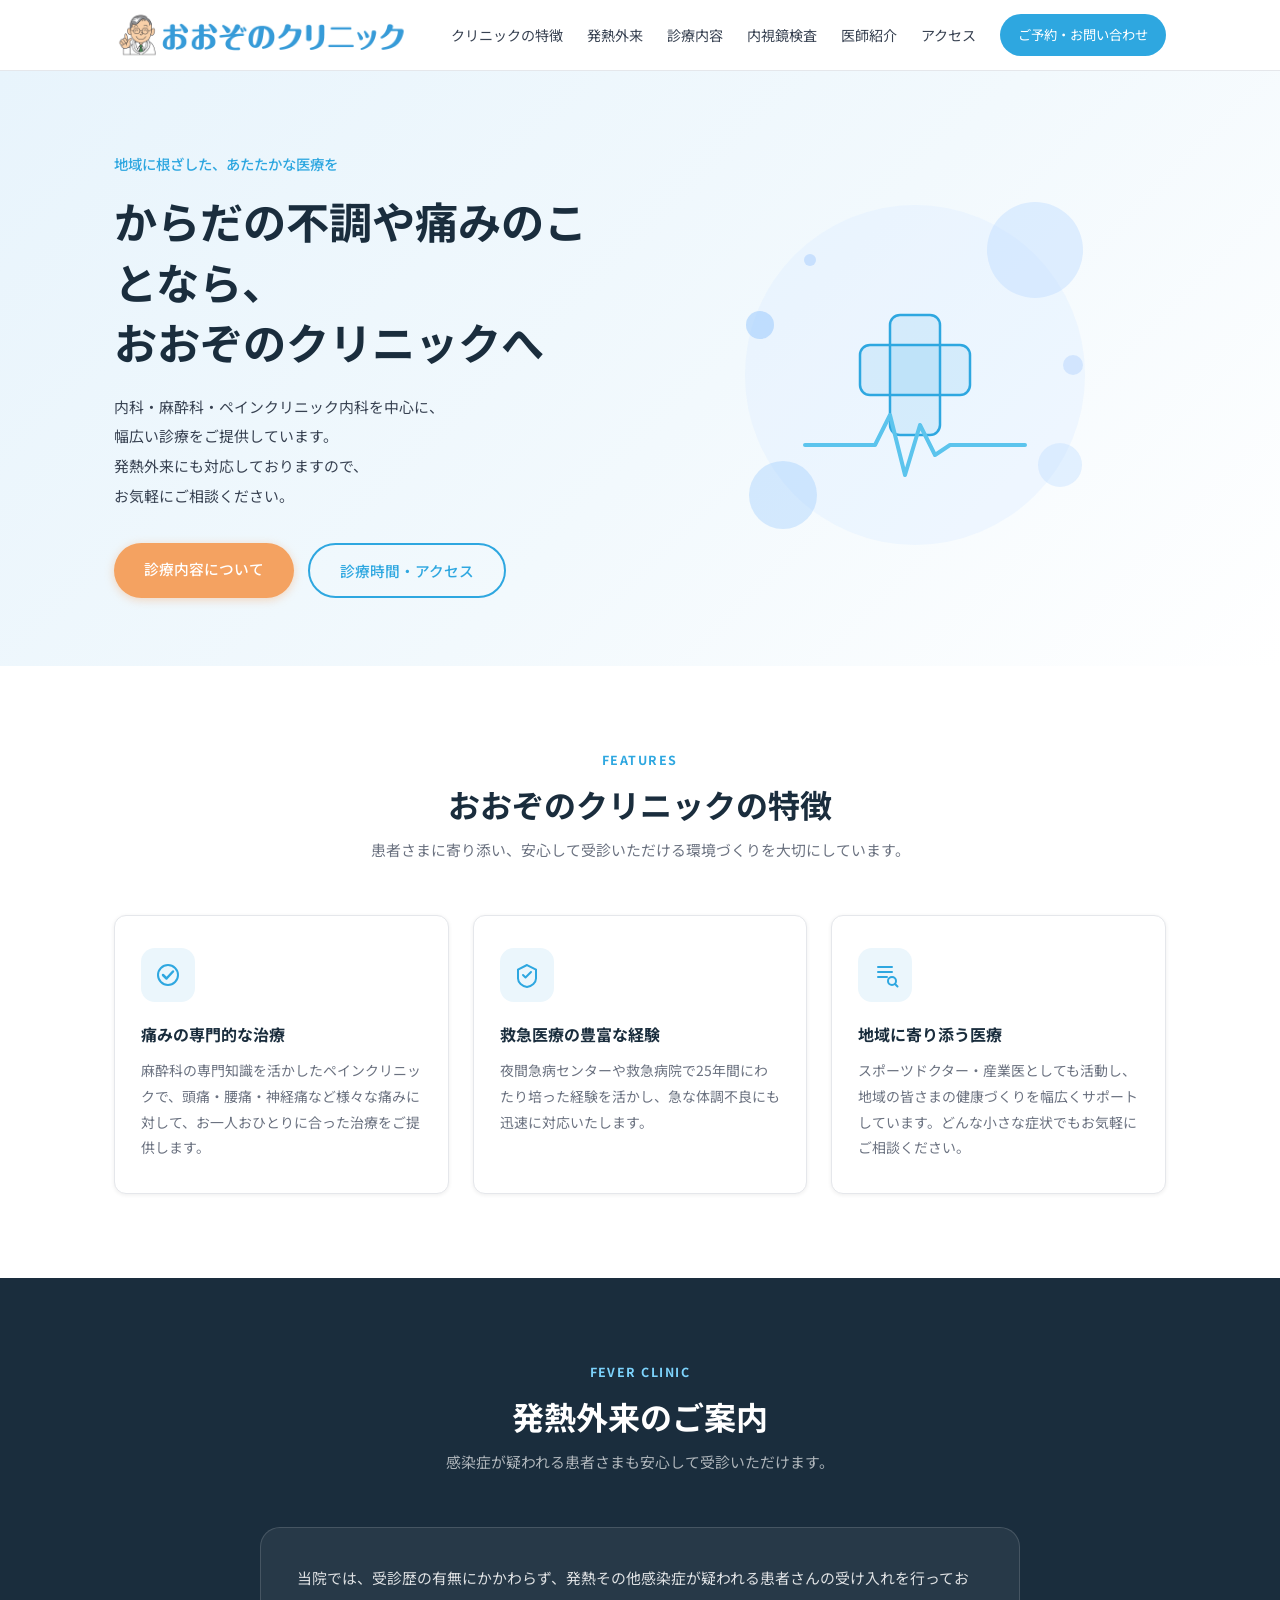
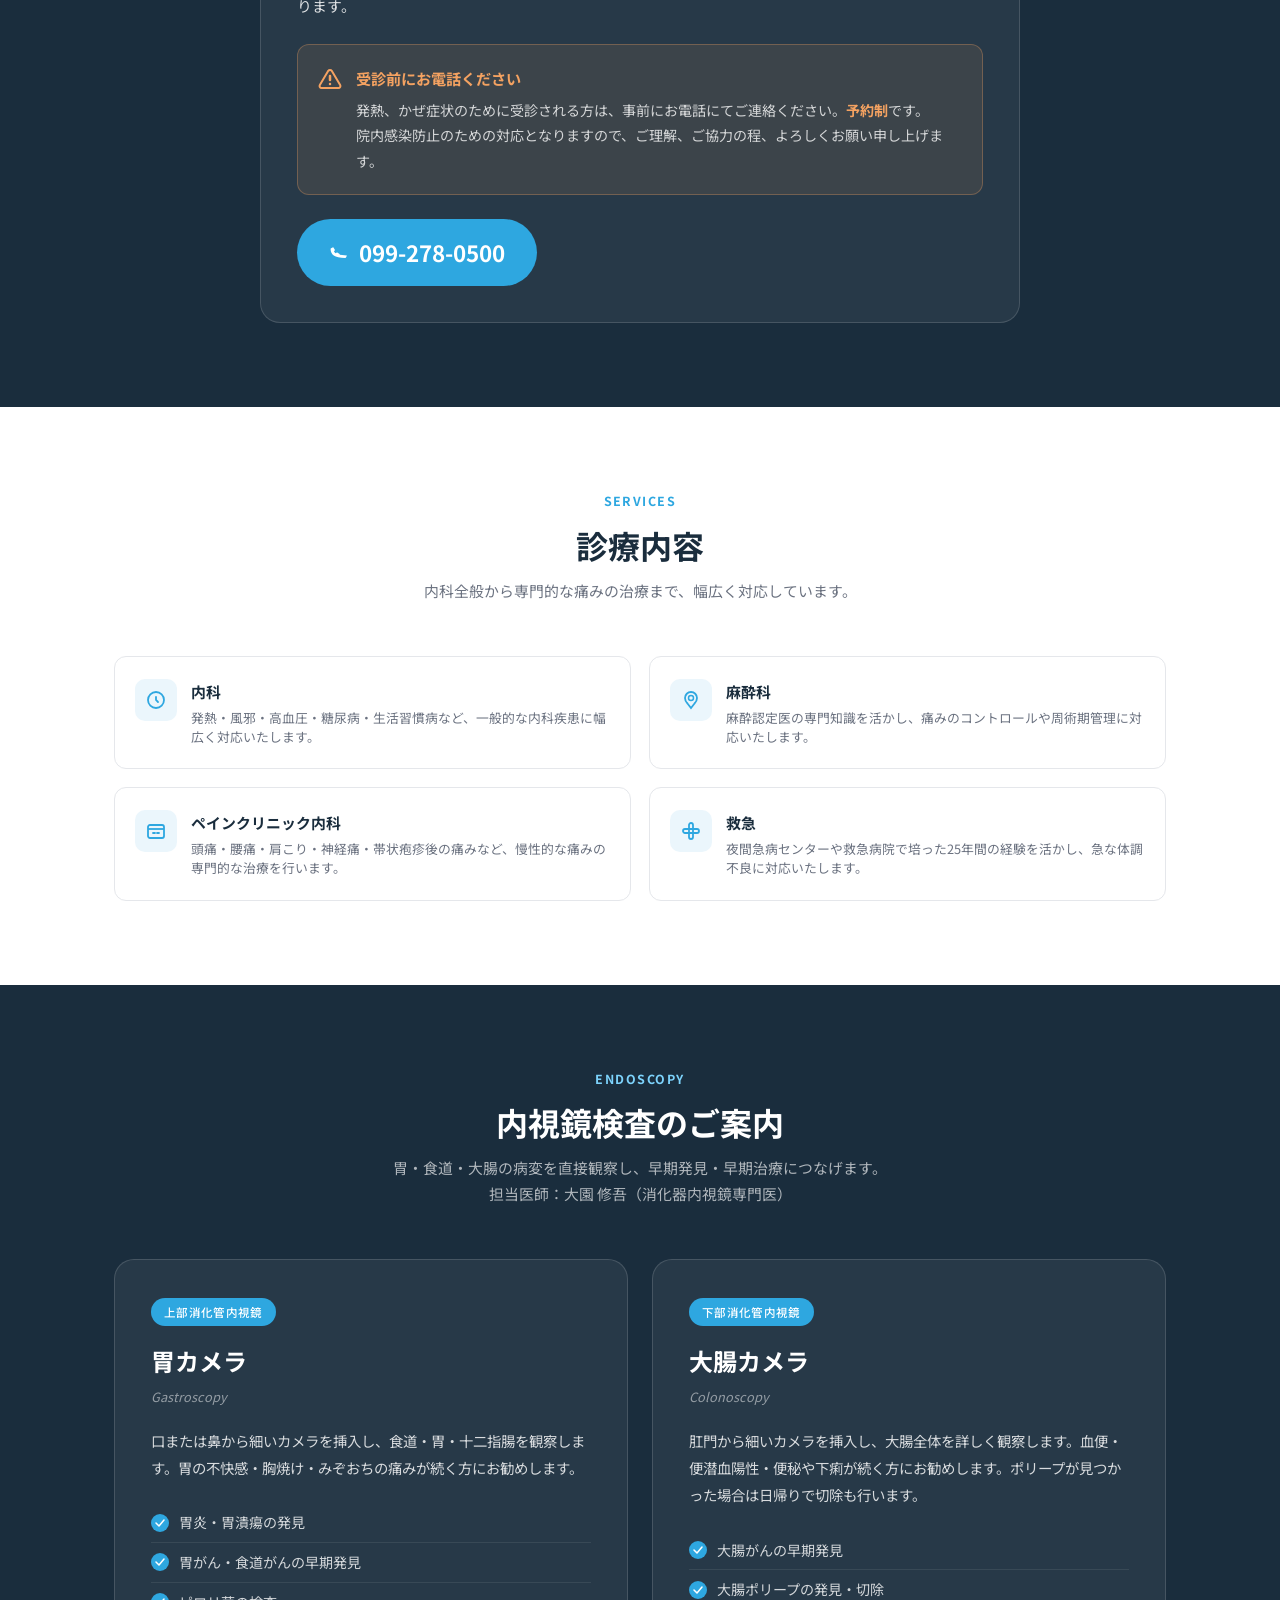
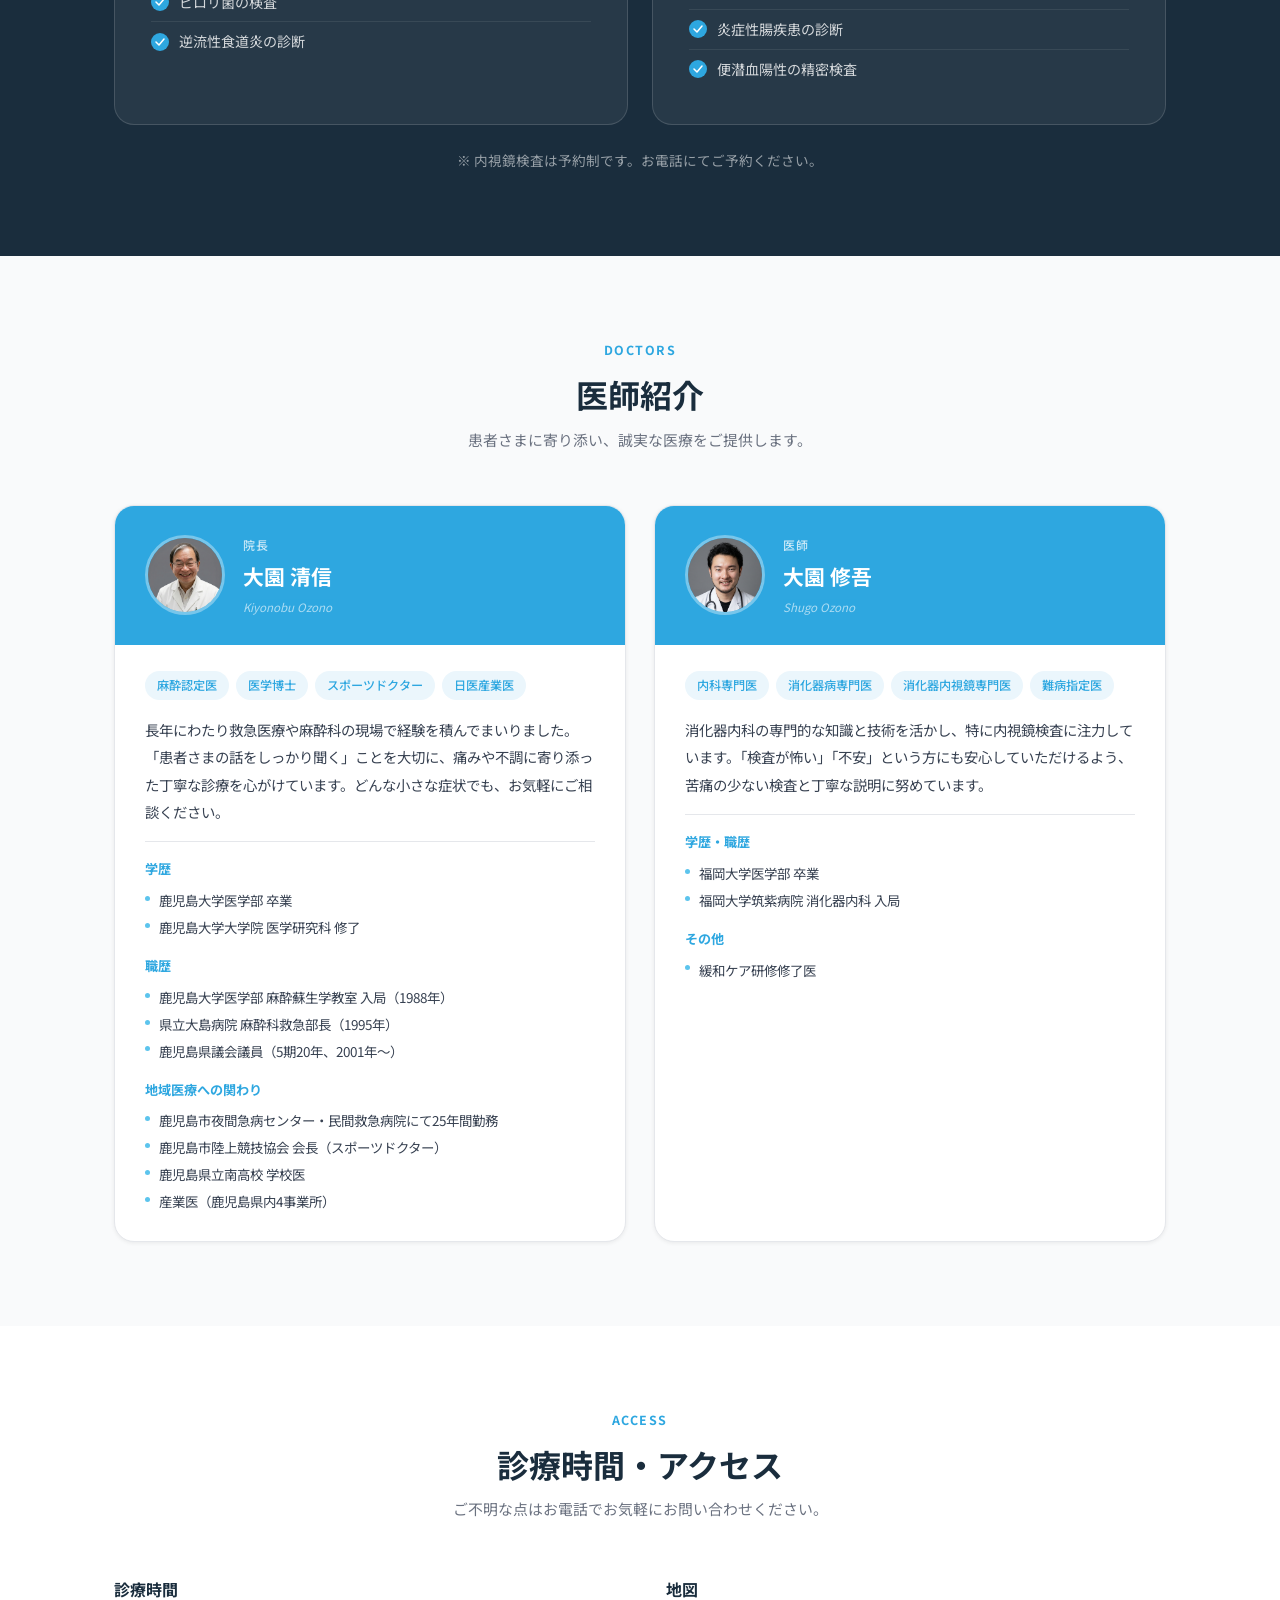
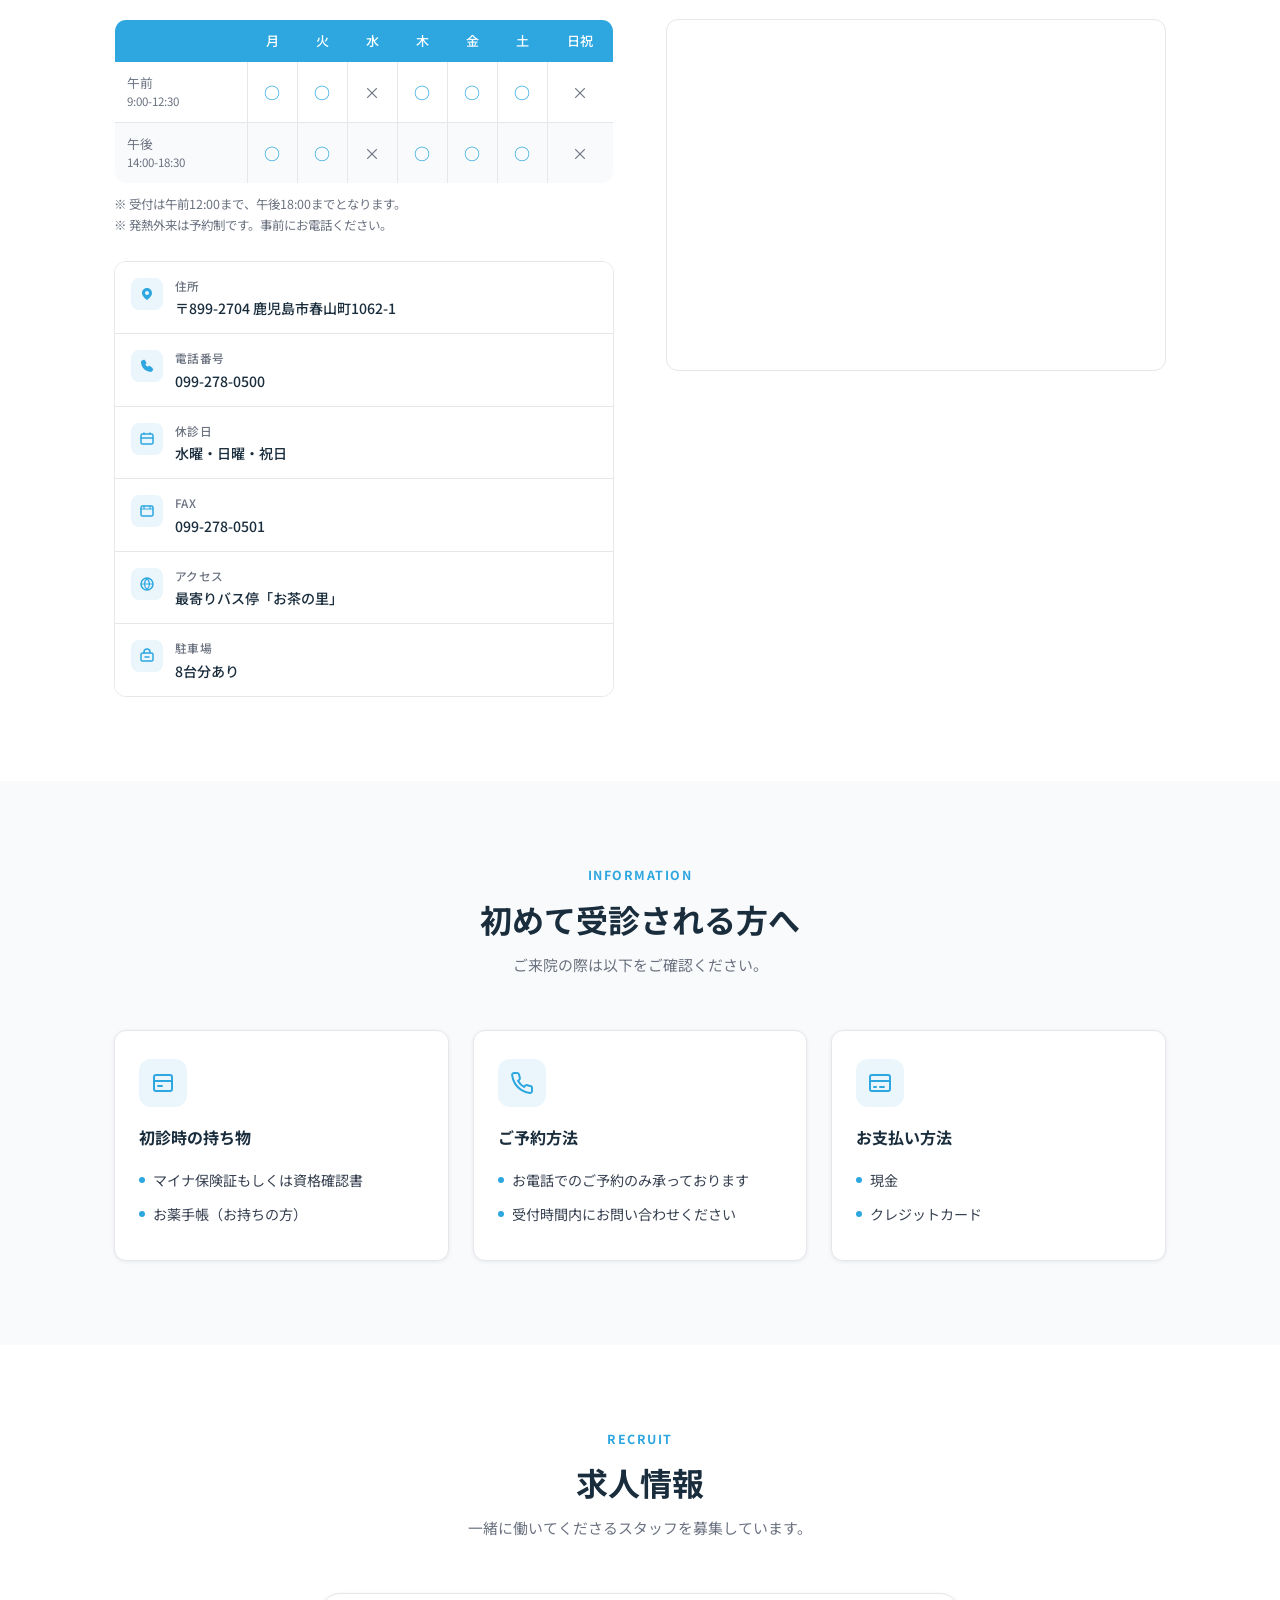
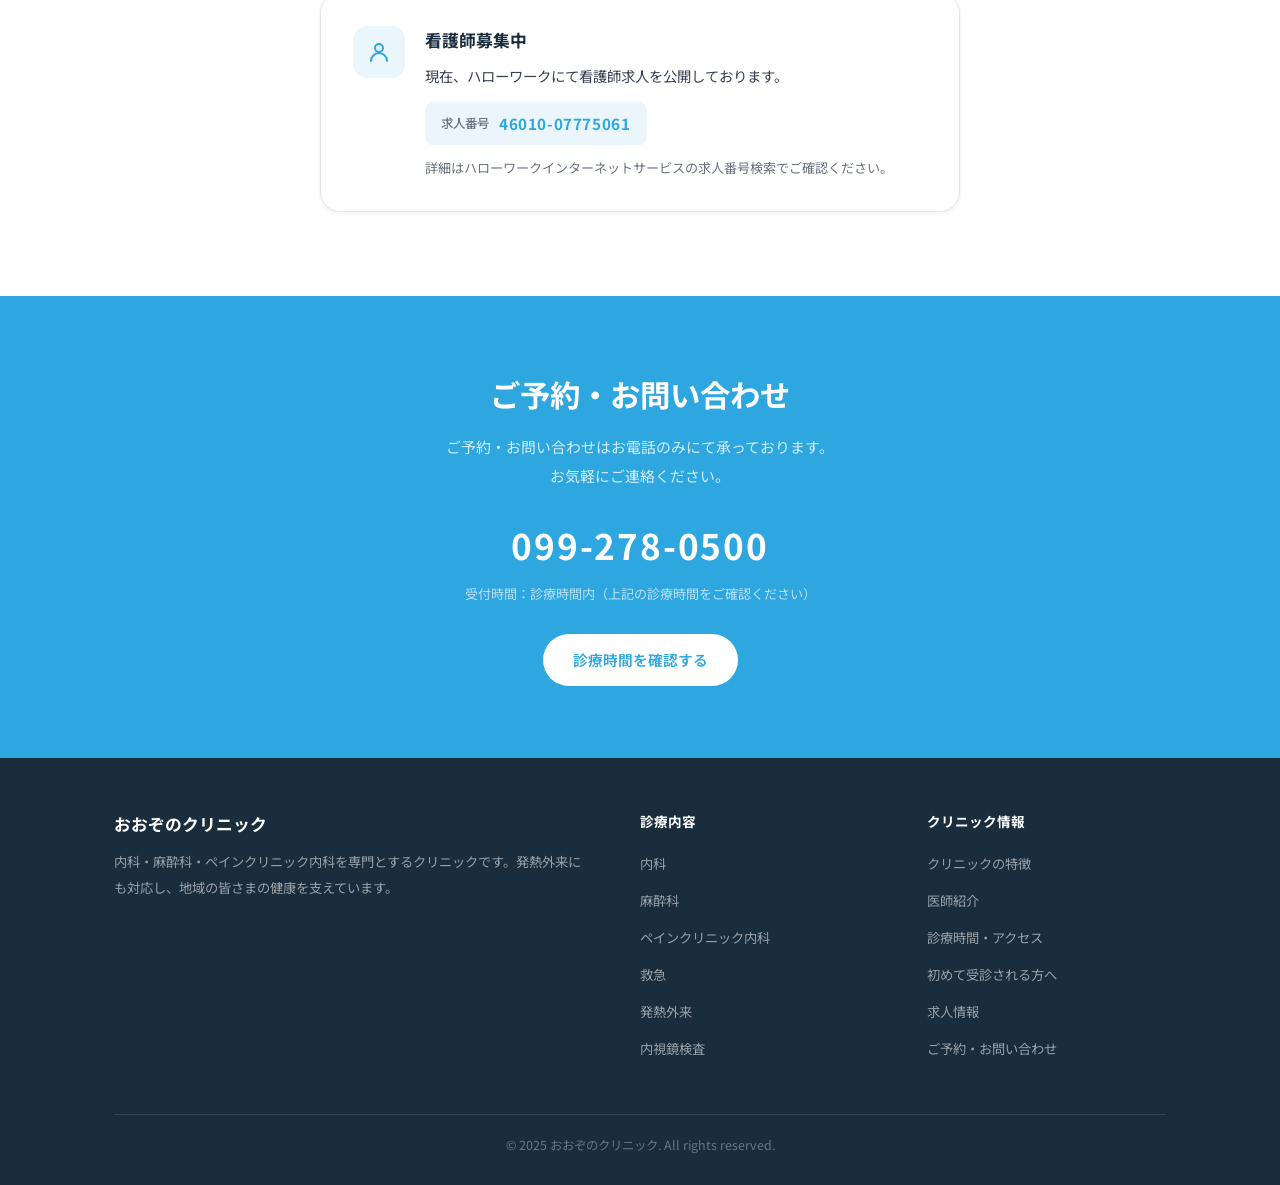
==== index.html @ 01f7a098 "Fix nav links, replace SVG logo with logo.png, add doctor photos - Fix nav link from #doctor to #doc" ====
<!DOCTYPE html>
<html lang="ja">
<head>
  <meta charset="UTF-8">
  <meta name="viewport" content="width=device-width, initial-scale=1.0">
  <title>おおぞのクリニック | 内科・麻酔科・ペインクリニック内科｜鹿児島市春山町</title>
  <meta name="description" content="鹿児島市春山町のおおぞのクリニックです。内科・麻酔科・救急・ペインクリニック内科の診療を行っています。発熱外来にも対応。お気軽にご相談ください。">
  <link rel="preconnect" href="https://fonts.googleapis.com">
  <link rel="preconnect" href="https://fonts.gstatic.com" crossorigin>
  <link href="https://fonts.googleapis.com/css2?family=Noto+Sans+JP:wght@300;400;500;700&display=swap" rel="stylesheet">
  <link rel="stylesheet" href="style.css">
</head>
<body>

<!-- Header -->
<header class="header" id="header">
  <div class="container header-inner">
    <a href="#" class="logo">
      <img src="logo.png" alt="おおぞのクリニック" class="logo-img">
    </a>
    <nav class="nav" id="nav">
      <a href="#features">クリニックの特徴</a>
      <a href="#fever">発熱外来</a>
      <a href="#services">診療内容</a>
      <a href="#endoscopy">内視鏡検査</a>
      <a href="#doctors">医師紹介</a>
      <a href="#access">アクセス</a>
      <a href="#contact" class="nav-cta">ご予約・お問い合わせ</a>
    </nav>
    <button class="menu-btn" id="menuBtn" aria-label="メニューを開く" aria-expanded="false">
      <span></span>
      <span></span>
      <span></span>
    </button>
  </div>
</header>

<!-- Mobile Nav -->
<div class="mobile-nav" id="mobileNav">
  <a href="#features">クリニックの特徴</a>
  <a href="#fever">発熱外来</a>
  <a href="#services">診療内容</a>
  <a href="#endoscopy">内視鏡検査</a>
  <a href="#doctors">医師紹介</a>
  <a href="#access">アクセス</a>
  <a href="#contact">ご予約・お問い合わせ</a>
</div>

<!-- Hero -->
<section class="hero">
  <div class="container hero-content">
    <div class="hero-text">
      <p class="hero-catch">地域に根ざした、あたたかな医療を</p>
      <h1 class="hero-title">からだの不調や痛みのことなら、<br>おおぞのクリニックへ</h1>
      <p class="hero-desc">
        内科・麻酔科・ペインクリニック内科を中心に、<br>
        幅広い診療をご提供しています。<br>
        発熱外来にも対応しておりますので、<br>
        お気軽にご相談ください。
      </p>
      <div class="hero-btns">
        <a href="#services" class="btn btn-primary">診療内容について</a>
        <a href="#access" class="btn btn-secondary">診療時間・アクセス</a>
      </div>
    </div>
    <div class="hero-visual" aria-hidden="true">
      <svg width="420" height="380" viewBox="0 0 420 380" fill="none" xmlns="http://www.w3.org/2000/svg">
        <circle cx="210" cy="190" r="170" fill="#DBEAFE" opacity="0.35"/>
        <circle cx="330" cy="65" r="48" fill="#BFDBFE" opacity="0.45"/>
        <circle cx="78" cy="310" r="34" fill="#93C5FD" opacity="0.35"/>
        <circle cx="355" cy="280" r="22" fill="#BFDBFE" opacity="0.4"/>
        <circle cx="55" cy="140" r="14" fill="#93C5FD" opacity="0.5"/>
        <!-- Medical cross -->
        <rect x="185" y="130" width="50" height="120" rx="10" fill="#2EA7E0" fill-opacity="0.12" stroke="#2EA7E0" stroke-width="2.5"/>
        <rect x="155" y="160" width="110" height="50" rx="10" fill="#2EA7E0" fill-opacity="0.12" stroke="#2EA7E0" stroke-width="2.5"/>
        <!-- Heartbeat line -->
        <path d="M100 260 L170 260 L185 230 L200 290 L215 240 L230 270 L245 260 L320 260"
              stroke="#5CC4ED" stroke-width="4" stroke-linecap="round" stroke-linejoin="round" fill="none"/>
        <!-- Small decorative dots -->
        <circle cx="105" cy="75" r="6" fill="#BFDBFE" opacity="0.8"/>
        <circle cx="368" cy="180" r="10" fill="#BFDBFE" opacity="0.6"/>
      </svg>
    </div>
  </div>
</section>

<!-- Features -->
<section id="features" class="section-light">
  <div class="container">
    <span class="section-label">FEATURES</span>
    <h2 class="section-title">おおぞのクリニックの特徴</h2>
    <p class="section-sub">患者さまに寄り添い、安心して受診いただける環境づくりを大切にしています。</p>
    <div class="features-grid">

      <div class="feature-card">
        <div class="feature-icon">
          <svg width="28" height="28" viewBox="0 0 28 28" fill="none">
            <circle cx="14" cy="14" r="10" stroke="#2EA7E0" stroke-width="2"/>
            <path d="M9 14l3.5 3.5 6.5-7" stroke="#2EA7E0" stroke-width="2.5" stroke-linecap="round" stroke-linejoin="round"/>
          </svg>
        </div>
        <h3 class="feature-title">痛みの専門的な治療</h3>
        <p class="feature-desc">麻酔科の専門知識を活かしたペインクリニックで、頭痛・腰痛・神経痛など様々な痛みに対して、お一人おひとりに合った治療をご提供します。</p>
      </div>

      <div class="feature-card">
        <div class="feature-icon">
          <svg width="28" height="28" viewBox="0 0 28 28" fill="none">
            <path d="M14 4L5 8.5v9C5 21.6 9 25 14 26c5-1 9-4.4 9-8.5v-9L14 4Z" stroke="#2EA7E0" stroke-width="2" fill="none"/>
            <path d="M10 14l2.5 2.5 5.5-5.5" stroke="#2EA7E0" stroke-width="2" stroke-linecap="round" stroke-linejoin="round"/>
          </svg>
        </div>
        <h3 class="feature-title">救急医療の豊富な経験</h3>
        <p class="feature-desc">夜間急病センターや救急病院で25年間にわたり培った経験を活かし、急な体調不良にも迅速に対応いたします。</p>
      </div>

      <div class="feature-card">
        <div class="feature-icon">
          <svg width="28" height="28" viewBox="0 0 28 28" fill="none">
            <path d="M7 6h14M7 11h14M7 16h9" stroke="#2EA7E0" stroke-width="2" stroke-linecap="round"/>
            <circle cx="21" cy="20" r="4" stroke="#2EA7E0" stroke-width="2" fill="none"/>
            <path d="M24 23l2.5 2.5" stroke="#2EA7E0" stroke-width="2" stroke-linecap="round"/>
          </svg>
        </div>
        <h3 class="feature-title">地域に寄り添う医療</h3>
        <p class="feature-desc">スポーツドクター・産業医としても活動し、地域の皆さまの健康づくりを幅広くサポートしています。どんな小さな症状でもお気軽にご相談ください。</p>
      </div>

    </div>
  </div>
</section>

<!-- Fever Outpatient -->
<section id="fever" class="section-dark">
  <div class="container">
    <span class="section-label" style="color: #7DD3FC;">FEVER CLINIC</span>
    <h2 class="section-title" style="color: #fff;">発熱外来のご案内</h2>
    <p class="section-sub" style="color: rgba(255,255,255,0.65);">感染症が疑われる患者さまも安心して受診いただけます。</p>

    <div class="fever-card">
      <p class="fever-desc">当院では、受診歴の有無にかかわらず、発熱その他感染症が疑われる患者さんの受け入れを行っております。</p>
      <div class="fever-notice">
        <div class="fever-notice-icon">
          <svg width="24" height="24" viewBox="0 0 24 24" fill="none">
            <path d="M12 9v4M12 17h.01" stroke="#F4A261" stroke-width="2.5" stroke-linecap="round"/>
            <path d="M10.29 3.86L1.82 18a2 2 0 0 0 1.71 3h16.94a2 2 0 0 0 1.71-3L13.71 3.86a2 2 0 0 0-3.42 0Z" stroke="#F4A261" stroke-width="2" fill="none"/>
          </svg>
        </div>
        <div>
          <p class="fever-notice-title">受診前にお電話ください</p>
          <p class="fever-notice-text">発熱、かぜ症状のために受診される方は、事前にお電話にてご連絡ください。<strong>予約制</strong>です。<br>院内感染防止のための対応となりますので、ご理解、ご協力の程、よろしくお願い申し上げます。</p>
        </div>
      </div>
      <a href="tel:099-278-0500" class="fever-tel">
        <svg width="20" height="20" viewBox="0 0 20 20" fill="none">
          <path d="M17.92 13.41c0 .12-.02.24-.08.34l-.84 1.7c-.14.29-.43.45-.74.45C5.23 15.9 1.6 12.27 1.6 6.99c0-.31.16-.6.46-.74l1.6-.83c.1-.06.22-.08.34-.08.16 0 .31.05.42.16l1.43 2.29c.12.19.09.46-.06.62l-.87.87c.36.78 1.24 1.66 2.02 2.02l.73-.73c.16-.14.42-.18.62-.06l2.29 1.43c.11.11.17.26.17.42 0 .22 0 .24 0 .46Z" fill="white"/>
        </svg>
        099-278-0500
      </a>
    </div>
  </div>
</section>

<!-- Services -->
<section id="services" class="section-light">
  <div class="container">
    <span class="section-label">SERVICES</span>
    <h2 class="section-title">診療内容</h2>
    <p class="section-sub">内科全般から専門的な痛みの治療まで、幅広く対応しています。</p>
    <div class="services-grid services-grid--4">

      <div class="service-item">
        <div class="service-icon">
          <svg width="22" height="22" viewBox="0 0 22 22" fill="none">
            <circle cx="11" cy="11" r="8" stroke="#2EA7E0" stroke-width="1.8" fill="none"/>
            <path d="M11 8v3l2 2" stroke="#2EA7E0" stroke-width="1.8" stroke-linecap="round"/>
          </svg>
        </div>
        <div>
          <div class="service-name">内科</div>
          <div class="service-detail">発熱・風邪・高血圧・糖尿病・生活習慣病など、一般的な内科疾患に幅広く対応いたします。</div>
        </div>
      </div>

      <div class="service-item">
        <div class="service-icon">
          <svg width="22" height="22" viewBox="0 0 22 22" fill="none">
            <path d="M11 3C7.686 3 5 5.686 5 9c0 2 1 4 2.5 5.5L11 19l3.5-4.5C16 13 17 11 17 9c0-3.314-2.686-6-6-6Z" stroke="#2EA7E0" stroke-width="1.8" fill="none"/>
            <circle cx="11" cy="9" r="2.5" stroke="#2EA7E0" stroke-width="1.5" fill="none"/>
          </svg>
        </div>
        <div>
          <div class="service-name">麻酔科</div>
          <div class="service-detail">麻酔認定医の専門知識を活かし、痛みのコントロールや周術期管理に対応いたします。</div>
        </div>
      </div>

      <div class="service-item">
        <div class="service-icon">
          <svg width="22" height="22" viewBox="0 0 22 22" fill="none">
            <rect x="3" y="5" width="16" height="13" rx="2" stroke="#2EA7E0" stroke-width="1.8" fill="none"/>
            <path d="M3 9h16" stroke="#2EA7E0" stroke-width="1.8"/>
            <path d="M8 13h2M12 13h2" stroke="#2EA7E0" stroke-width="1.8" stroke-linecap="round"/>
          </svg>
        </div>
        <div>
          <div class="service-name">ペインクリニック内科</div>
          <div class="service-detail">頭痛・腰痛・肩こり・神経痛・帯状疱疹後の痛みなど、慢性的な痛みの専門的な治療を行います。</div>
        </div>
      </div>

      <div class="service-item">
        <div class="service-icon">
          <svg width="22" height="22" viewBox="0 0 22 22" fill="none">
            <rect x="9" y="3" width="4" height="16" rx="2" stroke="#2EA7E0" stroke-width="1.8" fill="none"/>
            <rect x="3" y="9" width="16" height="4" rx="2" stroke="#2EA7E0" stroke-width="1.8" fill="none"/>
          </svg>
        </div>
        <div>
          <div class="service-name">救急</div>
          <div class="service-detail">夜間急病センターや救急病院で培った25年間の経験を活かし、急な体調不良に対応いたします。</div>
        </div>
      </div>

    </div>
  </div>
</section>

<!-- Endoscopy -->
<section id="endoscopy" class="section-dark">
  <div class="container">
    <span class="section-label" style="color: #7DD3FC;">ENDOSCOPY</span>
    <h2 class="section-title" style="color: #fff;">内視鏡検査のご案内</h2>
    <p class="section-sub" style="color: rgba(255,255,255,0.65);">胃・食道・大腸の病変を直接観察し、早期発見・早期治療につなげます。<br>担当医師：大園 修吾（消化器内視鏡専門医）</p>

    <div class="endo-grid">
      <div class="endo-card">
        <span class="endo-tag">上部消化管内視鏡</span>
        <h3 class="endo-title">胃カメラ</h3>
        <p class="endo-sub">Gastroscopy</p>
        <p class="endo-desc">口または鼻から細いカメラを挿入し、食道・胃・十二指腸を観察します。胃の不快感・胸焼け・みぞおちの痛みが続く方にお勧めします。</p>
        <ul class="endo-list">
          <li>胃炎・胃潰瘍の発見</li>
          <li>胃がん・食道がんの早期発見</li>
          <li>ピロリ菌の検査</li>
          <li>逆流性食道炎の診断</li>
        </ul>
      </div>

      <div class="endo-card">
        <span class="endo-tag">下部消化管内視鏡</span>
        <h3 class="endo-title">大腸カメラ</h3>
        <p class="endo-sub">Colonoscopy</p>
        <p class="endo-desc">肛門から細いカメラを挿入し、大腸全体を詳しく観察します。血便・便潜血陽性・便秘や下痢が続く方にお勧めします。ポリープが見つかった場合は日帰りで切除も行います。</p>
        <ul class="endo-list">
          <li>大腸がんの早期発見</li>
          <li>大腸ポリープの発見・切除</li>
          <li>炎症性腸疾患の診断</li>
          <li>便潜血陽性の精密検査</li>
        </ul>
      </div>
    </div>

    <p class="endo-note">※ 内視鏡検査は予約制です。お電話にてご予約ください。</p>
  </div>
</section>

<!-- Doctors -->
<section id="doctors" class="section-bg">
  <div class="container">
    <span class="section-label">DOCTORS</span>
    <h2 class="section-title">医師紹介</h2>
    <p class="section-sub">患者さまに寄り添い、誠実な医療をご提供します。</p>
    <div class="doctors-grid">

      <div class="doctor-card">
        <div class="doctor-header">
          <div class="doctor-avatar">
            <img src="kiyonobu.png" alt="大園 清信" class="doctor-photo">
          </div>
          <div class="doctor-meta">
            <p class="doctor-role">院長</p>
            <p class="doctor-name">大園 清信</p>
            <p class="doctor-ruby">Kiyonobu Ozono</p>
          </div>
        </div>
        <div class="doctor-body">
          <div class="doctor-tags">
            <span class="doctor-tag">麻酔認定医</span>
            <span class="doctor-tag">医学博士</span>
            <span class="doctor-tag">スポーツドクター</span>
            <span class="doctor-tag">日医産業医</span>
          </div>
          <p class="doctor-message">
            長年にわたり救急医療や麻酔科の現場で経験を積んでまいりました。「患者さまの話をしっかり聞く」ことを大切に、痛みや不調に寄り添った丁寧な診療を心がけています。どんな小さな症状でも、お気軽にご相談ください。
          </p>
          <div class="doctor-detail">
            <div class="doctor-detail-section">
              <h4 class="doctor-detail-title">学歴</h4>
              <ul class="doctor-detail-list">
                <li>鹿児島大学医学部 卒業</li>
                <li>鹿児島大学大学院 医学研究科 修了</li>
              </ul>
            </div>
            <div class="doctor-detail-section">
              <h4 class="doctor-detail-title">職歴</h4>
              <ul class="doctor-detail-list">
                <li>鹿児島大学医学部 麻酔蘇生学教室 入局（1988年）</li>
                <li>県立大島病院 麻酔科救急部長（1995年）</li>
                <li>鹿児島県議会議員（5期20年、2001年〜）</li>
              </ul>
            </div>
            <div class="doctor-detail-section">
              <h4 class="doctor-detail-title">地域医療への関わり</h4>
              <ul class="doctor-detail-list">
                <li>鹿児島市夜間急病センター・民間救急病院にて25年間勤務</li>
                <li>鹿児島市陸上競技協会 会長（スポーツドクター）</li>
                <li>鹿児島県立南高校 学校医</li>
                <li>産業医（鹿児島県内4事業所）</li>
              </ul>
            </div>
          </div>
        </div>
      </div>

      <div class="doctor-card">
        <div class="doctor-header">
          <div class="doctor-avatar">
            <img src="shugo.png" alt="大園 修吾" class="doctor-photo">
          </div>
          <div class="doctor-meta">
            <p class="doctor-role">医師</p>
            <p class="doctor-name">大園 修吾</p>
            <p class="doctor-ruby">Shugo Ozono</p>
          </div>
        </div>
        <div class="doctor-body">
          <div class="doctor-tags">
            <span class="doctor-tag">内科専門医</span>
            <span class="doctor-tag">消化器病専門医</span>
            <span class="doctor-tag">消化器内視鏡専門医</span>
            <span class="doctor-tag">難病指定医</span>
          </div>
          <p class="doctor-message">
            消化器内科の専門的な知識と技術を活かし、特に内視鏡検査に注力しています。「検査が怖い」「不安」という方にも安心していただけるよう、苦痛の少ない検査と丁寧な説明に努めています。
          </p>
          <div class="doctor-detail">
            <div class="doctor-detail-section">
              <h4 class="doctor-detail-title">学歴・職歴</h4>
              <ul class="doctor-detail-list">
                <li>福岡大学医学部 卒業</li>
                <li>福岡大学筑紫病院 消化器内科 入局</li>
              </ul>
            </div>
            <div class="doctor-detail-section">
              <h4 class="doctor-detail-title">その他</h4>
              <ul class="doctor-detail-list">
                <li>緩和ケア研修修了医</li>
              </ul>
            </div>
          </div>
        </div>
      </div>

    </div>
  </div>
</section>

<!-- Access -->
<section id="access" class="section-light">
  <div class="container">
    <span class="section-label">ACCESS</span>
    <h2 class="section-title">診療時間・アクセス</h2>
    <p class="section-sub">ご不明な点はお電話でお気軽にお問い合わせください。</p>
    <div class="access-grid">

      <div class="access-left">
        <h3 class="access-subtitle">診療時間</h3>
        <table class="hours-table">
          <thead>
            <tr>
              <th></th>
              <th>月</th>
              <th>火</th>
              <th>水</th>
              <th>木</th>
              <th>金</th>
              <th>土</th>
              <th>日祝</th>
            </tr>
          </thead>
          <tbody>
            <tr>
              <td class="hours-period">午前<br><small>9:00-12:30</small></td>
              <td class="ok">○</td>
              <td class="ok">○</td>
              <td class="ng">×</td>
              <td class="ok">○</td>
              <td class="ok">○</td>
              <td class="ok">○</td>
              <td class="ng">×</td>
            </tr>
            <tr>
              <td class="hours-period">午後<br><small>14:00-18:30</small></td>
              <td class="ok">○</td>
              <td class="ok">○</td>
              <td class="ng">×</td>
              <td class="ok">○</td>
              <td class="ok">○</td>
              <td class="ok">○</td>
              <td class="ng">×</td>
            </tr>
          </tbody>
        </table>
        <p class="hours-note">※ 受付は午前12:00まで、午後18:00までとなります。<br>※ 発熱外来は予約制です。事前にお電話ください。</p>

        <div class="access-items">
          <div class="access-item">
            <div class="access-icon">
              <svg width="16" height="16" viewBox="0 0 16 16" fill="none">
                <path d="M8 2C5.24 2 3 4.24 3 7c0 3.75 5 7 5 7s5-3.25 5-7c0-2.76-2.24-5-5-5Zm0 7a2 2 0 1 1 0-4 2 2 0 0 1 0 4Z" fill="#2EA7E0"/>
              </svg>
            </div>
            <div>
              <div class="access-label">住所</div>
              <div class="access-value">〒899-2704 鹿児島市春山町1062-1</div>
            </div>
          </div>
          <div class="access-item">
            <div class="access-icon">
              <svg width="16" height="16" viewBox="0 0 16 16" fill="none">
                <path d="M14.34 10.73c0 .15-.03.3-.1.43l-1.05 2.12c-.18.37-.54.57-.93.57C6.54 13.85 2 9.31 2 3.74c0-.39.2-.75.57-.93L4.69 1.76c.13-.07.28-.1.43-.1.2 0 .39.06.53.2l1.79 2.86c.15.24.11.57-.07.77L6.26 6.3c.45.97 1.55 2.08 2.52 2.52l.91-.91c.2-.18.53-.22.77-.07l2.86 1.79c.14.14.21.32.21.53.01.27.01.3.01.57Z" fill="#2EA7E0"/>
              </svg>
            </div>
            <div>
              <div class="access-label">電話番号</div>
              <div class="access-value"><a href="tel:099-278-0500" style="color:inherit;text-decoration:none;">099-278-0500</a></div>
            </div>
          </div>
          <div class="access-item">
            <div class="access-icon">
              <svg width="16" height="16" viewBox="0 0 16 16" fill="none">
                <rect x="2" y="3" width="12" height="10" rx="1.5" stroke="#2EA7E0" stroke-width="1.5" fill="none"/>
                <path d="M5 3V2M11 3V2M2 7h12" stroke="#2EA7E0" stroke-width="1.5" stroke-linecap="round"/>
              </svg>
            </div>
            <div>
              <div class="access-label">休診日</div>
              <div class="access-value">水曜・日曜・祝日</div>
            </div>
          </div>
          <div class="access-item">
            <div class="access-icon">
              <svg width="16" height="16" viewBox="0 0 16 16" fill="none">
                <rect x="2" y="3" width="12" height="10" rx="1.5" stroke="#2EA7E0" stroke-width="1.5" fill="none"/>
                <path d="M2 6h12M5 3v2M11 3v2" stroke="#2EA7E0" stroke-width="1.2" stroke-linecap="round"/>
              </svg>
            </div>
            <div>
              <div class="access-label">FAX</div>
              <div class="access-value">099-278-0501</div>
            </div>
          </div>
          <div class="access-item">
            <div class="access-icon">
              <svg width="16" height="16" viewBox="0 0 16 16" fill="none">
                <circle cx="8" cy="8" r="6" stroke="#2EA7E0" stroke-width="1.5" fill="none"/>
                <path d="M8 2.5C9.5 4 10.5 5.9 10.5 8S9.5 12 8 13.5M8 2.5C6.5 4 5.5 5.9 5.5 8S6.5 12 8 13.5M2 8h12" stroke="#2EA7E0" stroke-width="1.2"/>
              </svg>
            </div>
            <div>
              <div class="access-label">アクセス</div>
              <div class="access-value">最寄りバス停「お茶の里」</div>
            </div>
          </div>
          <div class="access-item">
            <div class="access-icon">
              <svg width="16" height="16" viewBox="0 0 16 16" fill="none">
                <rect x="2" y="5" width="12" height="8" rx="1.5" stroke="#2EA7E0" stroke-width="1.5" fill="none"/>
                <path d="M5 5V4a3 3 0 0 1 6 0v1" stroke="#2EA7E0" stroke-width="1.5" stroke-linecap="round"/>
                <path d="M6 9h4" stroke="#2EA7E0" stroke-width="1.5" stroke-linecap="round"/>
              </svg>
            </div>
            <div>
              <div class="access-label">駐車場</div>
              <div class="access-value">8台分あり</div>
            </div>
          </div>
        </div>
      </div>

      <div class="access-right">
        <h3 class="access-subtitle">地図</h3>
        <div class="map-embed">
          <iframe src="https://www.google.com/maps/embed?pb=!1m18!1m12!1m3!1d3398.9859081683067!2d130.4555717!3d31.579434300000003!2m3!1f0!2f0!3f0!3m2!1i1024!2i768!4f13.1!3m3!1m2!1s0x353e6914500c58e7%3A0x247179434356691d!2z44GK44GK44Ge44Gu44Kv44Oq44OL44OD44Kv!5e0!3m2!1sja!2sjp!4v1776031609457!5m2!1sja!2sjp" allowfullscreen="" loading="lazy" referrerpolicy="no-referrer-when-downgrade"></iframe>
        </div>
      </div>

    </div>
  </div>
</section>

<!-- First Visit Info -->
<section id="first-visit" class="section-bg">
  <div class="container">
    <span class="section-label">INFORMATION</span>
    <h2 class="section-title">初めて受診される方へ</h2>
    <p class="section-sub">ご来院の際は以下をご確認ください。</p>
    <div class="info-cards">

      <div class="info-card">
        <div class="info-card-icon">
          <svg width="24" height="24" viewBox="0 0 24 24" fill="none">
            <rect x="3" y="4" width="18" height="16" rx="2" stroke="#2EA7E0" stroke-width="2" fill="none"/>
            <path d="M3 10h18" stroke="#2EA7E0" stroke-width="2"/>
            <path d="M7 15h4" stroke="#2EA7E0" stroke-width="2" stroke-linecap="round"/>
          </svg>
        </div>
        <h3 class="info-card-title">初診時の持ち物</h3>
        <ul class="info-card-list">
          <li>マイナ保険証もしくは資格確認書</li>
          <li>お薬手帳（お持ちの方）</li>
        </ul>
      </div>

      <div class="info-card">
        <div class="info-card-icon">
          <svg width="24" height="24" viewBox="0 0 24 24" fill="none">
            <path d="M22 16.92v3a2 2 0 0 1-2.18 2 19.79 19.79 0 0 1-8.63-3.07 19.5 19.5 0 0 1-6-6A19.79 19.79 0 0 1 2.12 4.18 2 2 0 0 1 4.11 2h3a2 2 0 0 1 2 1.72c.127.96.362 1.903.7 2.81a2 2 0 0 1-.45 2.11L8.09 9.91a16 16 0 0 0 6 6l1.27-1.27a2 2 0 0 1 2.11-.45c.907.338 1.85.573 2.81.7A2 2 0 0 1 22 16.92Z" stroke="#2EA7E0" stroke-width="2" fill="none"/>
          </svg>
        </div>
        <h3 class="info-card-title">ご予約方法</h3>
        <ul class="info-card-list">
          <li>お電話でのご予約のみ承っております</li>
          <li>受付時間内にお問い合わせください</li>
        </ul>
      </div>

      <div class="info-card">
        <div class="info-card-icon">
          <svg width="24" height="24" viewBox="0 0 24 24" fill="none">
            <rect x="2" y="4" width="20" height="16" rx="2" stroke="#2EA7E0" stroke-width="2" fill="none"/>
            <path d="M2 10h20" stroke="#2EA7E0" stroke-width="2"/>
            <path d="M6 16h2M12 16h4" stroke="#2EA7E0" stroke-width="2" stroke-linecap="round"/>
          </svg>
        </div>
        <h3 class="info-card-title">お支払い方法</h3>
        <ul class="info-card-list">
          <li>現金</li>
          <li>クレジットカード</li>
        </ul>
      </div>

    </div>
  </div>
</section>

<!-- Recruit -->
<section id="recruit" class="section-light">
  <div class="container">
    <span class="section-label">RECRUIT</span>
    <h2 class="section-title">求人情報</h2>
    <p class="section-sub">一緒に働いてくださるスタッフを募集しています。</p>
    <div class="recruit-card">
      <div class="recruit-icon">
        <svg width="24" height="24" viewBox="0 0 24 24" fill="none">
          <circle cx="12" cy="8" r="4" stroke="#2EA7E0" stroke-width="2" fill="none"/>
          <path d="M4 21c0-4.418 3.582-8 8-8s8 3.582 8 8" stroke="#2EA7E0" stroke-width="2" stroke-linecap="round" fill="none"/>
        </svg>
      </div>
      <div class="recruit-body">
        <h3 class="recruit-title">看護師募集中</h3>
        <p class="recruit-text">現在、ハローワークにて看護師求人を公開しております。</p>
        <div class="recruit-detail">
          <span class="recruit-label">求人番号</span>
          <span class="recruit-value">46010-07775061</span>
        </div>
        <p class="recruit-note">詳細はハローワークインターネットサービスの求人番号検索でご確認ください。</p>
      </div>
    </div>
  </div>
</section>

<!-- Contact CTA -->
<section id="contact" class="contact-banner">
  <div class="container" style="text-align:center;">
    <h2 class="contact-title">ご予約・お問い合わせ</h2>
    <p class="contact-desc">ご予約・お問い合わせはお電話のみにて承っております。<br>お気軽にご連絡ください。</p>
    <a href="tel:099-278-0500" class="contact-phone">099-278-0500</a>
    <p class="contact-hours">受付時間：診療時間内（上記の診療時間をご確認ください）</p>
    <a href="#access" class="btn btn-white">診療時間を確認する</a>
  </div>
</section>

<!-- Footer -->
<footer class="footer">
  <div class="container">
    <div class="footer-grid">
      <div class="footer-about">
        <p class="footer-name">おおぞのクリニック</p>
        <p class="footer-desc">内科・麻酔科・ペインクリニック内科を専門とするクリニックです。発熱外来にも対応し、地域の皆さまの健康を支えています。</p>
      </div>
      <div>
        <p class="footer-heading">診療内容</p>
        <ul class="footer-links">
          <li><a href="#services">内科</a></li>
          <li><a href="#services">麻酔科</a></li>
          <li><a href="#services">ペインクリニック内科</a></li>
          <li><a href="#services">救急</a></li>
          <li><a href="#fever">発熱外来</a></li>
          <li><a href="#endoscopy">内視鏡検査</a></li>
        </ul>
      </div>
      <div>
        <p class="footer-heading">クリニック情報</p>
        <ul class="footer-links">
          <li><a href="#features">クリニックの特徴</a></li>
          <li><a href="#doctors">医師紹介</a></li>
          <li><a href="#access">診療時間・アクセス</a></li>
          <li><a href="#first-visit">初めて受診される方へ</a></li>
          <li><a href="#recruit">求人情報</a></li>
          <li><a href="#contact">ご予約・お問い合わせ</a></li>
        </ul>
      </div>
    </div>
    <div class="footer-bottom">
      <p>&copy; 2025 おおぞのクリニック. All rights reserved.</p>
    </div>
  </div>
</footer>

<script>
  // Mobile menu toggle
  const menuBtn = document.getElementById('menuBtn');
  const mobileNav = document.getElementById('mobileNav');

  menuBtn.addEventListener('click', () => {
    const isOpen = mobileNav.classList.toggle('open');
    menuBtn.setAttribute('aria-expanded', isOpen);
  });

  // Close mobile nav when a link is clicked
  mobileNav.querySelectorAll('a').forEach(link => {
    link.addEventListener('click', () => {
      mobileNav.classList.remove('open');
      menuBtn.setAttribute('aria-expanded', 'false');
    });
  });

  // Close mobile nav on outside click
  document.addEventListener('click', e => {
    if (!mobileNav.contains(e.target) && !menuBtn.contains(e.target)) {
      mobileNav.classList.remove('open');
      menuBtn.setAttribute('aria-expanded', 'false');
    }
  });

  // Sticky header shadow
  const header = document.getElementById('header');
  window.addEventListener('scroll', () => {
    header.classList.toggle('scrolled', window.scrollY > 10);
  });
</script>

</body>
</html>
---- style.css ----
/* ===========================
   CSS Custom Properties
   =========================== */
*, *::before, *::after {
  box-sizing: border-box;
  margin: 0;
  padding: 0;
}

:root {
  --primary:       #2EA7E0;
  --primary-dark:  #1B7FB8;
  --primary-light: #5CC4ED;
  --primary-bg:    #EBF6FC;
  --accent:        #F4A261;
  --accent-dark:   #E07E3C;
  --dark:          #1A2D3D;
  --text:          #374151;
  --text-gray:     #6B7280;
  --bg:            #F9FAFB;
  --white:         #FFFFFF;
  --border:        #E5E7EB;
  --shadow-sm:     0 1px 4px rgba(0,0,0,0.07);
  --shadow:        0 4px 20px rgba(0,0,0,0.1);
  --radius:        12px;
  --radius-lg:     20px;
}

/* ===========================
   Base
   =========================== */
html {
  scroll-behavior: smooth;
}

body {
  font-family: 'Noto Sans JP', 'Hiragino Kaku Gothic ProN', 'Meiryo', sans-serif;
  color: var(--text);
  background: var(--white);
  line-height: 1.75;
  -webkit-font-smoothing: antialiased;
}

img { max-width: 100%; display: block; }

.container {
  max-width: 1100px;
  margin: 0 auto;
  padding: 0 24px;
}

/* ===========================
   Typography helpers
   =========================== */
.section-label {
  display: block;
  text-align: center;
  color: var(--primary);
  font-size: 0.78rem;
  font-weight: 700;
  letter-spacing: 0.12em;
  text-transform: uppercase;
  margin-bottom: 10px;
}

.section-title {
  font-size: clamp(1.5rem, 3vw, 2rem);
  font-weight: 700;
  color: var(--dark);
  text-align: center;
  line-height: 1.4;
  margin-bottom: 10px;
}

.section-sub {
  text-align: center;
  color: var(--text-gray);
  font-size: 0.93rem;
  margin-bottom: 52px;
}

/* ===========================
   Buttons
   =========================== */
.btn {
  display: inline-block;
  padding: 13px 30px;
  border-radius: 50px;
  font-size: 0.92rem;
  font-weight: 500;
  text-decoration: none;
  transition: background 0.2s, transform 0.15s, box-shadow 0.2s;
  cursor: pointer;
  border: none;
}

.btn-primary {
  background: var(--accent);
  color: var(--white);
  box-shadow: 0 2px 10px rgba(244,162,97,0.4);
}
.btn-primary:hover {
  background: var(--accent-dark);
  transform: translateY(-2px);
  box-shadow: 0 4px 14px rgba(244,162,97,0.45);
}

.btn-secondary {
  background: transparent;
  color: var(--primary);
  border: 2px solid var(--primary);
}
.btn-secondary:hover {
  background: var(--primary-bg);
}

.btn-white {
  background: var(--white);
  color: var(--primary);
  font-weight: 600;
}
.btn-white:hover {
  background: var(--primary-bg);
}

/* ===========================
   Header
   =========================== */
.header {
  position: sticky;
  top: 0;
  z-index: 200;
  background: var(--white);
  border-bottom: 1px solid var(--border);
  transition: box-shadow 0.3s;
}
.header.scrolled {
  box-shadow: var(--shadow-sm);
}

.header-inner {
  display: flex;
  align-items: center;
  justify-content: space-between;
  height: 70px;
}

.logo {
  display: flex;
  align-items: center;
  text-decoration: none;
}
.logo-img {
  height: 50px;
  width: auto;
}

.nav {
  display: flex;
  align-items: center;
  gap: 24px;
}
.nav a {
  text-decoration: none;
  color: var(--text);
  font-size: 0.88rem;
  transition: color 0.2s;
  white-space: nowrap;
}
.nav a:hover { color: var(--primary); }
.nav .nav-cta {
  background: var(--primary);
  color: var(--white);
  padding: 9px 18px;
  border-radius: 50px;
  font-size: 0.83rem;
}
.nav .nav-cta:hover {
  background: var(--primary-dark);
  color: var(--white);
}

/* Hamburger */
.menu-btn {
  display: none;
  flex-direction: column;
  gap: 5px;
  background: none;
  border: none;
  cursor: pointer;
  padding: 6px;
}
.menu-btn span {
  display: block;
  width: 24px;
  height: 2px;
  background: var(--dark);
  border-radius: 2px;
  transition: all 0.3s;
}

/* Mobile nav */
.mobile-nav {
  display: none;
  position: fixed;
  top: 70px;
  left: 0;
  right: 0;
  background: var(--white);
  border-bottom: 1px solid var(--border);
  box-shadow: var(--shadow);
  z-index: 199;
  padding: 8px 24px 16px;
}
.mobile-nav.open { display: block; }
.mobile-nav a {
  display: block;
  padding: 13px 0;
  border-bottom: 1px solid var(--border);
  text-decoration: none;
  color: var(--text);
  font-size: 0.95rem;
  transition: color 0.2s;
}
.mobile-nav a:last-child { border-bottom: none; }
.mobile-nav a:hover { color: var(--primary); }

/* ===========================
   Hero
   =========================== */
.hero {
  background: linear-gradient(135deg, #E8F4FC 0%, #F2F9FD 55%, var(--white) 100%);
  padding: 80px 0 68px;
  overflow: hidden;
}

.hero-content {
  display: grid;
  grid-template-columns: 1fr 1fr;
  gap: 48px;
  align-items: center;
}

.hero-catch {
  color: var(--primary);
  font-size: 0.9rem;
  font-weight: 500;
  margin-bottom: 14px;
}

.hero-title {
  font-size: clamp(1.9rem, 4.5vw, 2.7rem);
  font-weight: 700;
  color: var(--dark);
  line-height: 1.4;
  margin-bottom: 20px;
}

.hero-desc {
  color: var(--text);
  font-size: 0.93rem;
  line-height: 2;
  margin-bottom: 32px;
}

.hero-btns {
  display: flex;
  gap: 14px;
  flex-wrap: wrap;
}

.hero-visual {
  display: flex;
  justify-content: center;
  align-items: center;
}

/* ===========================
   Sections – background variants
   =========================== */
.section-light { padding: 84px 0; background: var(--white); }
.section-bg    { padding: 84px 0; background: var(--bg); }
.section-dark  { padding: 84px 0; background: var(--dark); }

/* ===========================
   Features
   =========================== */
.features-grid {
  display: grid;
  grid-template-columns: repeat(3, 1fr);
  gap: 24px;
}

.feature-card {
  background: var(--white);
  border: 1px solid var(--border);
  border-radius: var(--radius);
  padding: 32px 26px;
  box-shadow: var(--shadow-sm);
  transition: transform 0.2s, box-shadow 0.2s;
}
.feature-card:hover {
  transform: translateY(-4px);
  box-shadow: var(--shadow);
}

.feature-icon {
  width: 54px;
  height: 54px;
  background: var(--primary-bg);
  border-radius: 14px;
  display: flex;
  align-items: center;
  justify-content: center;
  margin-bottom: 18px;
}

.feature-title {
  font-size: 1rem;
  font-weight: 700;
  color: var(--dark);
  margin-bottom: 10px;
}

.feature-desc {
  font-size: 0.87rem;
  color: var(--text-gray);
  line-height: 1.85;
}

/* ===========================
   Fever Outpatient
   =========================== */
.fever-card {
  background: rgba(255,255,255,0.06);
  border: 1px solid rgba(255,255,255,0.14);
  border-radius: var(--radius-lg);
  padding: 36px;
  max-width: 760px;
  margin: 0 auto;
}

.fever-desc {
  font-size: 0.93rem;
  color: rgba(255,255,255,0.85);
  line-height: 1.9;
  margin-bottom: 24px;
}

.fever-notice {
  display: flex;
  align-items: flex-start;
  gap: 14px;
  background: rgba(244,162,97,0.1);
  border: 1px solid rgba(244,162,97,0.3);
  border-radius: var(--radius);
  padding: 20px;
  margin-bottom: 24px;
}

.fever-notice-icon {
  flex-shrink: 0;
  margin-top: 2px;
}

.fever-notice-title {
  font-size: 0.95rem;
  font-weight: 700;
  color: #F4A261;
  margin-bottom: 6px;
}

.fever-notice-text {
  font-size: 0.88rem;
  color: rgba(255,255,255,0.78);
  line-height: 1.8;
}
.fever-notice-text strong {
  color: #F4A261;
}

.fever-tel {
  display: inline-flex;
  align-items: center;
  gap: 10px;
  font-size: 1.4rem;
  font-weight: 700;
  color: var(--white);
  text-decoration: none;
  background: var(--primary);
  padding: 14px 32px;
  border-radius: 50px;
  transition: background 0.2s, transform 0.15s;
}
.fever-tel:hover {
  background: var(--primary-dark);
  transform: translateY(-2px);
}

/* ===========================
   Endoscopy
   =========================== */
.endo-grid {
  display: grid;
  grid-template-columns: 1fr 1fr;
  gap: 24px;
  margin-bottom: 24px;
}

.endo-card {
  background: rgba(255,255,255,0.06);
  border: 1px solid rgba(255,255,255,0.14);
  border-radius: var(--radius-lg);
  padding: 36px;
}

.endo-tag {
  display: inline-block;
  background: var(--primary);
  color: var(--white);
  font-size: 0.72rem;
  font-weight: 500;
  padding: 4px 13px;
  border-radius: 50px;
  margin-bottom: 14px;
  letter-spacing: 0.03em;
}

.endo-title {
  font-size: 1.5rem;
  font-weight: 700;
  color: var(--white);
  margin-bottom: 4px;
}

.endo-sub {
  font-size: 0.8rem;
  color: rgba(255,255,255,0.5);
  margin-bottom: 18px;
  font-style: italic;
}

.endo-desc {
  font-size: 0.9rem;
  color: rgba(255,255,255,0.82);
  line-height: 1.9;
  margin-bottom: 22px;
}

.endo-list {
  list-style: none;
}
.endo-list li {
  display: flex;
  align-items: center;
  gap: 10px;
  font-size: 0.88rem;
  color: rgba(255,255,255,0.8);
  padding: 7px 0;
  border-bottom: 1px solid rgba(255,255,255,0.08);
}
.endo-list li:last-child { border-bottom: none; }
.endo-list li::before {
  content: '';
  width: 18px;
  height: 18px;
  background: var(--primary) url("data:image/svg+xml,%3Csvg width='10' height='8' viewBox='0 0 10 8' fill='none' xmlns='http://www.w3.org/2000/svg'%3E%3Cpath d='M1 4l3 3 5-6' stroke='white' stroke-width='1.5' stroke-linecap='round' stroke-linejoin='round'/%3E%3C/svg%3E") center/10px no-repeat;
  border-radius: 50%;
  flex-shrink: 0;
}

.endo-note {
  text-align: center;
  font-size: 0.85rem;
  color: rgba(255,255,255,0.55);
  line-height: 1.7;
}

/* ===========================
   Services
   =========================== */
.services-grid {
  display: grid;
  grid-template-columns: repeat(3, 1fr);
  gap: 18px;
}
.services-grid--4 {
  grid-template-columns: repeat(2, 1fr);
}

.service-item {
  display: flex;
  align-items: flex-start;
  gap: 14px;
  background: var(--white);
  border: 1px solid var(--border);
  border-radius: var(--radius);
  padding: 22px 20px;
  transition: box-shadow 0.2s;
}
.service-item:hover { box-shadow: var(--shadow-sm); }

.service-icon {
  width: 42px;
  height: 42px;
  background: var(--primary-bg);
  border-radius: 10px;
  display: flex;
  align-items: center;
  justify-content: center;
  flex-shrink: 0;
}

.service-name {
  font-weight: 700;
  color: var(--dark);
  font-size: 0.93rem;
  margin-bottom: 3px;
}

.service-detail {
  font-size: 0.8rem;
  color: var(--text-gray);
  line-height: 1.5;
}

/* ===========================
   Doctors
   =========================== */
.doctors-grid {
  display: grid;
  grid-template-columns: 1fr 1fr;
  gap: 28px;
}

.doctor-card {
  background: var(--white);
  border-radius: var(--radius-lg);
  overflow: hidden;
  border: 1px solid var(--border);
  box-shadow: var(--shadow-sm);
}

.doctor-header {
  background: var(--primary);
  padding: 28px 30px;
  display: flex;
  align-items: center;
  gap: 18px;
}

.doctor-avatar {
  width: 80px;
  height: 80px;
  border-radius: 50%;
  overflow: hidden;
  flex-shrink: 0;
  border: 3px solid rgba(255,255,255,0.35);
}
.doctor-photo {
  width: 100%;
  height: 100%;
  object-fit: cover;
}

.doctor-meta { color: var(--white); }

.doctor-role {
  font-size: 0.75rem;
  opacity: 0.75;
  margin-bottom: 3px;
  font-weight: 500;
  letter-spacing: 0.05em;
}

.doctor-name {
  font-size: 1.3rem;
  font-weight: 700;
  margin-bottom: 2px;
}

.doctor-ruby {
  font-size: 0.72rem;
  opacity: 0.6;
  font-style: italic;
}

.doctor-body {
  padding: 26px 30px;
}

.doctor-tags {
  display: flex;
  flex-wrap: wrap;
  gap: 7px;
  margin-bottom: 16px;
}

.doctor-tag {
  background: var(--primary-bg);
  color: var(--primary);
  font-size: 0.76rem;
  font-weight: 500;
  padding: 4px 12px;
  border-radius: 50px;
}

.doctor-message {
  font-size: 0.9rem;
  color: var(--text);
  line-height: 1.9;
}

.doctor-detail {
  margin-top: 16px;
  border-top: 1px solid var(--border);
  padding-top: 16px;
}

.doctor-detail-section {
  margin-bottom: 14px;
}
.doctor-detail-section:last-child {
  margin-bottom: 0;
}

.doctor-detail-title {
  font-size: 0.82rem;
  font-weight: 700;
  color: var(--primary);
  margin-bottom: 6px;
}

.doctor-detail-list {
  list-style: none;
}
.doctor-detail-list li {
  font-size: 0.84rem;
  color: var(--text);
  line-height: 1.7;
  padding: 2px 0 2px 14px;
  position: relative;
}
.doctor-detail-list li::before {
  content: '';
  width: 5px;
  height: 5px;
  background: var(--primary-light);
  border-radius: 50%;
  position: absolute;
  left: 0;
  top: 0.65em;
}

/* ===========================
   Access
   =========================== */
.access-grid {
  display: grid;
  grid-template-columns: 1fr 1fr;
  gap: 52px;
  align-items: start;
}

.access-subtitle {
  font-size: 1rem;
  font-weight: 700;
  color: var(--dark);
  margin-bottom: 16px;
}

.hours-table {
  width: 100%;
  border-collapse: collapse;
  font-size: 0.85rem;
  border-radius: var(--radius);
  overflow: hidden;
  border: 1px solid var(--border);
}

.hours-table th {
  background: var(--primary);
  color: var(--white);
  padding: 10px 6px;
  text-align: center;
  font-weight: 500;
  font-size: 0.82rem;
}

.hours-table td {
  padding: 12px 6px;
  text-align: center;
  border-bottom: 1px solid var(--border);
  border-right: 1px solid var(--border);
}
.hours-table tr:last-child td { border-bottom: none; }
.hours-table td:last-child { border-right: none; }

.hours-period {
  text-align: left !important;
  padding-left: 12px !important;
  color: var(--text-gray);
  font-size: 0.8rem;
  line-height: 1.4;
  white-space: nowrap;
}
.hours-period small { font-size: 0.72rem; color: var(--text-gray); }

.hours-table td.ok  { color: var(--primary);    font-weight: 700; font-size: 1rem; }
.hours-table td.ng  { color: var(--text-gray);  font-size: 1rem; }
.hours-table tr:nth-child(even) td { background: var(--bg); }

.hours-note {
  font-size: 0.78rem;
  color: var(--text-gray);
  margin-top: 10px;
  line-height: 1.7;
}

.access-items {
  margin-top: 24px;
  border: 1px solid var(--border);
  border-radius: var(--radius);
  overflow: hidden;
}

.access-item {
  display: flex;
  align-items: flex-start;
  gap: 12px;
  padding: 14px 16px;
  border-bottom: 1px solid var(--border);
  background: var(--white);
}
.access-item:last-child { border-bottom: none; }

.access-icon {
  width: 32px;
  height: 32px;
  background: var(--primary-bg);
  border-radius: 8px;
  display: flex;
  align-items: center;
  justify-content: center;
  flex-shrink: 0;
  margin-top: 2px;
}

.access-label {
  font-size: 0.73rem;
  color: var(--text-gray);
  margin-bottom: 2px;
  font-weight: 500;
  letter-spacing: 0.03em;
}

.access-value {
  font-size: 0.88rem;
  color: var(--dark);
  font-weight: 500;
  line-height: 1.5;
}

.map-embed {
  border-radius: var(--radius);
  overflow: hidden;
  border: 1px solid var(--border);
}
.map-embed iframe {
  display: block;
  width: 100%;
  height: 350px;
  border: 0;
}

/* ===========================
   First Visit / Info Cards
   =========================== */
.info-cards {
  display: grid;
  grid-template-columns: repeat(3, 1fr);
  gap: 24px;
}

.info-card {
  background: var(--white);
  border: 1px solid var(--border);
  border-radius: var(--radius);
  padding: 28px 24px;
  box-shadow: var(--shadow-sm);
}

.info-card-icon {
  width: 48px;
  height: 48px;
  background: var(--primary-bg);
  border-radius: 12px;
  display: flex;
  align-items: center;
  justify-content: center;
  margin-bottom: 16px;
}

.info-card-title {
  font-size: 1rem;
  font-weight: 700;
  color: var(--dark);
  margin-bottom: 12px;
}

.info-card-list {
  list-style: none;
}
.info-card-list li {
  display: flex;
  align-items: center;
  gap: 8px;
  font-size: 0.88rem;
  color: var(--text);
  padding: 6px 0;
  line-height: 1.6;
}
.info-card-list li::before {
  content: '';
  width: 6px;
  height: 6px;
  background: var(--primary);
  border-radius: 50%;
  flex-shrink: 0;
}

/* ===========================
   Recruit
   =========================== */
.recruit-card {
  display: flex;
  align-items: flex-start;
  gap: 20px;
  background: var(--white);
  border: 1px solid var(--border);
  border-radius: var(--radius-lg);
  padding: 32px;
  max-width: 640px;
  margin: 0 auto;
  box-shadow: var(--shadow-sm);
}

.recruit-icon {
  width: 52px;
  height: 52px;
  background: var(--primary-bg);
  border-radius: 14px;
  display: flex;
  align-items: center;
  justify-content: center;
  flex-shrink: 0;
}

.recruit-title {
  font-size: 1.05rem;
  font-weight: 700;
  color: var(--dark);
  margin-bottom: 8px;
}

.recruit-text {
  font-size: 0.9rem;
  color: var(--text);
  margin-bottom: 14px;
  line-height: 1.7;
}

.recruit-detail {
  display: inline-flex;
  align-items: center;
  gap: 10px;
  background: var(--primary-bg);
  border-radius: 8px;
  padding: 8px 16px;
  margin-bottom: 12px;
}

.recruit-label {
  font-size: 0.78rem;
  font-weight: 500;
  color: var(--text-gray);
}

.recruit-value {
  font-size: 0.95rem;
  font-weight: 700;
  color: var(--primary);
  letter-spacing: 0.04em;
}

.recruit-note {
  font-size: 0.82rem;
  color: var(--text-gray);
  line-height: 1.7;
}

/* ===========================
   Contact Banner
   =========================== */
.contact-banner {
  background: var(--primary);
  padding: 72px 0;
}

.contact-title {
  font-size: clamp(1.5rem, 3vw, 1.9rem);
  font-weight: 700;
  color: var(--white);
  margin-bottom: 12px;
}

.contact-desc {
  color: rgba(255,255,255,0.78);
  font-size: 0.93rem;
  margin-bottom: 24px;
  line-height: 1.9;
}

.contact-phone {
  display: block;
  font-size: clamp(1.6rem, 4vw, 2.2rem);
  font-weight: 700;
  color: var(--white);
  text-decoration: none;
  letter-spacing: 0.05em;
  margin-bottom: 8px;
  transition: opacity 0.2s;
}
.contact-phone:hover { opacity: 0.85; }

.contact-hours {
  font-size: 0.82rem;
  color: rgba(255,255,255,0.65);
  margin-bottom: 28px;
}

/* ===========================
   Footer
   =========================== */
.footer {
  background: var(--dark);
  padding: 52px 0 28px;
}

.footer-grid {
  display: grid;
  grid-template-columns: 2fr 1fr 1fr;
  gap: 48px;
  margin-bottom: 44px;
}

.footer-name {
  font-size: 1.05rem;
  font-weight: 700;
  color: var(--white);
  margin-bottom: 10px;
}

.footer-desc {
  font-size: 0.83rem;
  color: rgba(255,255,255,0.55);
  line-height: 1.9;
}

.footer-heading {
  font-size: 0.85rem;
  font-weight: 700;
  color: var(--white);
  margin-bottom: 14px;
}

.footer-links {
  list-style: none;
}
.footer-links li {
  margin-bottom: 9px;
}
.footer-links a {
  color: rgba(255,255,255,0.55);
  text-decoration: none;
  font-size: 0.83rem;
  transition: color 0.2s;
}
.footer-links a:hover { color: rgba(255,255,255,0.9); }

.footer-bottom {
  border-top: 1px solid rgba(255,255,255,0.1);
  padding-top: 20px;
  text-align: center;
  font-size: 0.78rem;
  color: rgba(255,255,255,0.35);
}

/* ===========================
   Responsive
   =========================== */
@media (max-width: 960px) {
  .nav { display: none; }
  .menu-btn { display: flex; }
  .hero-content { grid-template-columns: 1fr; text-align: center; }
  .hero-visual { display: none; }
  .hero-btns { justify-content: center; }
  .features-grid { grid-template-columns: 1fr; gap: 16px; }
  .endo-grid { grid-template-columns: 1fr; }
  .services-grid { grid-template-columns: 1fr 1fr; }
  .doctors-grid { grid-template-columns: 1fr; }
  .access-grid { grid-template-columns: 1fr; gap: 36px; }
  .footer-grid { grid-template-columns: 1fr; gap: 28px; }
  .info-cards { grid-template-columns: 1fr; gap: 16px; }
}

@media (max-width: 640px) {
  .hero { padding: 56px 0 48px; }
  .section-light, .section-bg, .section-dark { padding: 64px 0; }
  .contact-banner { padding: 56px 0; }
  .services-grid { grid-template-columns: 1fr; }
  .endo-card { padding: 26px 22px; }
  .fever-card { padding: 26px 22px; }
  .fever-notice { flex-direction: column; }
  .recruit-card { flex-direction: column; padding: 24px 20px; }
  .doctor-header { padding: 22px 22px; }
  .doctor-body { padding: 20px 22px; }
}
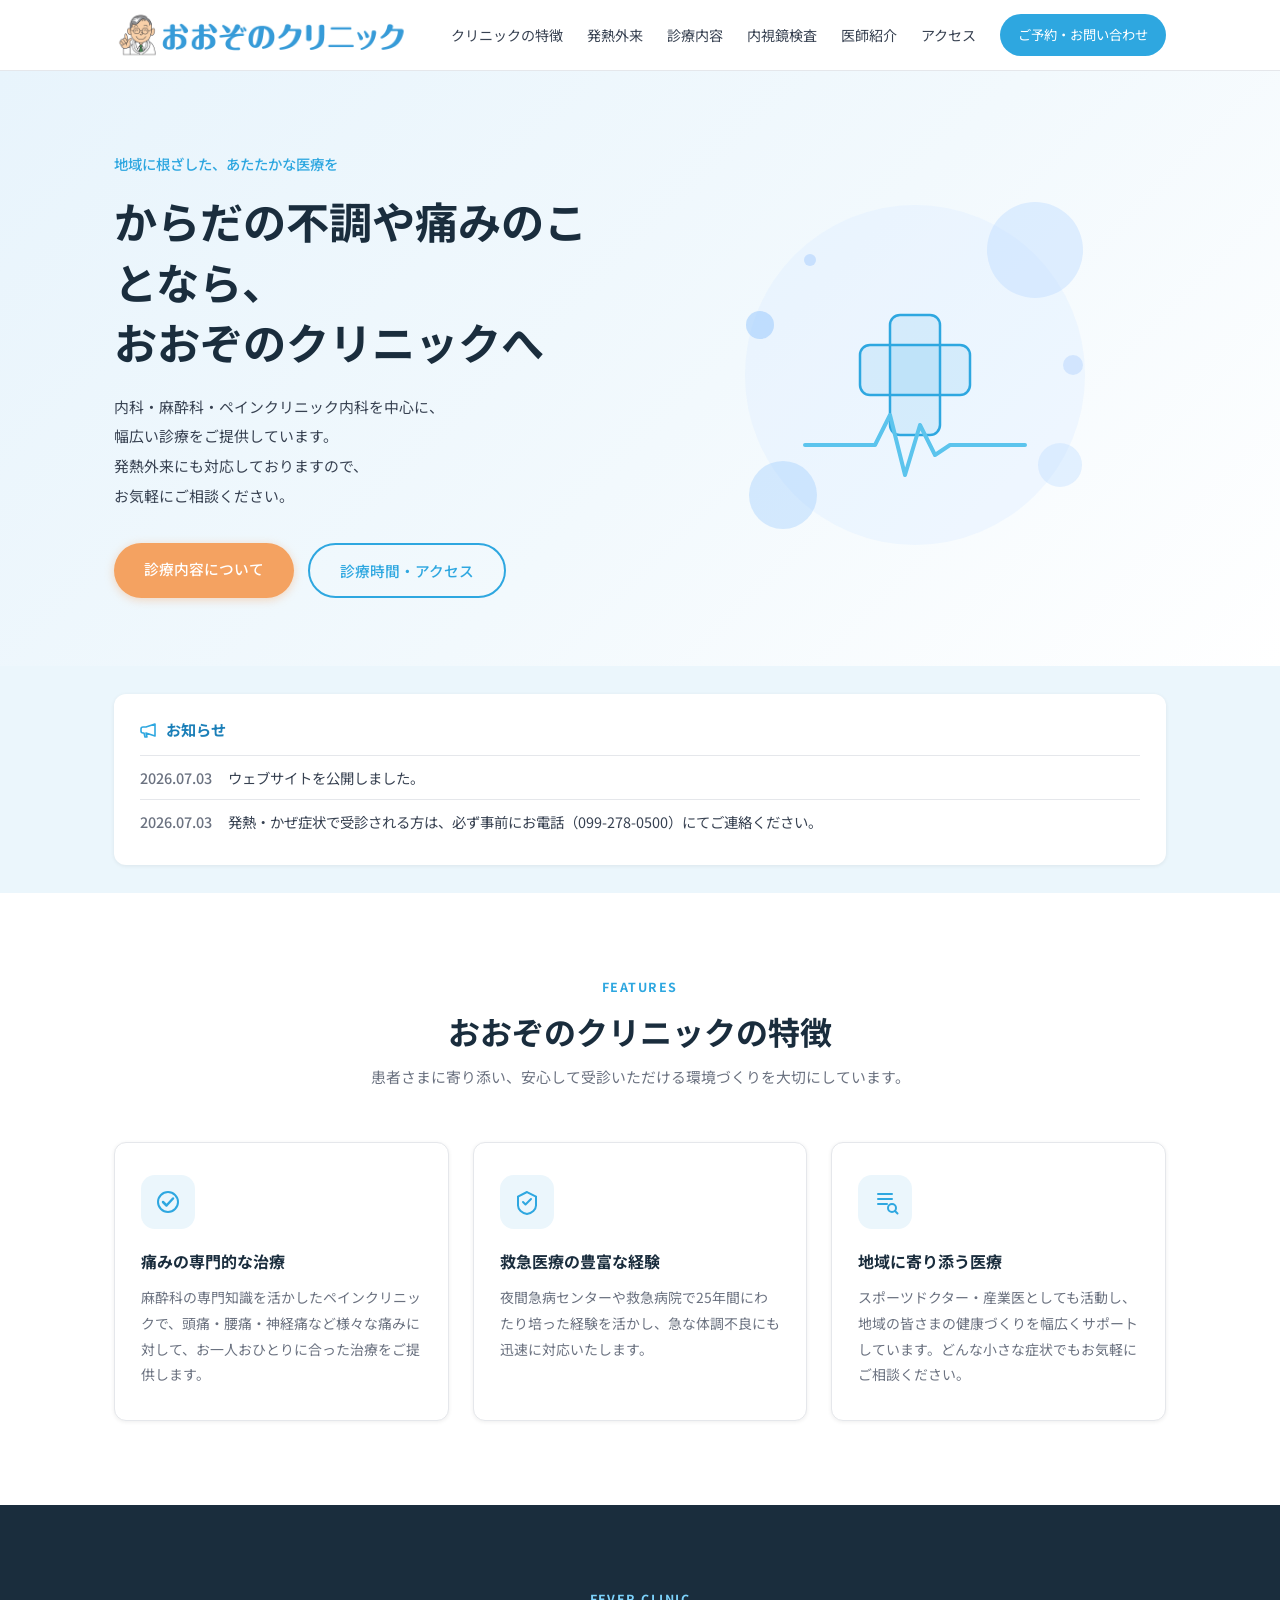
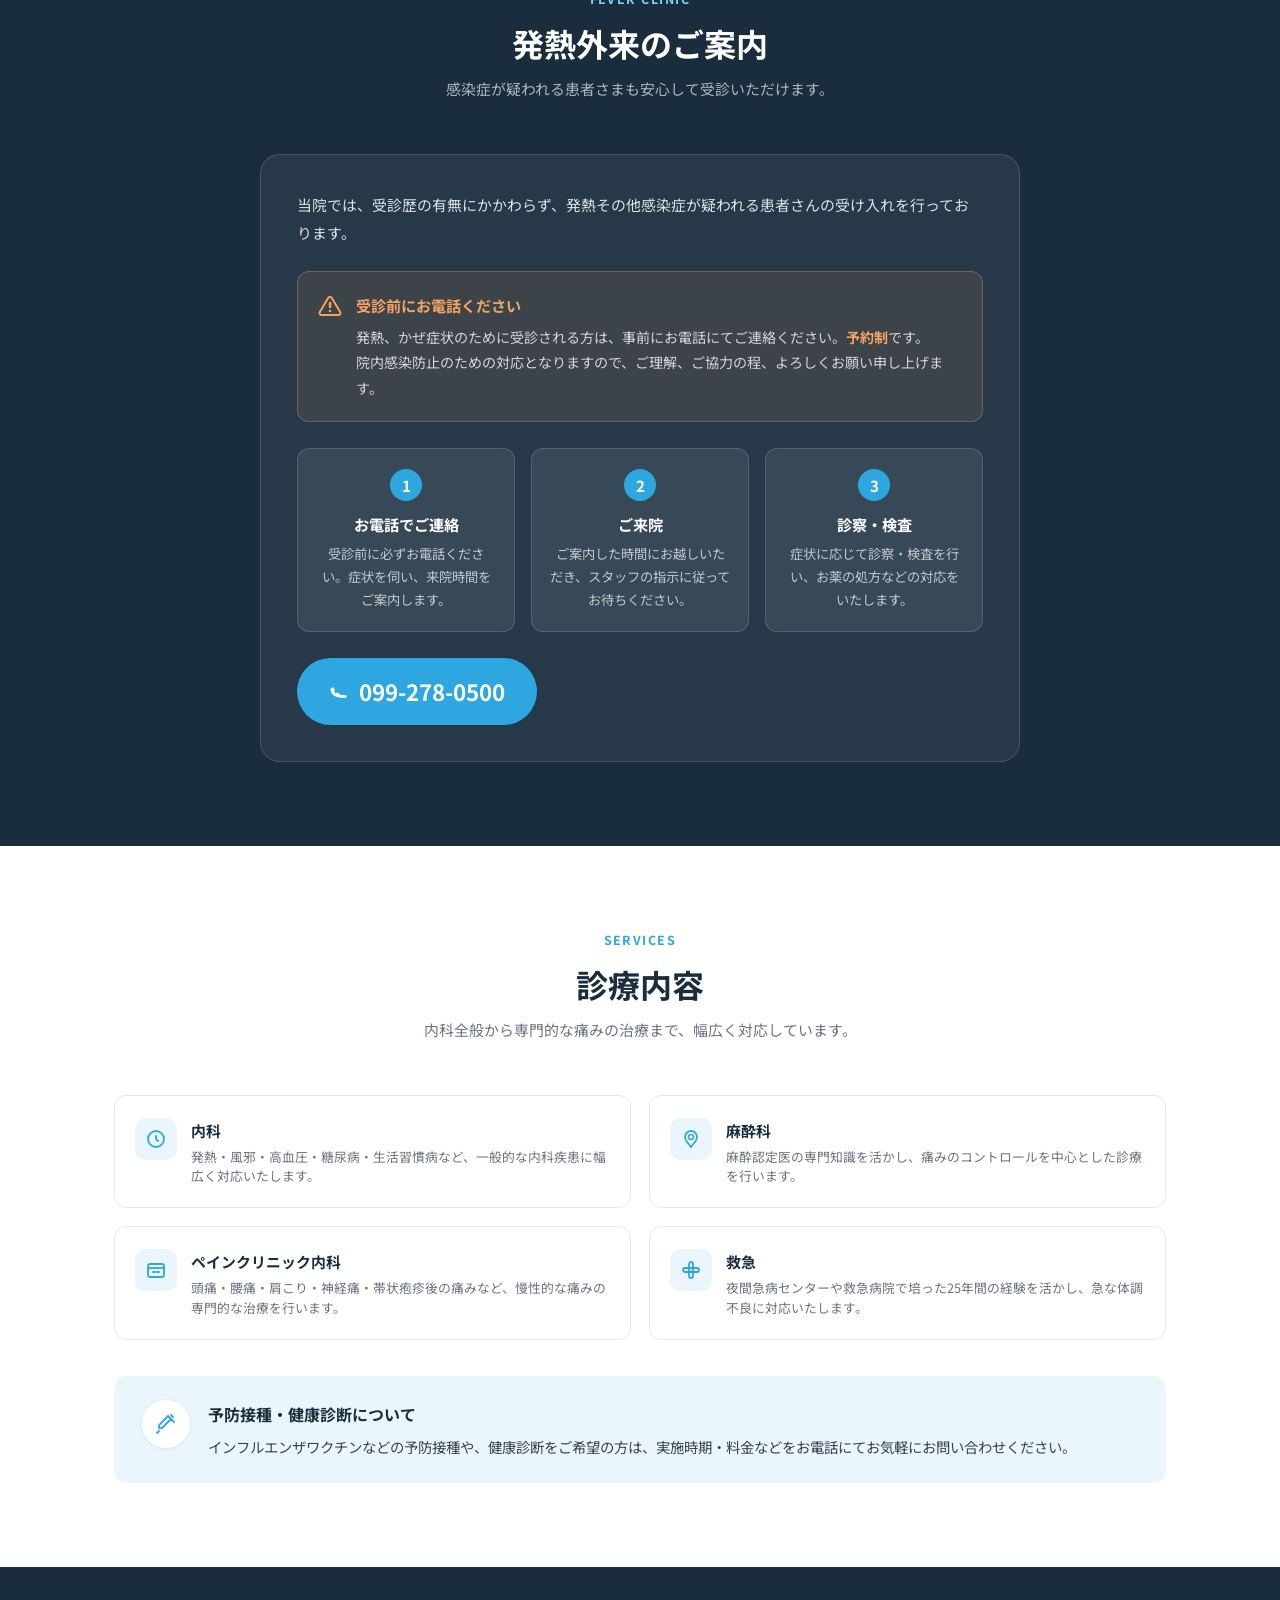
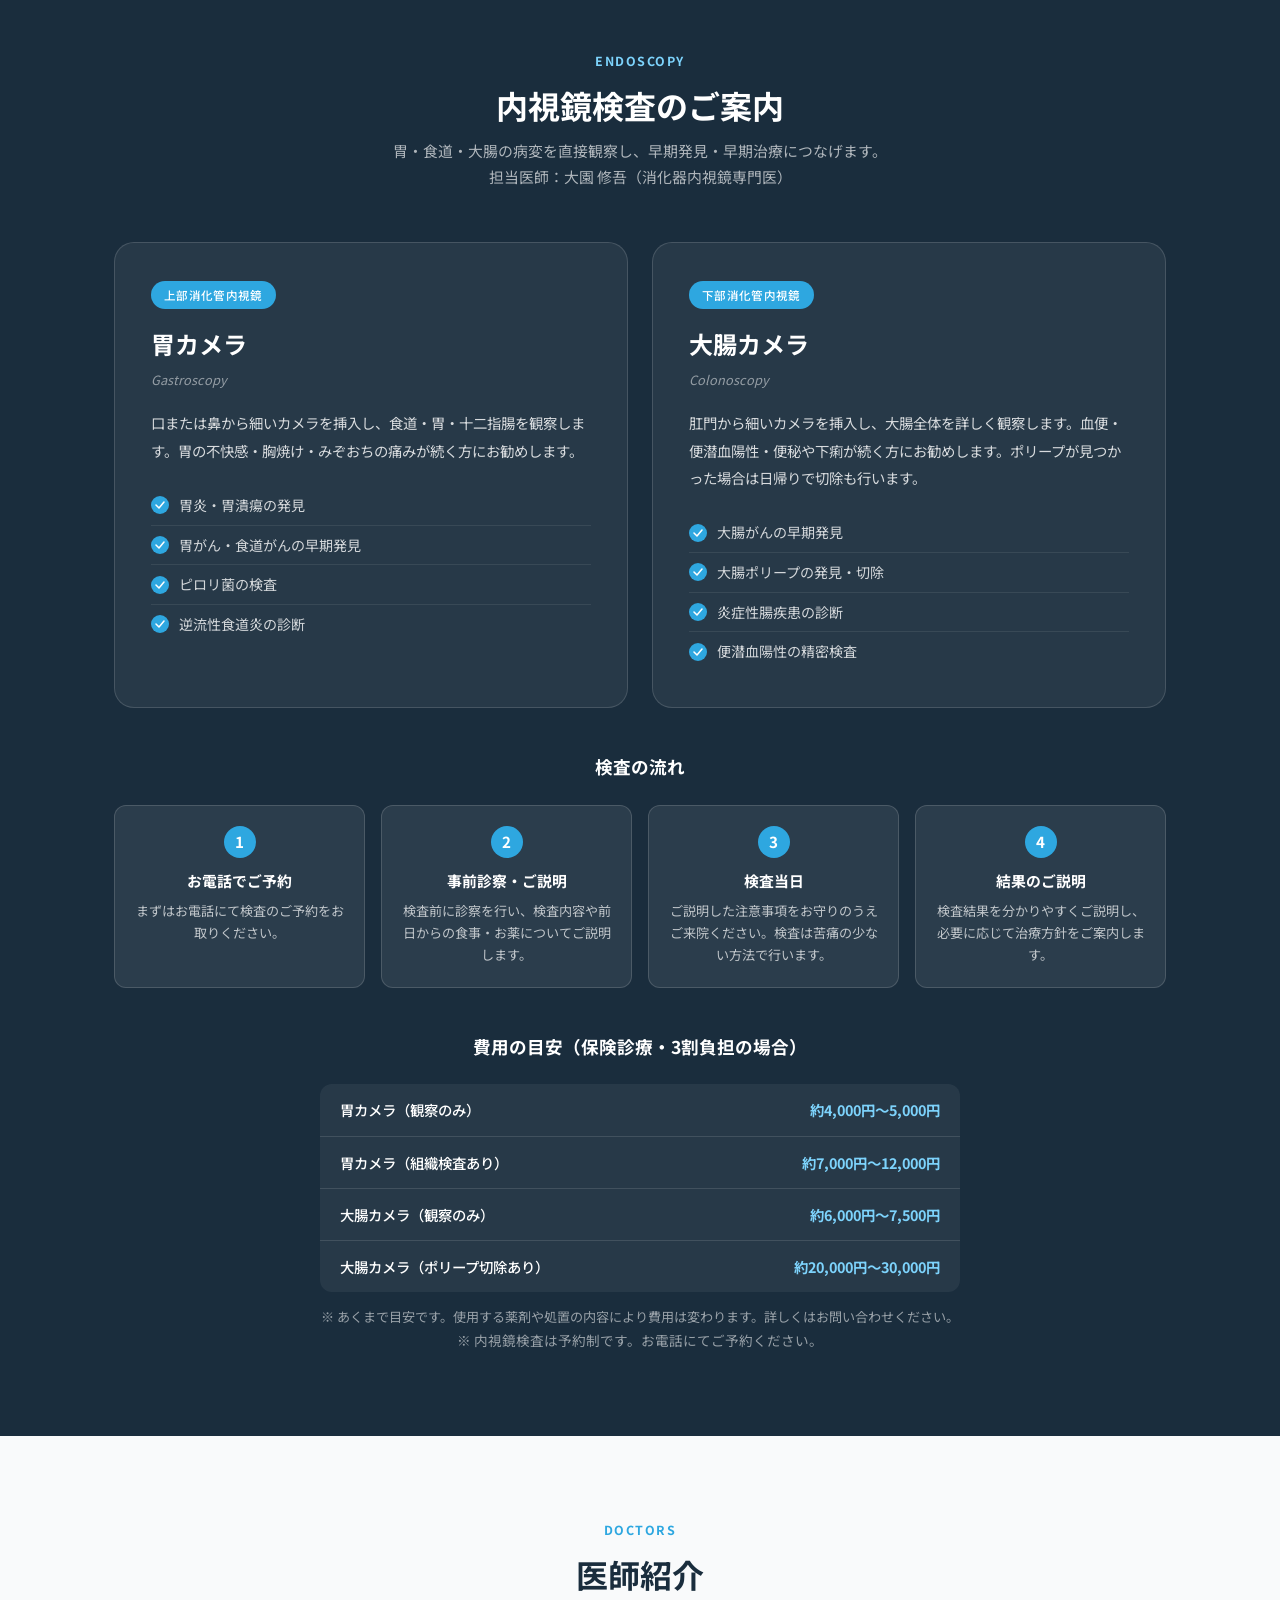
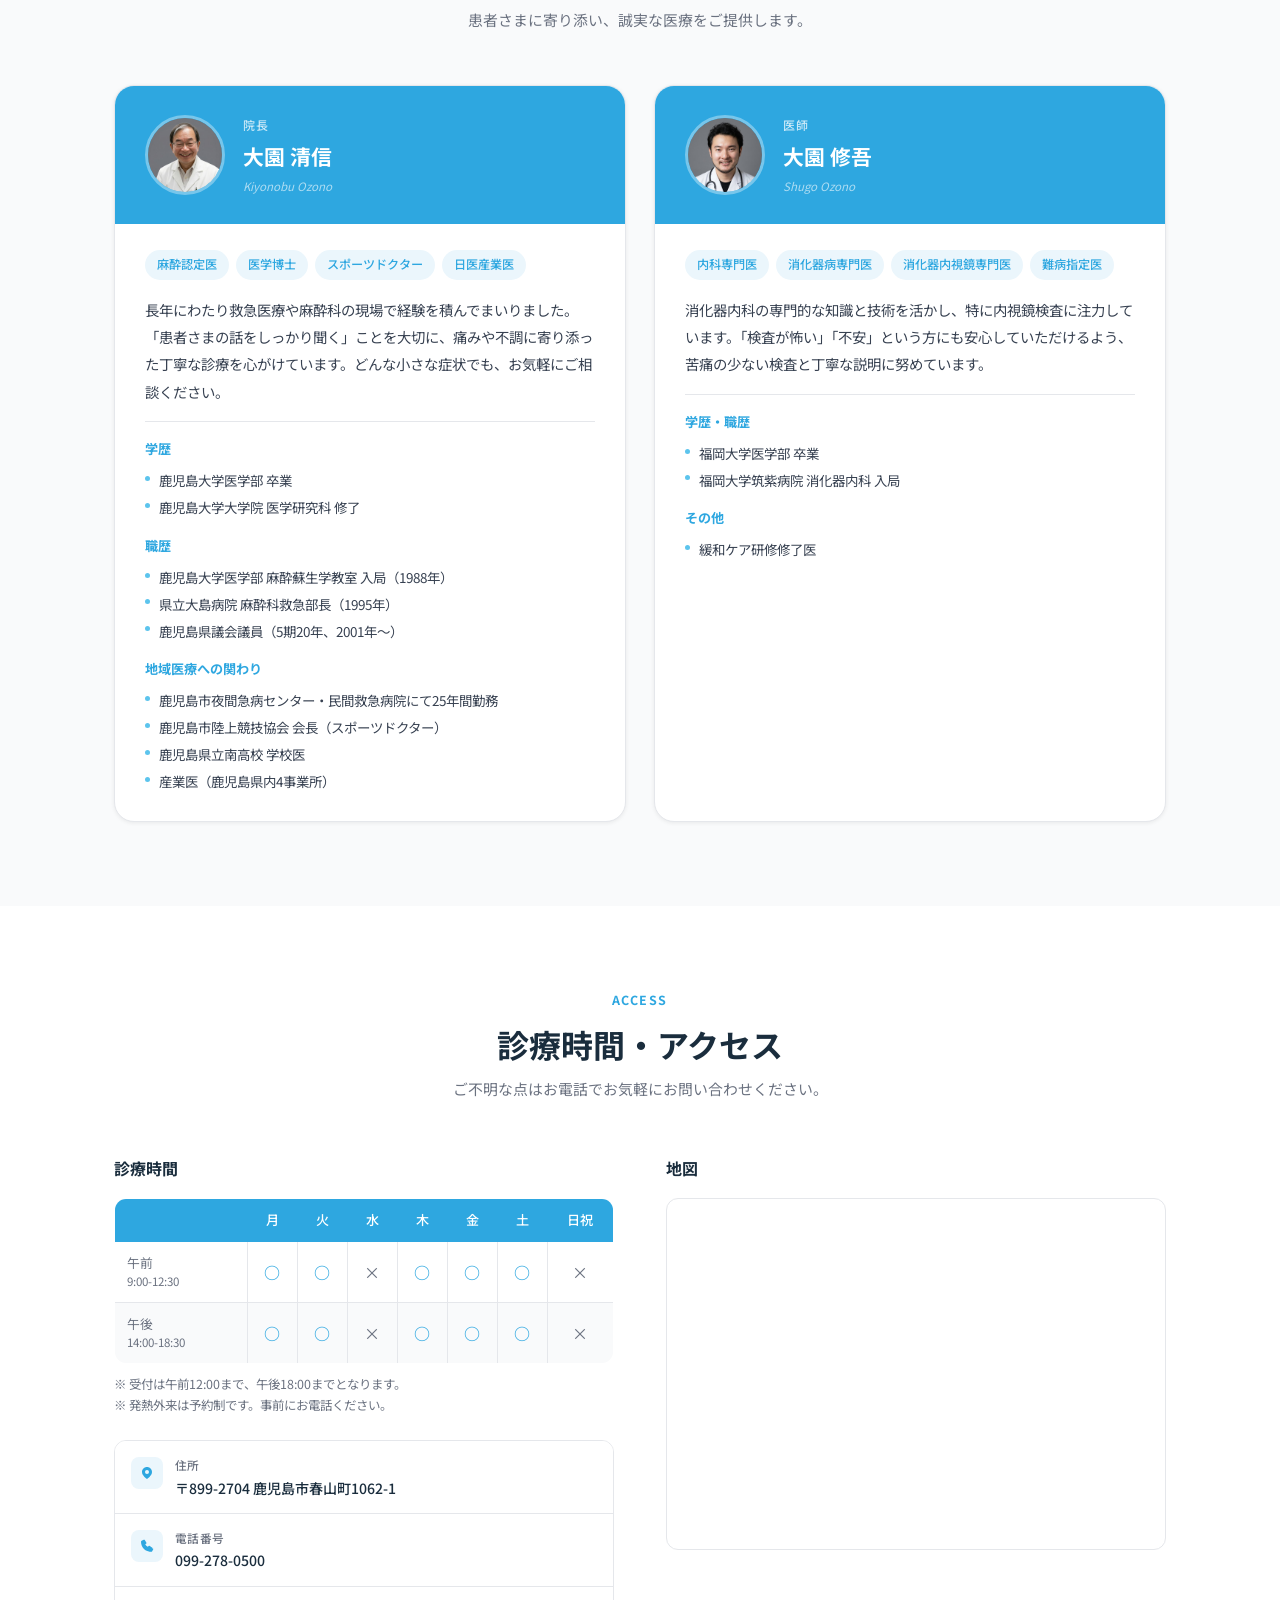
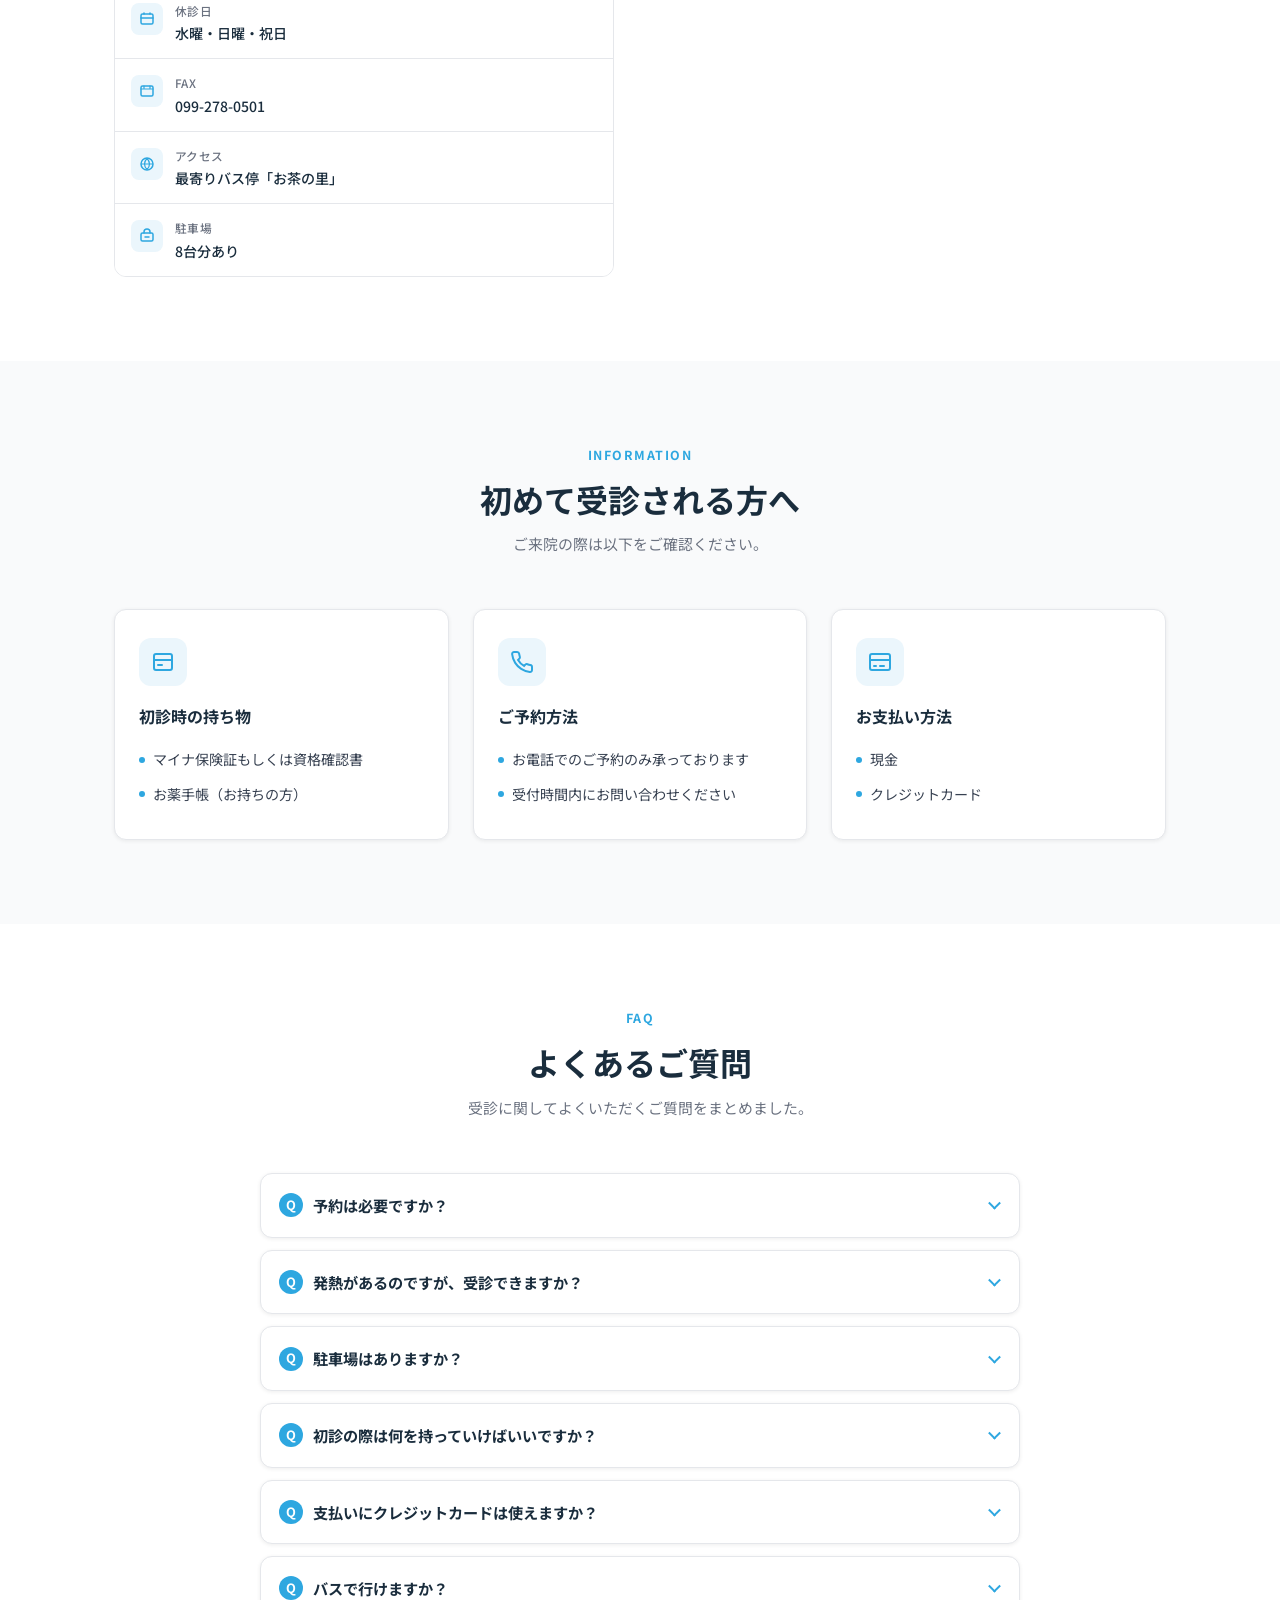
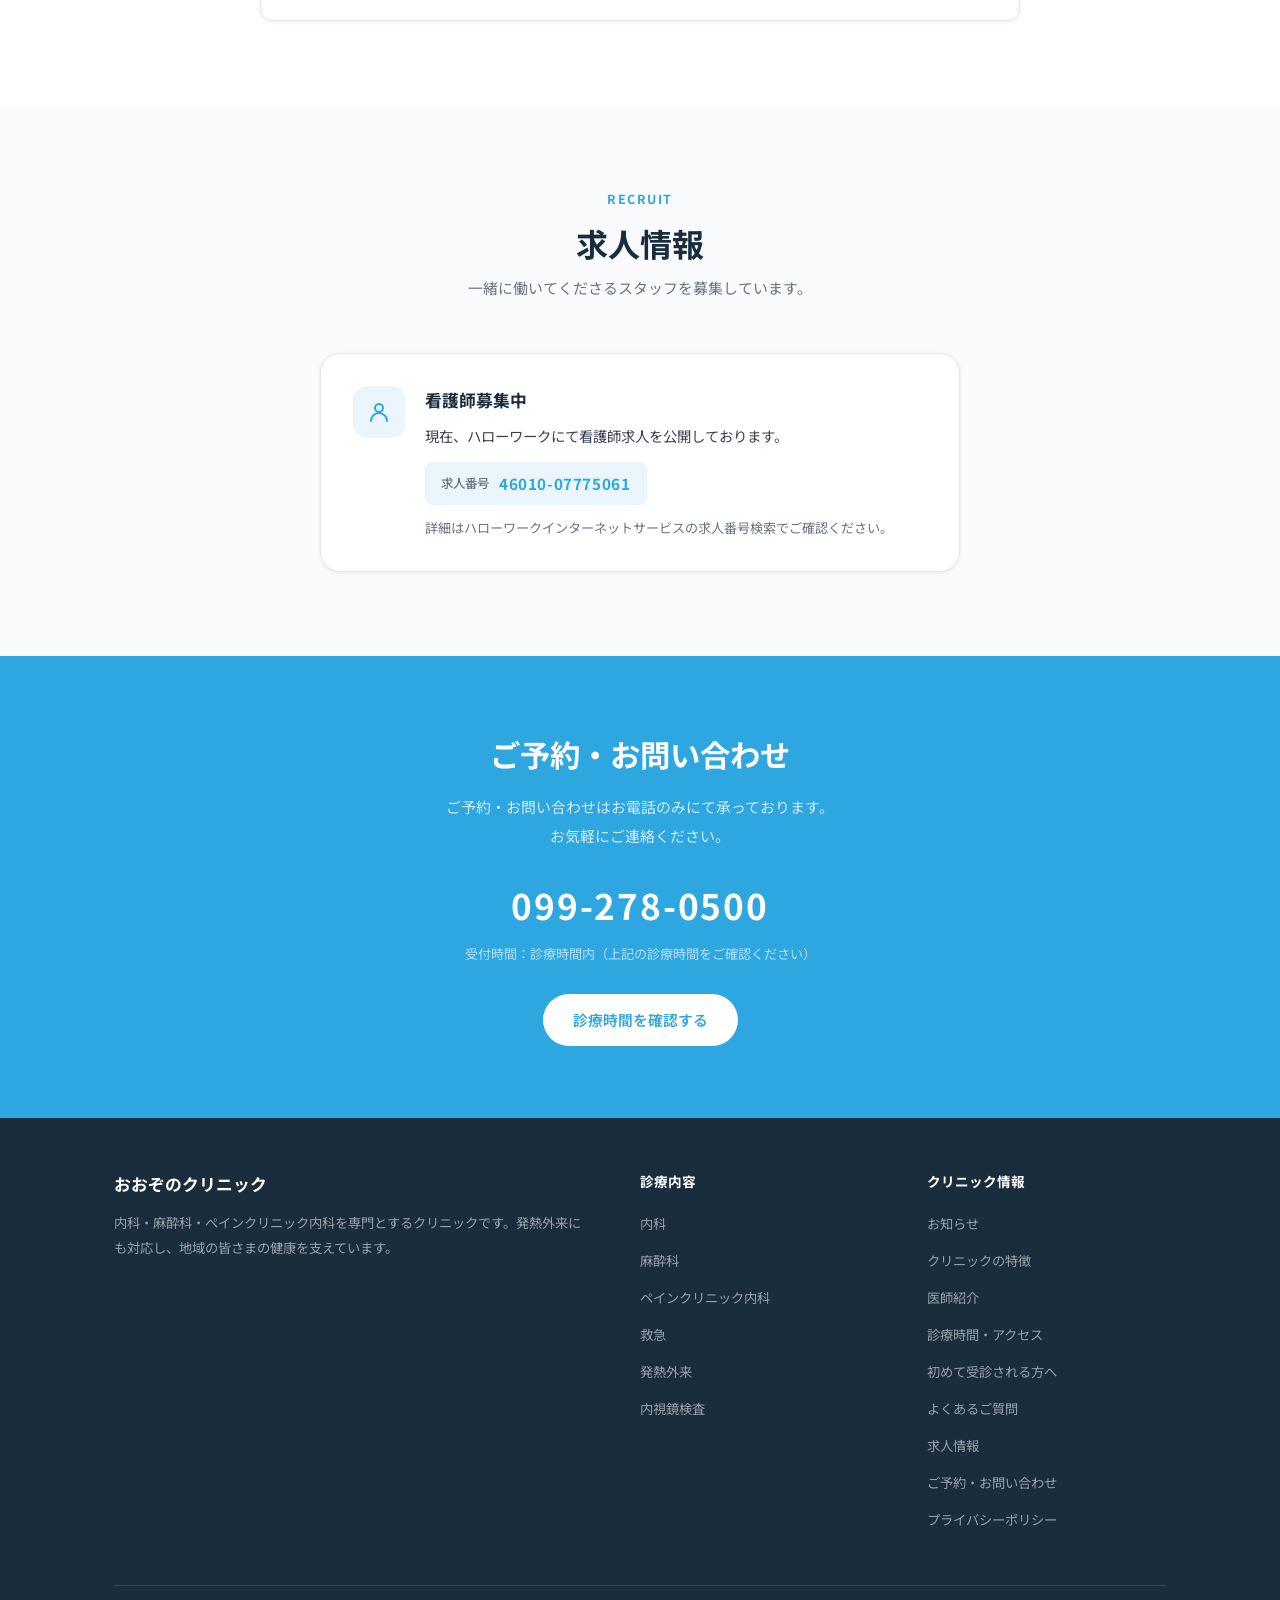
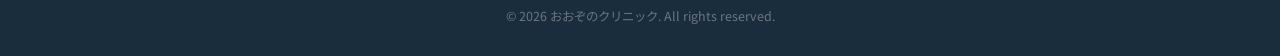
==== commit 40ec048e: "Add news, FAQ, fever flow, endoscopy details, privacy policy; optimize images - Optimize doctor phot" ====
--- a/index.html
+++ b/index.html
@@ -5,6 +5,16 @@
   <meta name="viewport" content="width=device-width, initial-scale=1.0">
   <title>おおぞのクリニック | 内科・麻酔科・ペインクリニック内科｜鹿児島市春山町</title>
   <meta name="description" content="鹿児島市春山町のおおぞのクリニックです。内科・麻酔科・救急・ペインクリニック内科の診療を行っています。発熱外来にも対応。お気軽にご相談ください。">
+  <link rel="icon" type="image/png" href="favicon.png">
+  <link rel="apple-touch-icon" href="apple-touch-icon.png">
+  <meta property="og:type" content="website">
+  <meta property="og:site_name" content="おおぞのクリニック">
+  <meta property="og:title" content="おおぞのクリニック | 内科・麻酔科・ペインクリニック内科｜鹿児島市春山町">
+  <meta property="og:description" content="鹿児島市春山町のおおぞのクリニックです。内科・麻酔科・救急・ペインクリニック内科の診療を行っています。発熱外来にも対応。お気軽にご相談ください。">
+  <meta property="og:url" content="https://daisakut.github.io/ozono/">
+  <meta property="og:image" content="https://daisakut.github.io/ozono/logo.png">
+  <meta property="og:locale" content="ja_JP">
+  <meta name="twitter:card" content="summary">
   <link rel="preconnect" href="https://fonts.googleapis.com">
   <link rel="preconnect" href="https://fonts.gstatic.com" crossorigin>
   <link href="https://fonts.googleapis.com/css2?family=Noto+Sans+JP:wght@300;400;500;700&display=swap" rel="stylesheet">
@@ -16,7 +26,7 @@
 <header class="header" id="header">
   <div class="container header-inner">
     <a href="#" class="logo">
-      <img src="logo.png" alt="おおぞのクリニック" class="logo-img">
+      <img src="logo.png" alt="おおぞのクリニック" class="logo-img" width="1284" height="216">
     </a>
     <nav class="nav" id="nav">
       <a href="#features">クリニックの特徴</a>
@@ -84,6 +94,30 @@
   </div>
 </section>
 
+<!-- News -->
+<section id="news" class="news-section">
+  <div class="container">
+    <div class="news-box">
+      <h2 class="news-heading">
+        <svg width="18" height="18" viewBox="0 0 18 18" fill="none" aria-hidden="true">
+          <path d="M15 3L6 6H3a2 2 0 0 0-2 2v2a2 2 0 0 0 2 2h1l1 4h2l-1-4 9 3V3Z" stroke="#2EA7E0" stroke-width="1.6" stroke-linejoin="round" fill="none"/>
+        </svg>
+        お知らせ
+      </h2>
+      <ul class="news-list">
+        <li class="news-item">
+          <time class="news-date" datetime="2026-07-03">2026.07.03</time>
+          <span class="news-text">ウェブサイトを公開しました。</span>
+        </li>
+        <li class="news-item">
+          <time class="news-date" datetime="2026-07-03">2026.07.03</time>
+          <span class="news-text">発熱・かぜ症状で受診される方は、必ず事前にお電話（099-278-0500）にてご連絡ください。</span>
+        </li>
+      </ul>
+    </div>
+  </div>
+</section>
+
 <!-- Features -->
 <section id="features" class="section-light">
   <div class="container">
@@ -151,6 +185,23 @@
           <p class="fever-notice-text">発熱、かぜ症状のために受診される方は、事前にお電話にてご連絡ください。<strong>予約制</strong>です。<br>院内感染防止のための対応となりますので、ご理解、ご協力の程、よろしくお願い申し上げます。</p>
         </div>
       </div>
+      <div class="fever-steps">
+        <div class="fever-step">
+          <span class="fever-step-num">1</span>
+          <p class="fever-step-title">お電話でご連絡</p>
+          <p class="fever-step-text">受診前に必ずお電話ください。症状を伺い、来院時間をご案内します。</p>
+        </div>
+        <div class="fever-step">
+          <span class="fever-step-num">2</span>
+          <p class="fever-step-title">ご来院</p>
+          <p class="fever-step-text">ご案内した時間にお越しいただき、スタッフの指示に従ってお待ちください。</p>
+        </div>
+        <div class="fever-step">
+          <span class="fever-step-num">3</span>
+          <p class="fever-step-title">診察・検査</p>
+          <p class="fever-step-text">症状に応じて診察・検査を行い、お薬の処方などの対応をいたします。</p>
+        </div>
+      </div>
       <a href="tel:099-278-0500" class="fever-tel">
         <svg width="20" height="20" viewBox="0 0 20 20" fill="none">
           <path d="M17.92 13.41c0 .12-.02.24-.08.34l-.84 1.7c-.14.29-.43.45-.74.45C5.23 15.9 1.6 12.27 1.6 6.99c0-.31.16-.6.46-.74l1.6-.83c.1-.06.22-.08.34-.08.16 0 .31.05.42.16l1.43 2.29c.12.19.09.46-.06.62l-.87.87c.36.78 1.24 1.66 2.02 2.02l.73-.73c.16-.14.42-.18.62-.06l2.29 1.43c.11.11.17.26.17.42 0 .22 0 .24 0 .46Z" fill="white"/>
@@ -191,7 +242,7 @@
         </div>
         <div>
           <div class="service-name">麻酔科</div>
-          <div class="service-detail">麻酔認定医の専門知識を活かし、痛みのコントロールや周術期管理に対応いたします。</div>
+          <div class="service-detail">麻酔認定医の専門知識を活かし、痛みのコントロールを中心とした診療を行います。</div>
         </div>
       </div>
 
@@ -222,6 +273,18 @@
         </div>
       </div>
 
+    </div>
+
+    <div class="vaccine-card">
+      <div class="vaccine-icon">
+        <svg width="24" height="24" viewBox="0 0 24 24" fill="none" aria-hidden="true">
+          <path d="M19 5l-2-2M14 4l6 6M17 7l-8.5 8.5a2 2 0 0 1-1.4.6H5v-2.1a2 2 0 0 1 .6-1.4L14 4M5 19l-2 2" stroke="#2EA7E0" stroke-width="1.8" stroke-linecap="round" stroke-linejoin="round" fill="none"/>
+        </svg>
+      </div>
+      <div>
+        <h3 class="vaccine-title">予防接種・健康診断について</h3>
+        <p class="vaccine-text">インフルエンザワクチンなどの予防接種や、健康診断をご希望の方は、実施時期・料金などをお電話にてお気軽にお問い合わせください。</p>
+      </div>
     </div>
   </div>
 </section>
@@ -261,6 +324,57 @@
       </div>
     </div>
 
+    <div class="endo-flow">
+      <h3 class="endo-flow-title">検査の流れ</h3>
+      <div class="endo-flow-steps">
+        <div class="endo-flow-step">
+          <span class="endo-flow-num">1</span>
+          <p class="endo-flow-name">お電話でご予約</p>
+          <p class="endo-flow-text">まずはお電話にて検査のご予約をお取りください。</p>
+        </div>
+        <div class="endo-flow-step">
+          <span class="endo-flow-num">2</span>
+          <p class="endo-flow-name">事前診察・ご説明</p>
+          <p class="endo-flow-text">検査前に診察を行い、検査内容や前日からの食事・お薬についてご説明します。</p>
+        </div>
+        <div class="endo-flow-step">
+          <span class="endo-flow-num">3</span>
+          <p class="endo-flow-name">検査当日</p>
+          <p class="endo-flow-text">ご説明した注意事項をお守りのうえご来院ください。検査は苦痛の少ない方法で行います。</p>
+        </div>
+        <div class="endo-flow-step">
+          <span class="endo-flow-num">4</span>
+          <p class="endo-flow-name">結果のご説明</p>
+          <p class="endo-flow-text">検査結果を分かりやすくご説明し、必要に応じて治療方針をご案内します。</p>
+        </div>
+      </div>
+    </div>
+
+    <div class="endo-cost">
+      <h3 class="endo-cost-title">費用の目安（保険診療・3割負担の場合）</h3>
+      <table class="endo-cost-table">
+        <tbody>
+          <tr>
+            <th>胃カメラ（観察のみ）</th>
+            <td>約4,000円〜5,000円</td>
+          </tr>
+          <tr>
+            <th>胃カメラ（組織検査あり）</th>
+            <td>約7,000円〜12,000円</td>
+          </tr>
+          <tr>
+            <th>大腸カメラ（観察のみ）</th>
+            <td>約6,000円〜7,500円</td>
+          </tr>
+          <tr>
+            <th>大腸カメラ（ポリープ切除あり）</th>
+            <td>約20,000円〜30,000円</td>
+          </tr>
+        </tbody>
+      </table>
+      <p class="endo-cost-note">※ あくまで目安です。使用する薬剤や処置の内容により費用は変わります。詳しくはお問い合わせください。</p>
+    </div>
+
     <p class="endo-note">※ 内視鏡検査は予約制です。お電話にてご予約ください。</p>
   </div>
 </section>
@@ -276,7 +390,7 @@
       <div class="doctor-card">
         <div class="doctor-header">
           <div class="doctor-avatar">
-            <img src="kiyonobu.png" alt="大園 清信" class="doctor-photo">
+            <img src="kiyonobu.jpg" alt="大園 清信" class="doctor-photo" width="400" height="400" loading="lazy">
           </div>
           <div class="doctor-meta">
             <p class="doctor-role">院長</p>
@@ -326,7 +440,7 @@
       <div class="doctor-card">
         <div class="doctor-header">
           <div class="doctor-avatar">
-            <img src="shugo.png" alt="大園 修吾" class="doctor-photo">
+            <img src="shugo.jpg" alt="大園 修吾" class="doctor-photo" width="400" height="400" loading="lazy">
           </div>
           <div class="doctor-meta">
             <p class="doctor-role">医師</p>
@@ -492,7 +606,7 @@
       <div class="access-right">
         <h3 class="access-subtitle">地図</h3>
         <div class="map-embed">
-          <iframe src="https://www.google.com/maps/embed?pb=!1m18!1m12!1m3!1d3398.9859081683067!2d130.4555717!3d31.579434300000003!2m3!1f0!2f0!3f0!3m2!1i1024!2i768!4f13.1!3m3!1m2!1s0x353e6914500c58e7%3A0x247179434356691d!2z44GK44GK44Ge44Gu44Kv44Oq44OL44OD44Kv!5e0!3m2!1sja!2sjp!4v1776031609457!5m2!1sja!2sjp" allowfullscreen="" loading="lazy" referrerpolicy="no-referrer-when-downgrade"></iframe>
+          <iframe title="おおぞのクリニックの地図" src="https://www.google.com/maps/embed?pb=!1m18!1m12!1m3!1d3398.9859081683067!2d130.4555717!3d31.579434300000003!2m3!1f0!2f0!3f0!3m2!1i1024!2i768!4f13.1!3m3!1m2!1s0x353e6914500c58e7%3A0x247179434356691d!2z44GK44GK44Ge44Gu44Kv44Oq44OL44OD44Kv!5e0!3m2!1sja!2sjp!4v1776031609457!5m2!1sja!2sjp" allowfullscreen="" loading="lazy" referrerpolicy="no-referrer-when-downgrade"></iframe>
         </div>
       </div>
 
@@ -555,8 +669,50 @@
   </div>
 </section>
 
+<!-- FAQ -->
+<section id="faq" class="section-light">
+  <div class="container">
+    <span class="section-label">FAQ</span>
+    <h2 class="section-title">よくあるご質問</h2>
+    <p class="section-sub">受診に関してよくいただくご質問をまとめました。</p>
+    <div class="faq-list">
+
+      <details class="faq-item">
+        <summary class="faq-q">予約は必要ですか？</summary>
+        <div class="faq-a">ご予約はお電話（099-278-0500）にて承っております。発熱・かぜ症状のある方と内視鏡検査は予約制ですので、必ず事前にお電話ください。</div>
+      </details>
+
+      <details class="faq-item">
+        <summary class="faq-q">発熱があるのですが、受診できますか？</summary>
+        <div class="faq-a">受診いただけます。発熱外来は予約制となっておりますので、受診前に必ずお電話にてご連絡ください。院内感染防止のため、来院時間などをご案内いたします。</div>
+      </details>
+
+      <details class="faq-item">
+        <summary class="faq-q">駐車場はありますか？</summary>
+        <div class="faq-a">8台分の駐車場をご用意しております。お車でお越しの際はご利用ください。</div>
+      </details>
+
+      <details class="faq-item">
+        <summary class="faq-q">初診の際は何を持っていけばいいですか？</summary>
+        <div class="faq-a">マイナ保険証もしくは資格確認書をお持ちください。お薬手帳をお持ちの方は、あわせてご持参ください。</div>
+      </details>
+
+      <details class="faq-item">
+        <summary class="faq-q">支払いにクレジットカードは使えますか？</summary>
+        <div class="faq-a">現金のほか、クレジットカードでのお支払いに対応しております。</div>
+      </details>
+
+      <details class="faq-item">
+        <summary class="faq-q">バスで行けますか？</summary>
+        <div class="faq-a">最寄りのバス停は「お茶の里」です。バス停から当院までは徒歩でお越しいただけます。</div>
+      </details>
+
+    </div>
+  </div>
+</section>
+
 <!-- Recruit -->
-<section id="recruit" class="section-light">
+<section id="recruit" class="section-bg">
   <div class="container">
     <span class="section-label">RECRUIT</span>
     <h2 class="section-title">求人情報</h2>
@@ -614,17 +770,20 @@
       <div>
         <p class="footer-heading">クリニック情報</p>
         <ul class="footer-links">
+          <li><a href="#news">お知らせ</a></li>
           <li><a href="#features">クリニックの特徴</a></li>
           <li><a href="#doctors">医師紹介</a></li>
           <li><a href="#access">診療時間・アクセス</a></li>
           <li><a href="#first-visit">初めて受診される方へ</a></li>
+          <li><a href="#faq">よくあるご質問</a></li>
           <li><a href="#recruit">求人情報</a></li>
           <li><a href="#contact">ご予約・お問い合わせ</a></li>
+          <li><a href="privacy.html">プライバシーポリシー</a></li>
         </ul>
       </div>
     </div>
     <div class="footer-bottom">
-      <p>&copy; 2025 おおぞのクリニック. All rights reserved.</p>
+      <p>&copy; <span id="copyrightYear">2026</span> おおぞのクリニック. All rights reserved.</p>
     </div>
   </div>
 </footer>
@@ -660,6 +819,9 @@
   window.addEventListener('scroll', () => {
     header.classList.toggle('scrolled', window.scrollY > 10);
   });
+
+  // Copyright year
+  document.getElementById('copyrightYear').textContent = new Date().getFullYear();
 </script>
 
 </body>
--- a/style.css
+++ b/style.css
@@ -997,9 +997,378 @@
 }
 
 /* ===========================
+   News
+   =========================== */
+.news-section {
+  padding: 28px 0;
+  background: var(--primary-bg);
+}
+
+.news-box {
+  background: var(--white);
+  border-radius: var(--radius);
+  box-shadow: var(--shadow-sm);
+  padding: 22px 26px;
+}
+
+.news-heading {
+  display: flex;
+  align-items: center;
+  gap: 8px;
+  font-size: 0.95rem;
+  font-weight: 700;
+  color: var(--primary-dark);
+  margin-bottom: 12px;
+}
+
+.news-list {
+  list-style: none;
+}
+
+.news-item {
+  display: flex;
+  gap: 16px;
+  padding: 9px 0;
+  border-top: 1px solid var(--border);
+  font-size: 0.9rem;
+}
+
+.news-date {
+  color: var(--text-gray);
+  flex-shrink: 0;
+  font-weight: 500;
+}
+
+/* ===========================
+   Fever steps
+   =========================== */
+.fever-steps {
+  display: grid;
+  grid-template-columns: repeat(3, 1fr);
+  gap: 16px;
+  margin: 26px 0;
+}
+
+.fever-step {
+  background: rgba(255,255,255,0.08);
+  border: 1px solid rgba(255,255,255,0.15);
+  border-radius: var(--radius);
+  padding: 20px 18px;
+  text-align: center;
+}
+
+.fever-step-num {
+  display: inline-flex;
+  align-items: center;
+  justify-content: center;
+  width: 32px;
+  height: 32px;
+  border-radius: 50%;
+  background: var(--primary);
+  color: var(--white);
+  font-weight: 700;
+  font-size: 0.95rem;
+  margin-bottom: 10px;
+}
+
+.fever-step-title {
+  color: var(--white);
+  font-weight: 700;
+  font-size: 0.95rem;
+  margin-bottom: 6px;
+}
+
+.fever-step-text {
+  color: rgba(255,255,255,0.7);
+  font-size: 0.83rem;
+  line-height: 1.7;
+}
+
+/* ===========================
+   Vaccine / checkup notice
+   =========================== */
+.vaccine-card {
+  display: flex;
+  align-items: flex-start;
+  gap: 18px;
+  margin-top: 36px;
+  background: var(--primary-bg);
+  border-radius: var(--radius);
+  padding: 24px 28px;
+}
+
+.vaccine-icon {
+  width: 48px;
+  height: 48px;
+  background: var(--white);
+  border-radius: 50%;
+  display: flex;
+  align-items: center;
+  justify-content: center;
+  flex-shrink: 0;
+  box-shadow: var(--shadow-sm);
+}
+
+.vaccine-title {
+  font-size: 1rem;
+  font-weight: 700;
+  color: var(--dark);
+  margin-bottom: 6px;
+}
+
+.vaccine-text {
+  font-size: 0.9rem;
+  color: var(--text);
+}
+
+/* ===========================
+   Endoscopy flow & cost
+   =========================== */
+.endo-flow {
+  margin-top: 44px;
+}
+
+.endo-flow-title,
+.endo-cost-title {
+  color: var(--white);
+  font-size: 1.1rem;
+  font-weight: 700;
+  text-align: center;
+  margin-bottom: 22px;
+}
+
+.endo-flow-steps {
+  display: grid;
+  grid-template-columns: repeat(4, 1fr);
+  gap: 16px;
+}
+
+.endo-flow-step {
+  background: rgba(255,255,255,0.08);
+  border: 1px solid rgba(255,255,255,0.15);
+  border-radius: var(--radius);
+  padding: 20px 18px;
+  text-align: center;
+}
+
+.endo-flow-num {
+  display: inline-flex;
+  align-items: center;
+  justify-content: center;
+  width: 32px;
+  height: 32px;
+  border-radius: 50%;
+  background: var(--primary);
+  color: var(--white);
+  font-weight: 700;
+  font-size: 0.95rem;
+  margin-bottom: 10px;
+}
+
+.endo-flow-name {
+  color: var(--white);
+  font-weight: 700;
+  font-size: 0.93rem;
+  margin-bottom: 6px;
+}
+
+.endo-flow-text {
+  color: rgba(255,255,255,0.7);
+  font-size: 0.82rem;
+  line-height: 1.7;
+}
+
+.endo-cost {
+  margin-top: 44px;
+}
+
+.endo-cost-table {
+  width: 100%;
+  max-width: 640px;
+  margin: 0 auto;
+  border-collapse: collapse;
+  background: rgba(255,255,255,0.06);
+  border-radius: var(--radius);
+  overflow: hidden;
+}
+
+.endo-cost-table th,
+.endo-cost-table td {
+  padding: 13px 20px;
+  border-bottom: 1px solid rgba(255,255,255,0.12);
+  font-size: 0.9rem;
+}
+
+.endo-cost-table tr:last-child th,
+.endo-cost-table tr:last-child td {
+  border-bottom: none;
+}
+
+.endo-cost-table th {
+  text-align: left;
+  color: var(--white);
+  font-weight: 500;
+  width: 60%;
+}
+
+.endo-cost-table td {
+  color: #7DD3FC;
+  font-weight: 700;
+  text-align: right;
+}
+
+.endo-cost-note {
+  text-align: center;
+  color: rgba(255,255,255,0.55);
+  font-size: 0.82rem;
+  margin-top: 14px;
+}
+
+/* ===========================
+   FAQ
+   =========================== */
+.faq-list {
+  max-width: 760px;
+  margin: 0 auto;
+  display: flex;
+  flex-direction: column;
+  gap: 12px;
+}
+
+.faq-item {
+  background: var(--white);
+  border: 1px solid var(--border);
+  border-radius: var(--radius);
+  box-shadow: var(--shadow-sm);
+  overflow: hidden;
+}
+
+.faq-q {
+  position: relative;
+  padding: 18px 48px 18px 52px;
+  font-weight: 700;
+  font-size: 0.95rem;
+  color: var(--dark);
+  cursor: pointer;
+  list-style: none;
+}
+
+.faq-q::-webkit-details-marker { display: none; }
+
+.faq-q::before {
+  content: "Q";
+  position: absolute;
+  left: 18px;
+  top: 50%;
+  transform: translateY(-50%);
+  width: 24px;
+  height: 24px;
+  border-radius: 50%;
+  background: var(--primary);
+  color: var(--white);
+  font-size: 0.8rem;
+  font-weight: 700;
+  display: flex;
+  align-items: center;
+  justify-content: center;
+}
+
+.faq-q::after {
+  content: "";
+  position: absolute;
+  right: 20px;
+  top: 50%;
+  width: 9px;
+  height: 9px;
+  border-right: 2px solid var(--primary);
+  border-bottom: 2px solid var(--primary);
+  transform: translateY(-70%) rotate(45deg);
+  transition: transform 0.2s;
+}
+
+.faq-item[open] .faq-q::after {
+  transform: translateY(-30%) rotate(-135deg);
+}
+
+.faq-a {
+  position: relative;
+  padding: 0 20px 18px 52px;
+  font-size: 0.9rem;
+  color: var(--text);
+}
+
+.faq-a::before {
+  content: "A";
+  position: absolute;
+  left: 18px;
+  top: 2px;
+  width: 24px;
+  height: 24px;
+  border-radius: 50%;
+  background: var(--accent);
+  color: var(--white);
+  font-size: 0.8rem;
+  font-weight: 700;
+  display: flex;
+  align-items: center;
+  justify-content: center;
+}
+
+/* ===========================
+   Privacy policy page
+   =========================== */
+.privacy-section {
+  padding-top: 64px;
+}
+
+.privacy-container {
+  max-width: 800px;
+}
+
+.privacy-body {
+  background: var(--white);
+  border: 1px solid var(--border);
+  border-radius: var(--radius-lg);
+  box-shadow: var(--shadow-sm);
+  padding: 40px 44px;
+  font-size: 0.93rem;
+}
+
+.privacy-body h2 {
+  font-size: 1.05rem;
+  color: var(--primary-dark);
+  margin: 28px 0 10px;
+  padding-left: 12px;
+  border-left: 4px solid var(--primary);
+}
+
+.privacy-body ul {
+  padding-left: 22px;
+  margin: 8px 0;
+}
+
+.privacy-body li {
+  margin-bottom: 4px;
+}
+
+.privacy-clinic-info {
+  margin-top: 28px;
+  padding-top: 20px;
+  border-top: 1px solid var(--border);
+  color: var(--text-gray);
+}
+
+.privacy-back {
+  text-align: center;
+  margin-top: 36px;
+}
+
+/* ===========================
    Responsive
    =========================== */
 @media (max-width: 960px) {
+  .fever-steps { grid-template-columns: 1fr; }
+  .endo-flow-steps { grid-template-columns: 1fr 1fr; }
   .nav { display: none; }
   .menu-btn { display: flex; }
   .hero-content { grid-template-columns: 1fr; text-align: center; }
@@ -1025,4 +1394,11 @@
   .recruit-card { flex-direction: column; padding: 24px 20px; }
   .doctor-header { padding: 22px 22px; }
   .doctor-body { padding: 20px 22px; }
-}
+  .news-item { flex-direction: column; gap: 2px; }
+  .endo-flow-steps { grid-template-columns: 1fr; }
+  .vaccine-card { flex-direction: column; padding: 22px 20px; }
+  .endo-cost-table th, .endo-cost-table td { padding: 11px 14px; font-size: 0.85rem; }
+  .endo-cost-table th { width: auto; }
+  .endo-cost-table td { white-space: nowrap; }
+  .privacy-body { padding: 28px 22px; }
+}
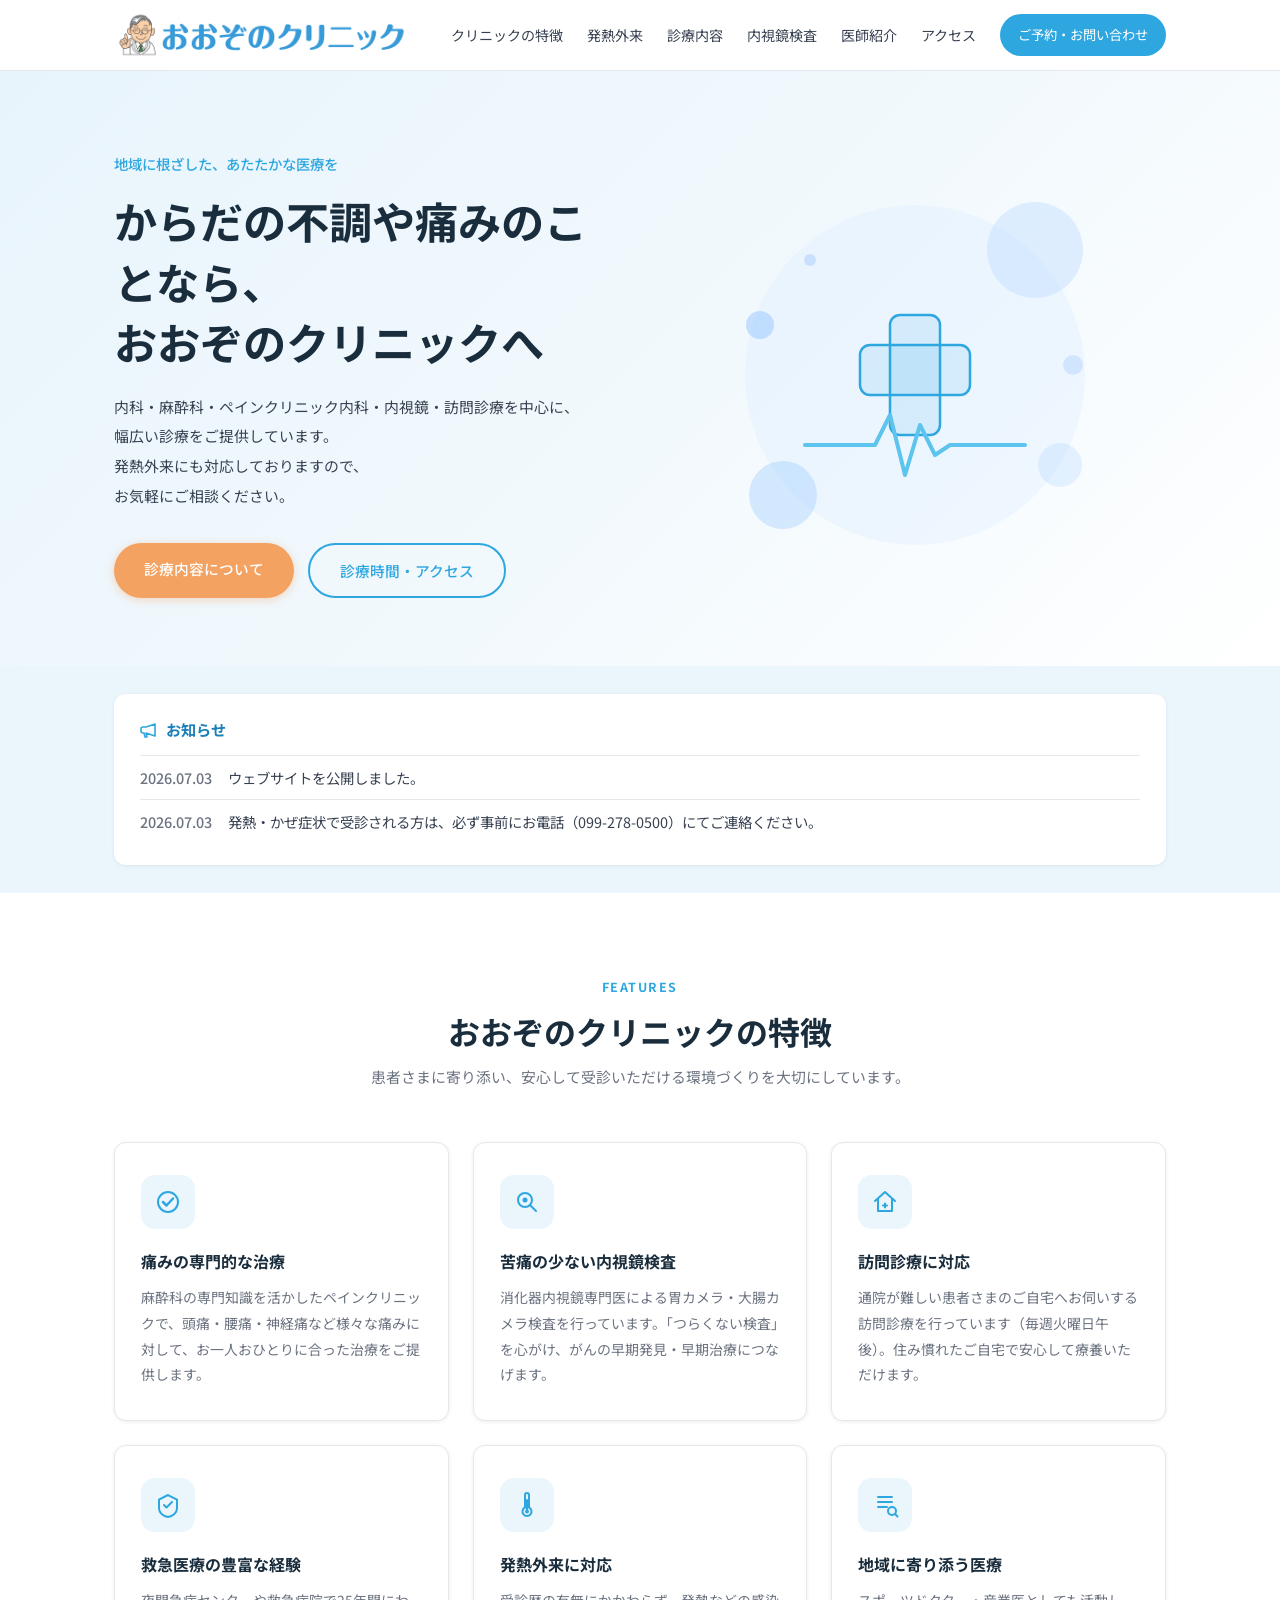
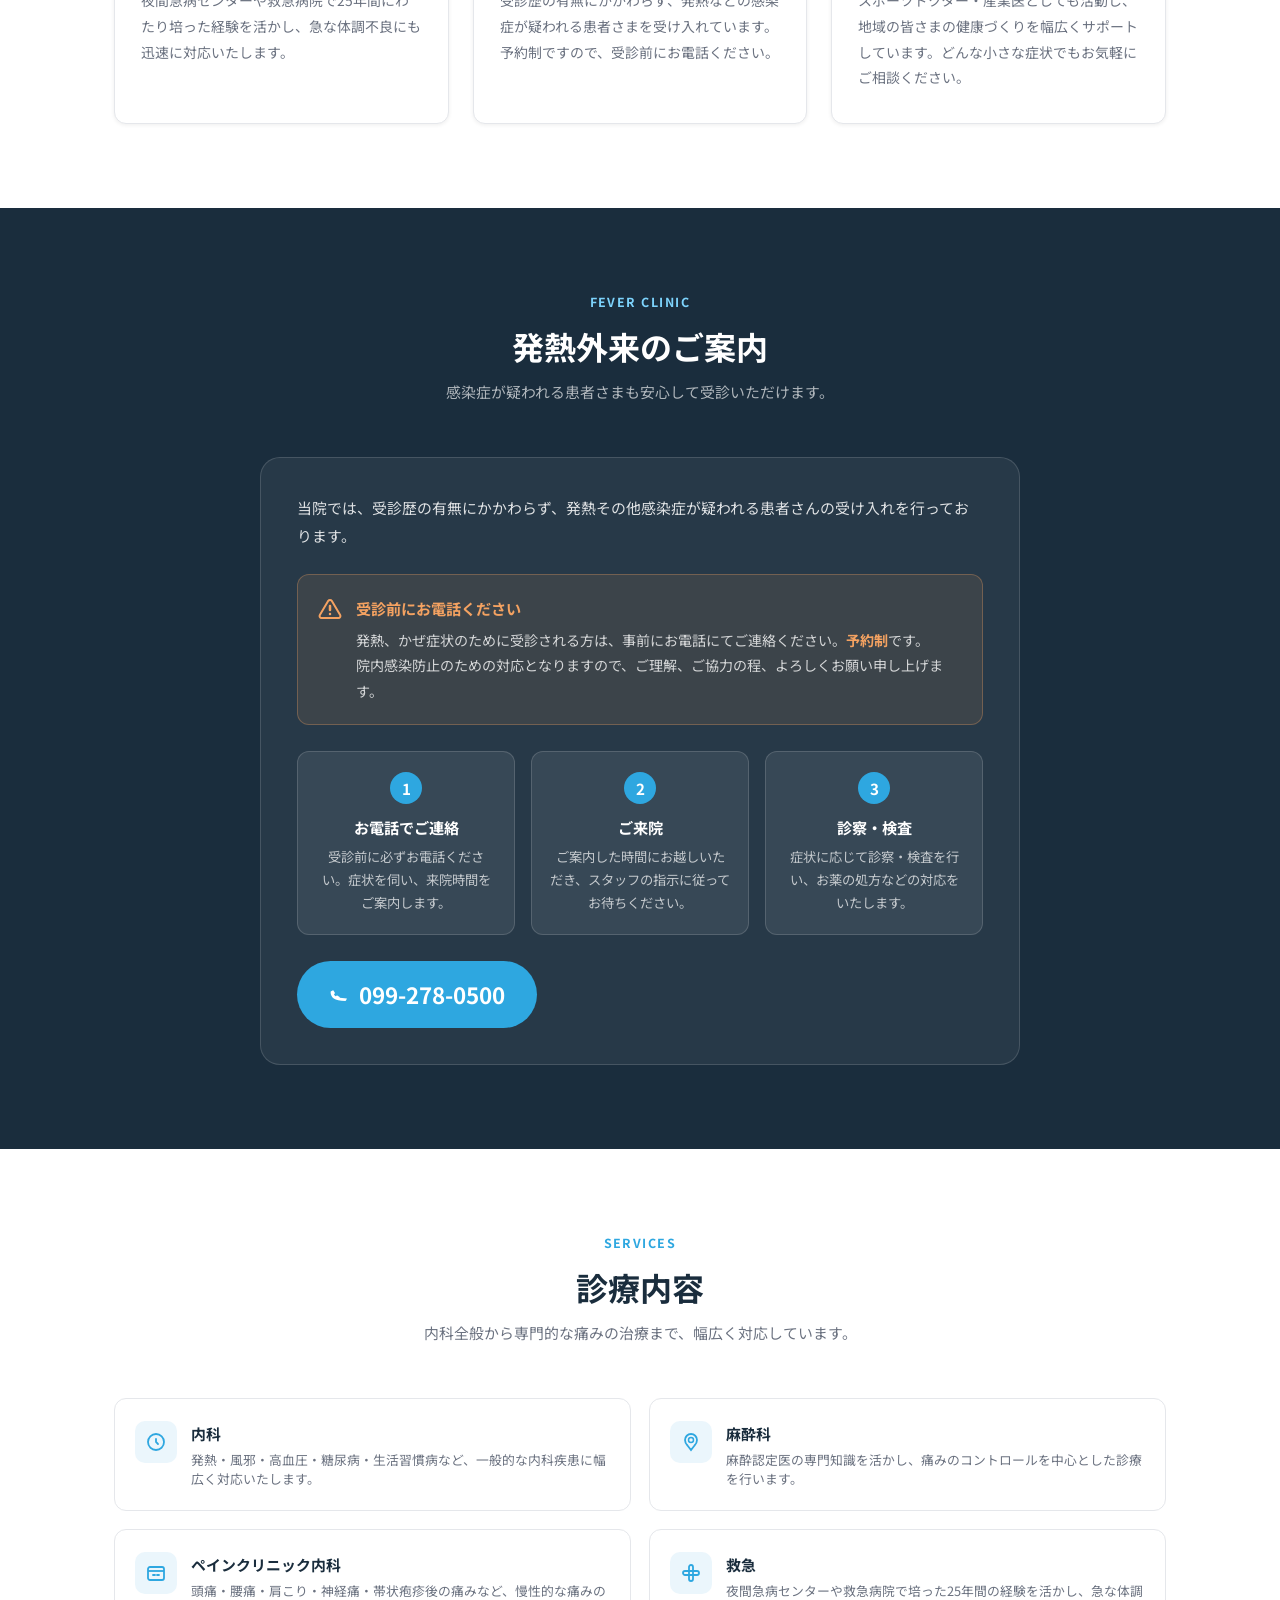
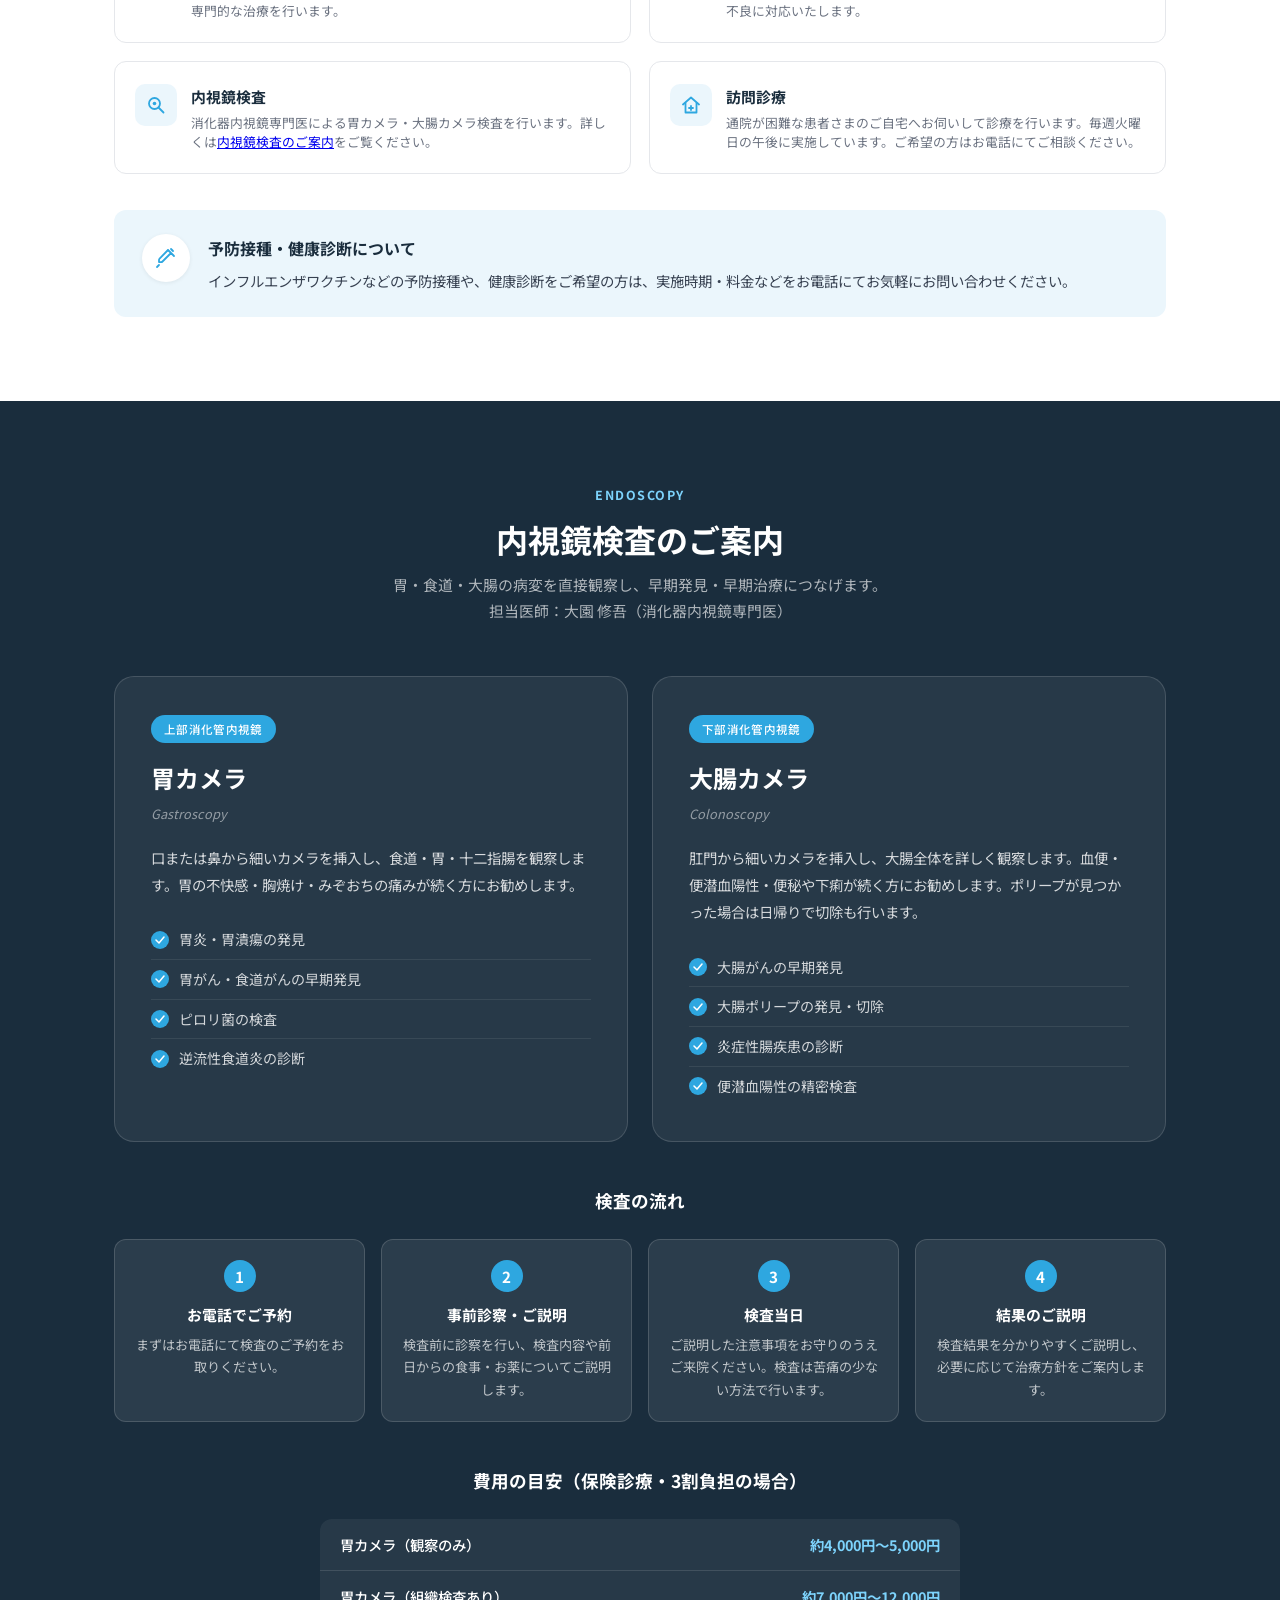
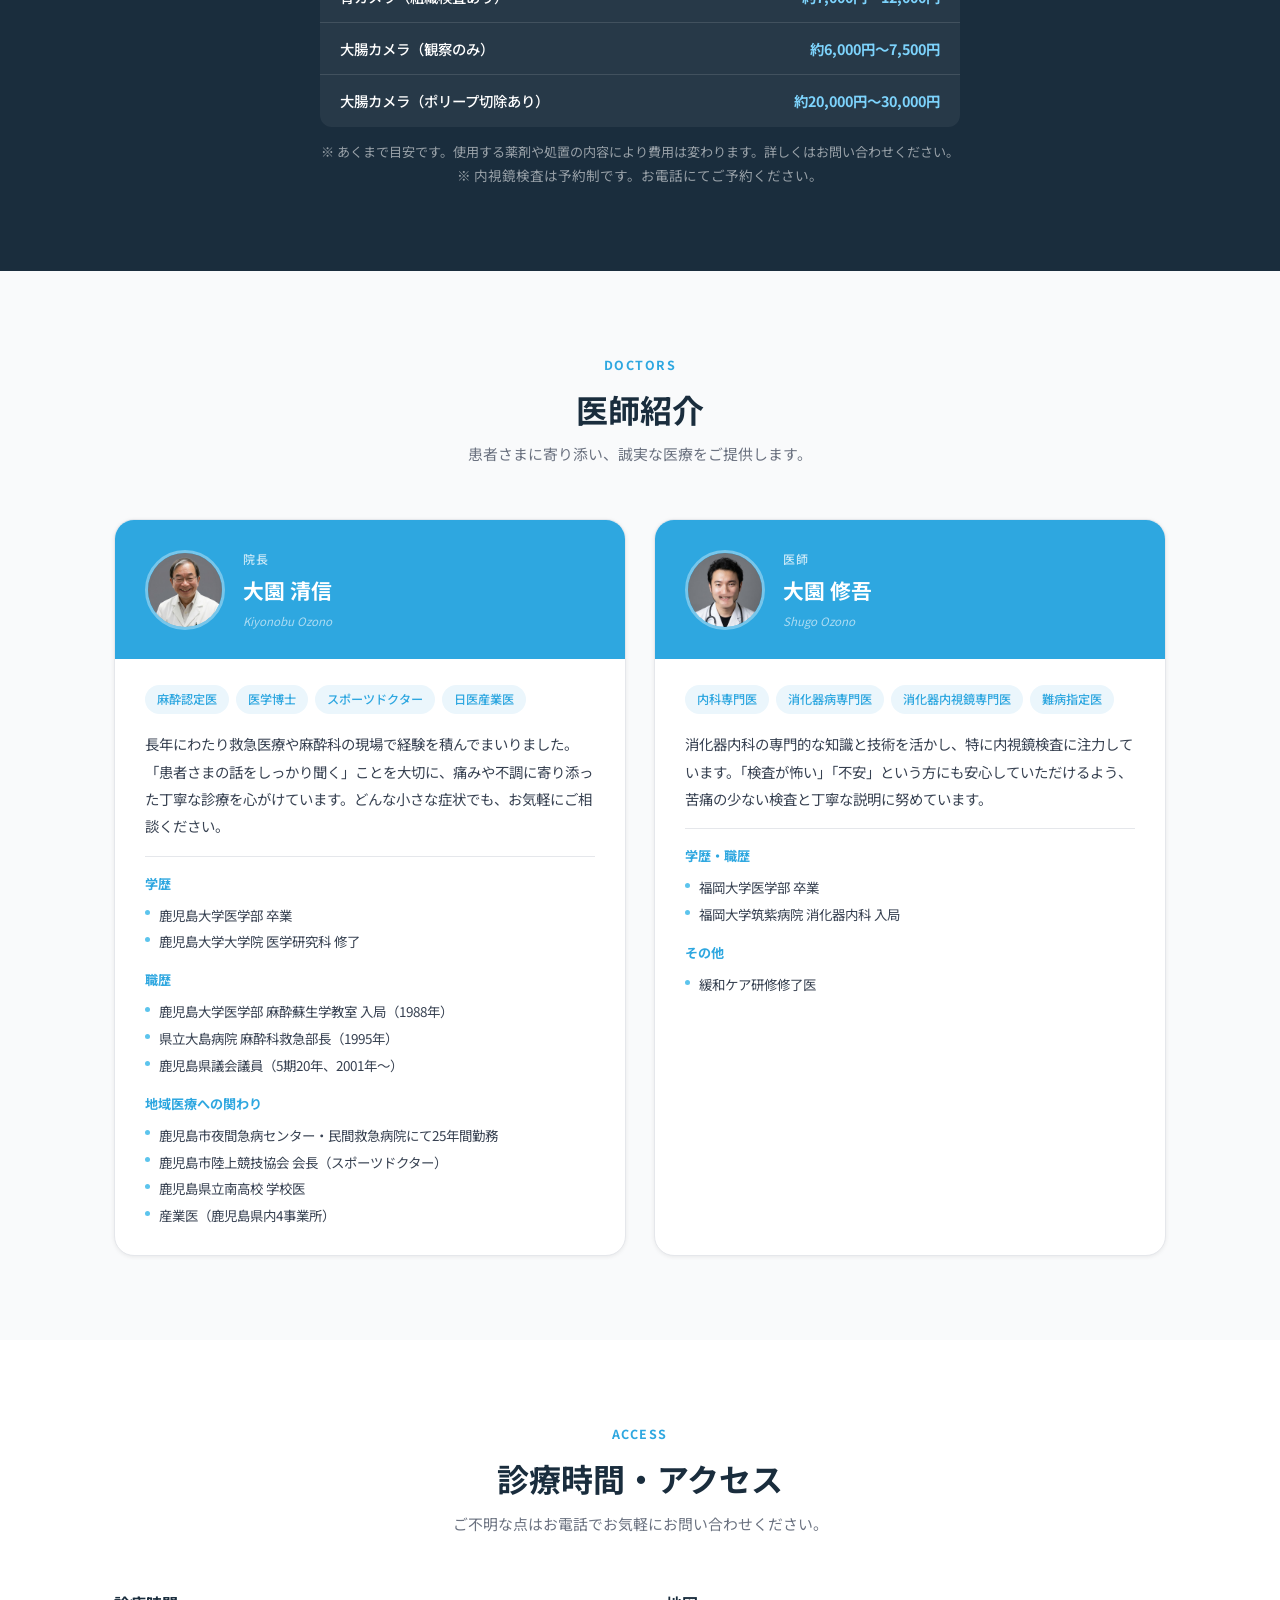
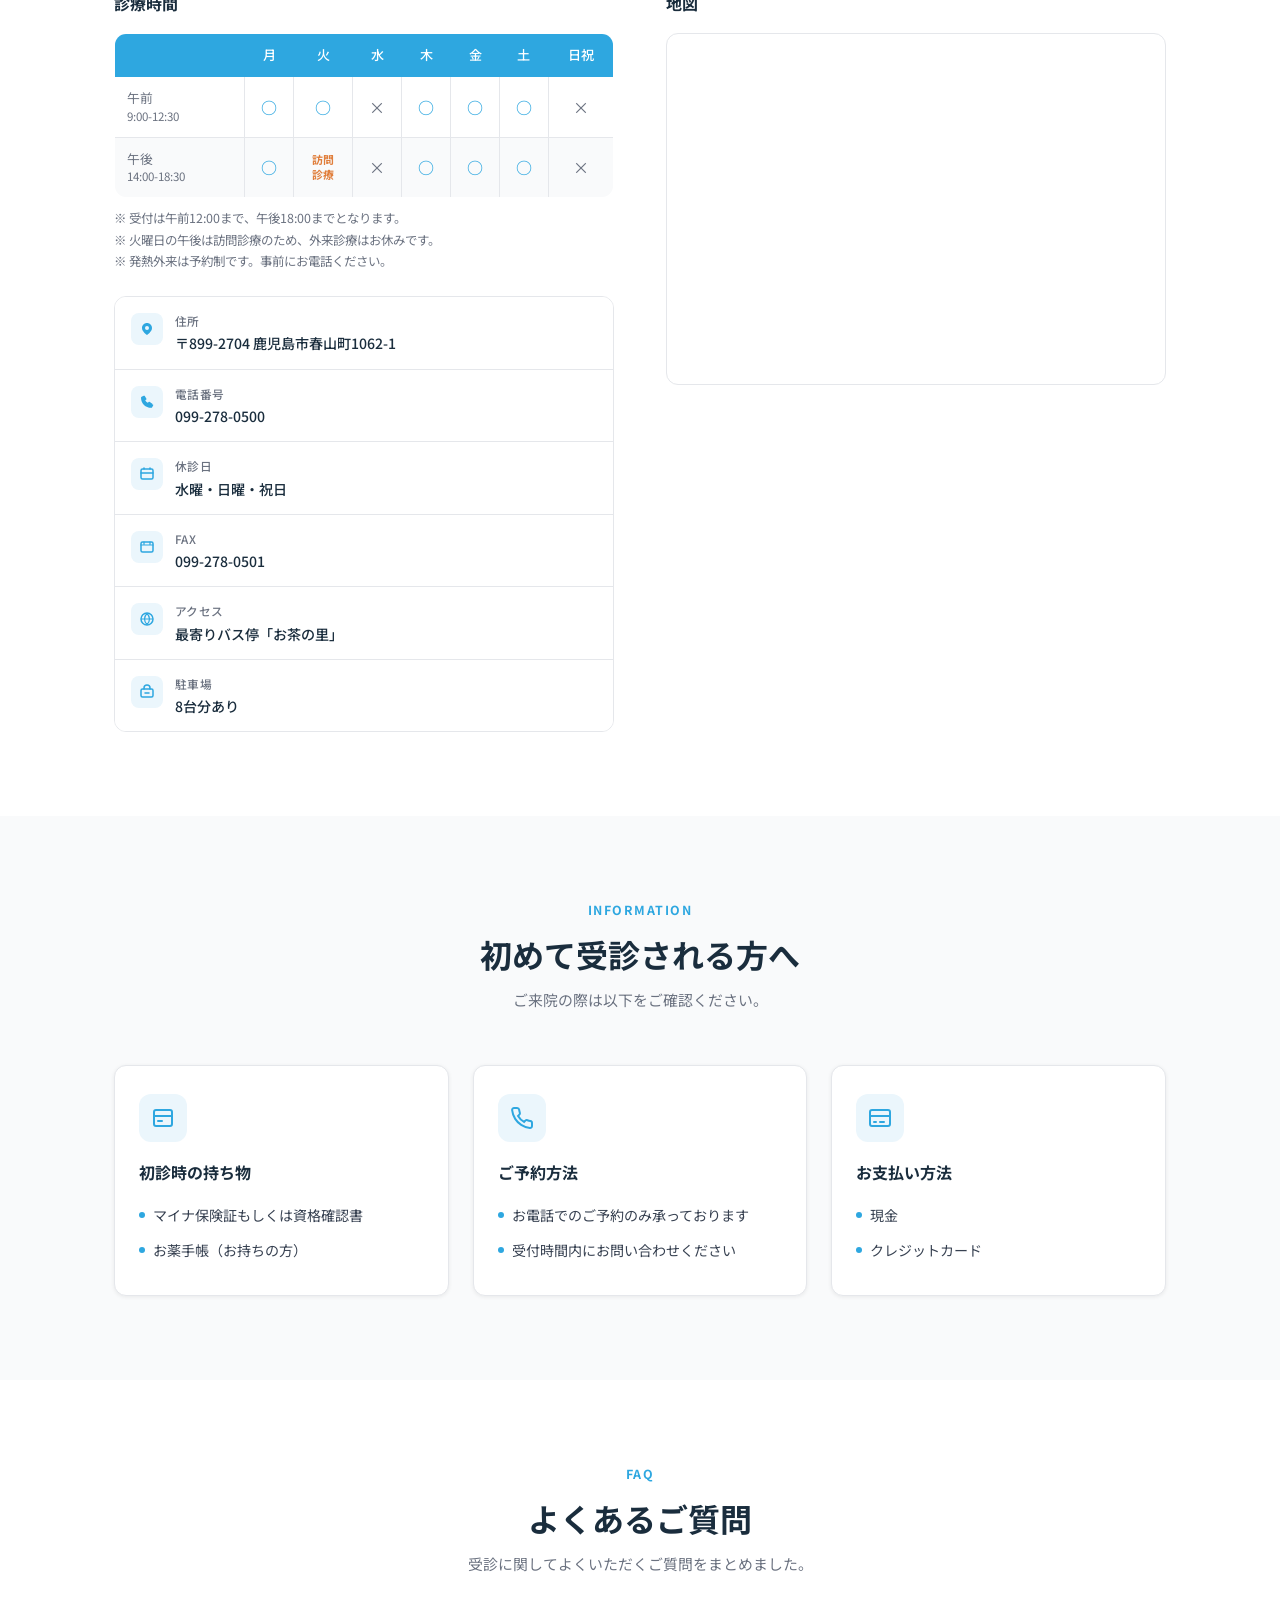
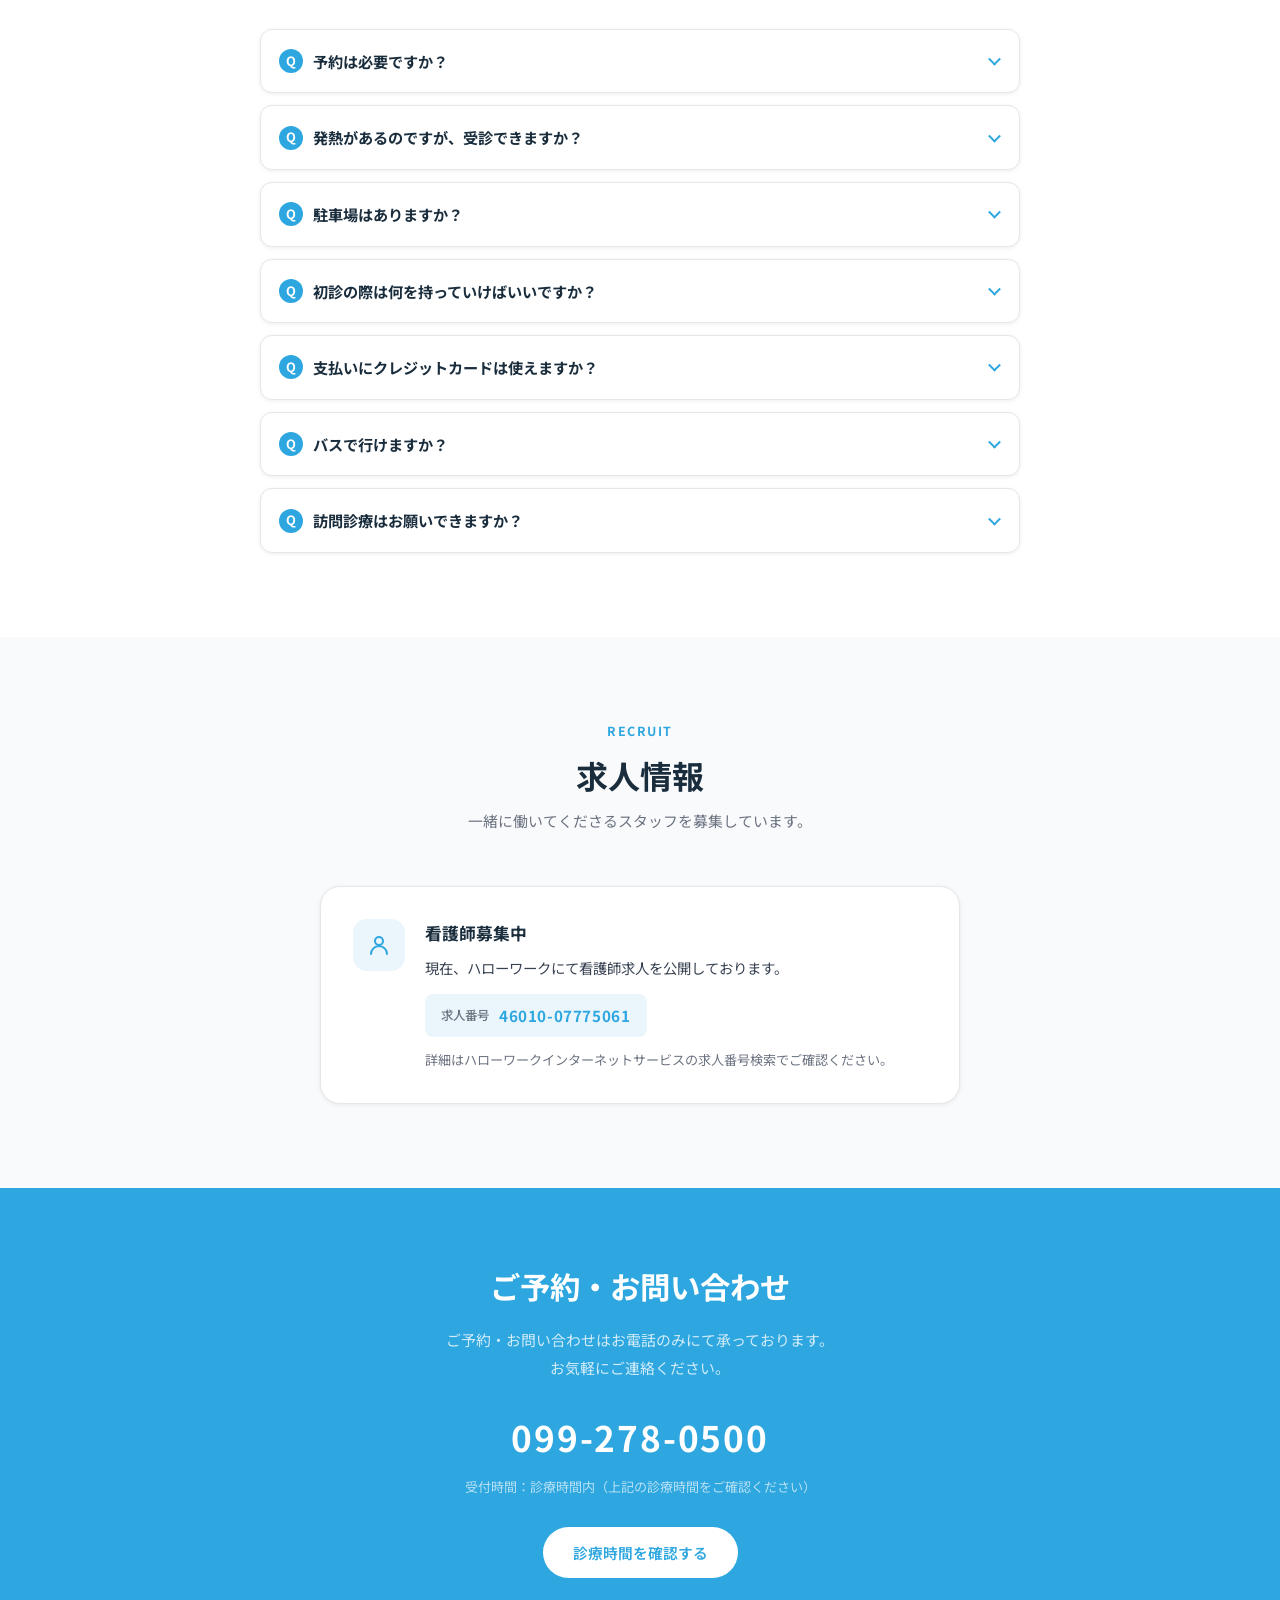
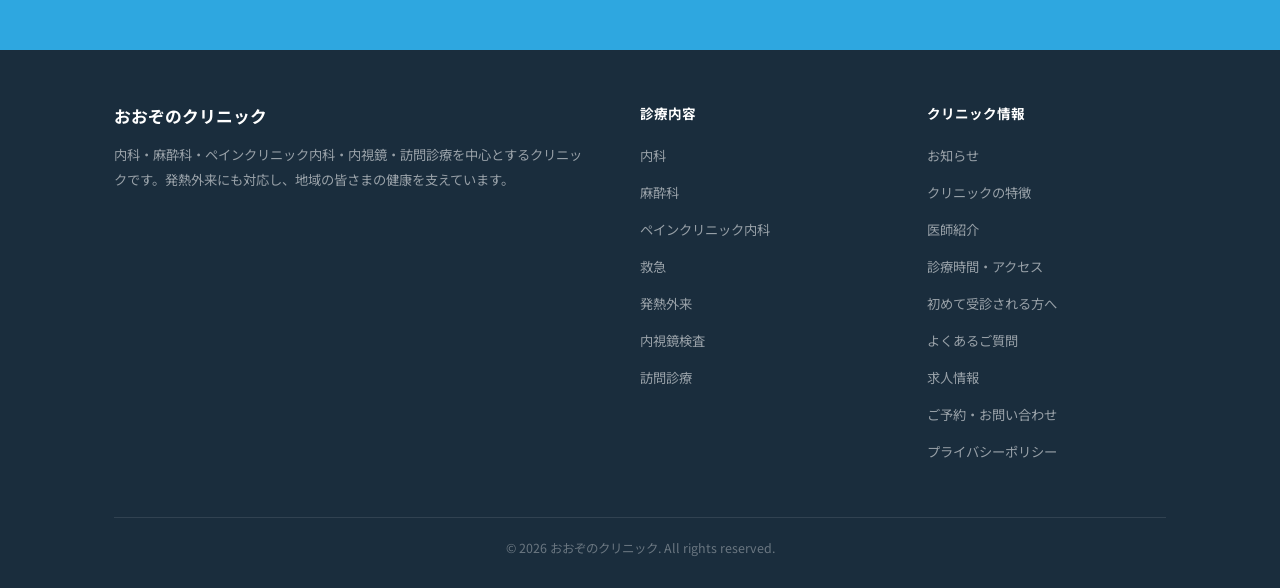
==== commit 2b1b5d0d: "Add home-visit care and endoscopy across site; Tuesday PM schedule; retouch photo - Hero, meta descr" ====
--- a/index.html
+++ b/index.html
@@ -4,13 +4,13 @@
   <meta charset="UTF-8">
   <meta name="viewport" content="width=device-width, initial-scale=1.0">
   <title>おおぞのクリニック | 内科・麻酔科・ペインクリニック内科｜鹿児島市春山町</title>
-  <meta name="description" content="鹿児島市春山町のおおぞのクリニックです。内科・麻酔科・救急・ペインクリニック内科の診療を行っています。発熱外来にも対応。お気軽にご相談ください。">
+  <meta name="description" content="鹿児島市春山町のおおぞのクリニックです。内科・麻酔科・ペインクリニック内科・内視鏡検査・訪問診療を行っています。発熱外来にも対応。お気軽にご相談ください。">
   <link rel="icon" type="image/png" href="favicon.png">
   <link rel="apple-touch-icon" href="apple-touch-icon.png">
   <meta property="og:type" content="website">
   <meta property="og:site_name" content="おおぞのクリニック">
   <meta property="og:title" content="おおぞのクリニック | 内科・麻酔科・ペインクリニック内科｜鹿児島市春山町">
-  <meta property="og:description" content="鹿児島市春山町のおおぞのクリニックです。内科・麻酔科・救急・ペインクリニック内科の診療を行っています。発熱外来にも対応。お気軽にご相談ください。">
+  <meta property="og:description" content="鹿児島市春山町のおおぞのクリニックです。内科・麻酔科・ペインクリニック内科・内視鏡検査・訪問診療を行っています。発熱外来にも対応。お気軽にご相談ください。">
   <meta property="og:url" content="https://daisakut.github.io/ozono/">
   <meta property="og:image" content="https://daisakut.github.io/ozono/logo.png">
   <meta property="og:locale" content="ja_JP">
@@ -63,7 +63,7 @@
       <p class="hero-catch">地域に根ざした、あたたかな医療を</p>
       <h1 class="hero-title">からだの不調や痛みのことなら、<br>おおぞのクリニックへ</h1>
       <p class="hero-desc">
-        内科・麻酔科・ペインクリニック内科を中心に、<br>
+        内科・麻酔科・ペインクリニック内科・内視鏡・訪問診療を中心に、<br>
         幅広い診療をご提供しています。<br>
         発熱外来にも対応しておりますので、<br>
         お気軽にご相談ください。
@@ -140,12 +140,48 @@
       <div class="feature-card">
         <div class="feature-icon">
           <svg width="28" height="28" viewBox="0 0 28 28" fill="none">
+            <circle cx="12" cy="12" r="7" stroke="#2EA7E0" stroke-width="2" fill="none"/>
+            <path d="M17 17l6 6" stroke="#2EA7E0" stroke-width="2" stroke-linecap="round"/>
+            <circle cx="12" cy="12" r="2.5" fill="#2EA7E0"/>
+          </svg>
+        </div>
+        <h3 class="feature-title">苦痛の少ない内視鏡検査</h3>
+        <p class="feature-desc">消化器内視鏡専門医による胃カメラ・大腸カメラ検査を行っています。「つらくない検査」を心がけ、がんの早期発見・早期治療につなげます。</p>
+      </div>
+
+      <div class="feature-card">
+        <div class="feature-icon">
+          <svg width="28" height="28" viewBox="0 0 28 28" fill="none">
+            <path d="M4 13L14 4l10 9" stroke="#2EA7E0" stroke-width="2" stroke-linecap="round" stroke-linejoin="round" fill="none"/>
+            <path d="M7 11v12h14V11" stroke="#2EA7E0" stroke-width="2" stroke-linecap="round" stroke-linejoin="round" fill="none"/>
+            <path d="M14 15.5v4M12 17.5h4" stroke="#2EA7E0" stroke-width="2" stroke-linecap="round"/>
+          </svg>
+        </div>
+        <h3 class="feature-title">訪問診療に対応</h3>
+        <p class="feature-desc">通院が難しい患者さまのご自宅へお伺いする訪問診療を行っています（毎週火曜日午後）。住み慣れたご自宅で安心して療養いただけます。</p>
+      </div>
+
+      <div class="feature-card">
+        <div class="feature-icon">
+          <svg width="28" height="28" viewBox="0 0 28 28" fill="none">
             <path d="M14 4L5 8.5v9C5 21.6 9 25 14 26c5-1 9-4.4 9-8.5v-9L14 4Z" stroke="#2EA7E0" stroke-width="2" fill="none"/>
             <path d="M10 14l2.5 2.5 5.5-5.5" stroke="#2EA7E0" stroke-width="2" stroke-linecap="round" stroke-linejoin="round"/>
           </svg>
         </div>
         <h3 class="feature-title">救急医療の豊富な経験</h3>
         <p class="feature-desc">夜間急病センターや救急病院で25年間にわたり培った経験を活かし、急な体調不良にも迅速に対応いたします。</p>
+      </div>
+
+      <div class="feature-card">
+        <div class="feature-icon">
+          <svg width="28" height="28" viewBox="0 0 28 28" fill="none">
+            <path d="M12 4v12.5a4.5 4.5 0 1 0 4 0V4a2 2 0 0 0-4 0Z" stroke="#2EA7E0" stroke-width="2" fill="none"/>
+            <circle cx="14" cy="20.5" r="2" fill="#2EA7E0"/>
+            <path d="M14 18.5V9" stroke="#2EA7E0" stroke-width="2" stroke-linecap="round"/>
+          </svg>
+        </div>
+        <h3 class="feature-title">発熱外来に対応</h3>
+        <p class="feature-desc">受診歴の有無にかかわらず、発熱などの感染症が疑われる患者さまを受け入れています。予約制ですので、受診前にお電話ください。</p>
       </div>
 
       <div class="feature-card">
@@ -270,6 +306,34 @@
         <div>
           <div class="service-name">救急</div>
           <div class="service-detail">夜間急病センターや救急病院で培った25年間の経験を活かし、急な体調不良に対応いたします。</div>
+        </div>
+      </div>
+
+      <div class="service-item">
+        <div class="service-icon">
+          <svg width="22" height="22" viewBox="0 0 22 22" fill="none">
+            <circle cx="9.5" cy="9.5" r="5.5" stroke="#2EA7E0" stroke-width="1.8" fill="none"/>
+            <path d="M13.5 13.5l5 5" stroke="#2EA7E0" stroke-width="1.8" stroke-linecap="round"/>
+            <circle cx="9.5" cy="9.5" r="1.8" fill="#2EA7E0"/>
+          </svg>
+        </div>
+        <div>
+          <div class="service-name">内視鏡検査</div>
+          <div class="service-detail">消化器内視鏡専門医による胃カメラ・大腸カメラ検査を行います。詳しくは<a href="#endoscopy">内視鏡検査のご案内</a>をご覧ください。</div>
+        </div>
+      </div>
+
+      <div class="service-item">
+        <div class="service-icon">
+          <svg width="22" height="22" viewBox="0 0 22 22" fill="none">
+            <path d="M3 10.5L11 3.5l8 7" stroke="#2EA7E0" stroke-width="1.8" stroke-linecap="round" stroke-linejoin="round" fill="none"/>
+            <path d="M5.5 9v9.5h11V9" stroke="#2EA7E0" stroke-width="1.8" stroke-linecap="round" stroke-linejoin="round" fill="none"/>
+            <path d="M11 12v4M9 14h4" stroke="#2EA7E0" stroke-width="1.8" stroke-linecap="round"/>
+          </svg>
+        </div>
+        <div>
+          <div class="service-name">訪問診療</div>
+          <div class="service-detail">通院が困難な患者さまのご自宅へお伺いして診療を行います。毎週火曜日の午後に実施しています。ご希望の方はお電話にてご相談ください。</div>
         </div>
       </div>
 
@@ -517,7 +581,7 @@
             <tr>
               <td class="hours-period">午後<br><small>14:00-18:30</small></td>
               <td class="ok">○</td>
-              <td class="ok">○</td>
+              <td class="visit">訪問<br>診療</td>
               <td class="ng">×</td>
               <td class="ok">○</td>
               <td class="ok">○</td>
@@ -526,7 +590,7 @@
             </tr>
           </tbody>
         </table>
-        <p class="hours-note">※ 受付は午前12:00まで、午後18:00までとなります。<br>※ 発熱外来は予約制です。事前にお電話ください。</p>
+        <p class="hours-note">※ 受付は午前12:00まで、午後18:00までとなります。<br>※ 火曜日の午後は訪問診療のため、外来診療はお休みです。<br>※ 発熱外来は予約制です。事前にお電話ください。</p>
 
         <div class="access-items">
           <div class="access-item">
@@ -705,6 +769,11 @@
       <details class="faq-item">
         <summary class="faq-q">バスで行けますか？</summary>
         <div class="faq-a">最寄りのバス停は「お茶の里」です。バス停から当院までは徒歩でお越しいただけます。</div>
+      </details>
+
+      <details class="faq-item">
+        <summary class="faq-q">訪問診療はお願いできますか？</summary>
+        <div class="faq-a">毎週火曜日の午後に訪問診療を行っています。通院が難しい方は、お電話（099-278-0500）にてお気軽にご相談ください。なお、火曜日の午後は訪問診療のため外来診療はお休みです。</div>
       </details>
 
     </div>
@@ -754,7 +823,7 @@
     <div class="footer-grid">
       <div class="footer-about">
         <p class="footer-name">おおぞのクリニック</p>
-        <p class="footer-desc">内科・麻酔科・ペインクリニック内科を専門とするクリニックです。発熱外来にも対応し、地域の皆さまの健康を支えています。</p>
+        <p class="footer-desc">内科・麻酔科・ペインクリニック内科・内視鏡・訪問診療を中心とするクリニックです。発熱外来にも対応し、地域の皆さまの健康を支えています。</p>
       </div>
       <div>
         <p class="footer-heading">診療内容</p>
@@ -765,6 +834,7 @@
           <li><a href="#services">救急</a></li>
           <li><a href="#fever">発熱外来</a></li>
           <li><a href="#endoscopy">内視鏡検査</a></li>
+          <li><a href="#services">訪問診療</a></li>
         </ul>
       </div>
       <div>
--- a/style.css
+++ b/style.css
@@ -708,6 +708,7 @@
 
 .hours-table td.ok  { color: var(--primary);    font-weight: 700; font-size: 1rem; }
 .hours-table td.ng  { color: var(--text-gray);  font-size: 1rem; }
+.hours-table td.visit { color: var(--accent-dark); font-weight: 700; font-size: 0.68rem; line-height: 1.4; }
 .hours-table tr:nth-child(even) td { background: var(--bg); }
 
 .hours-note {
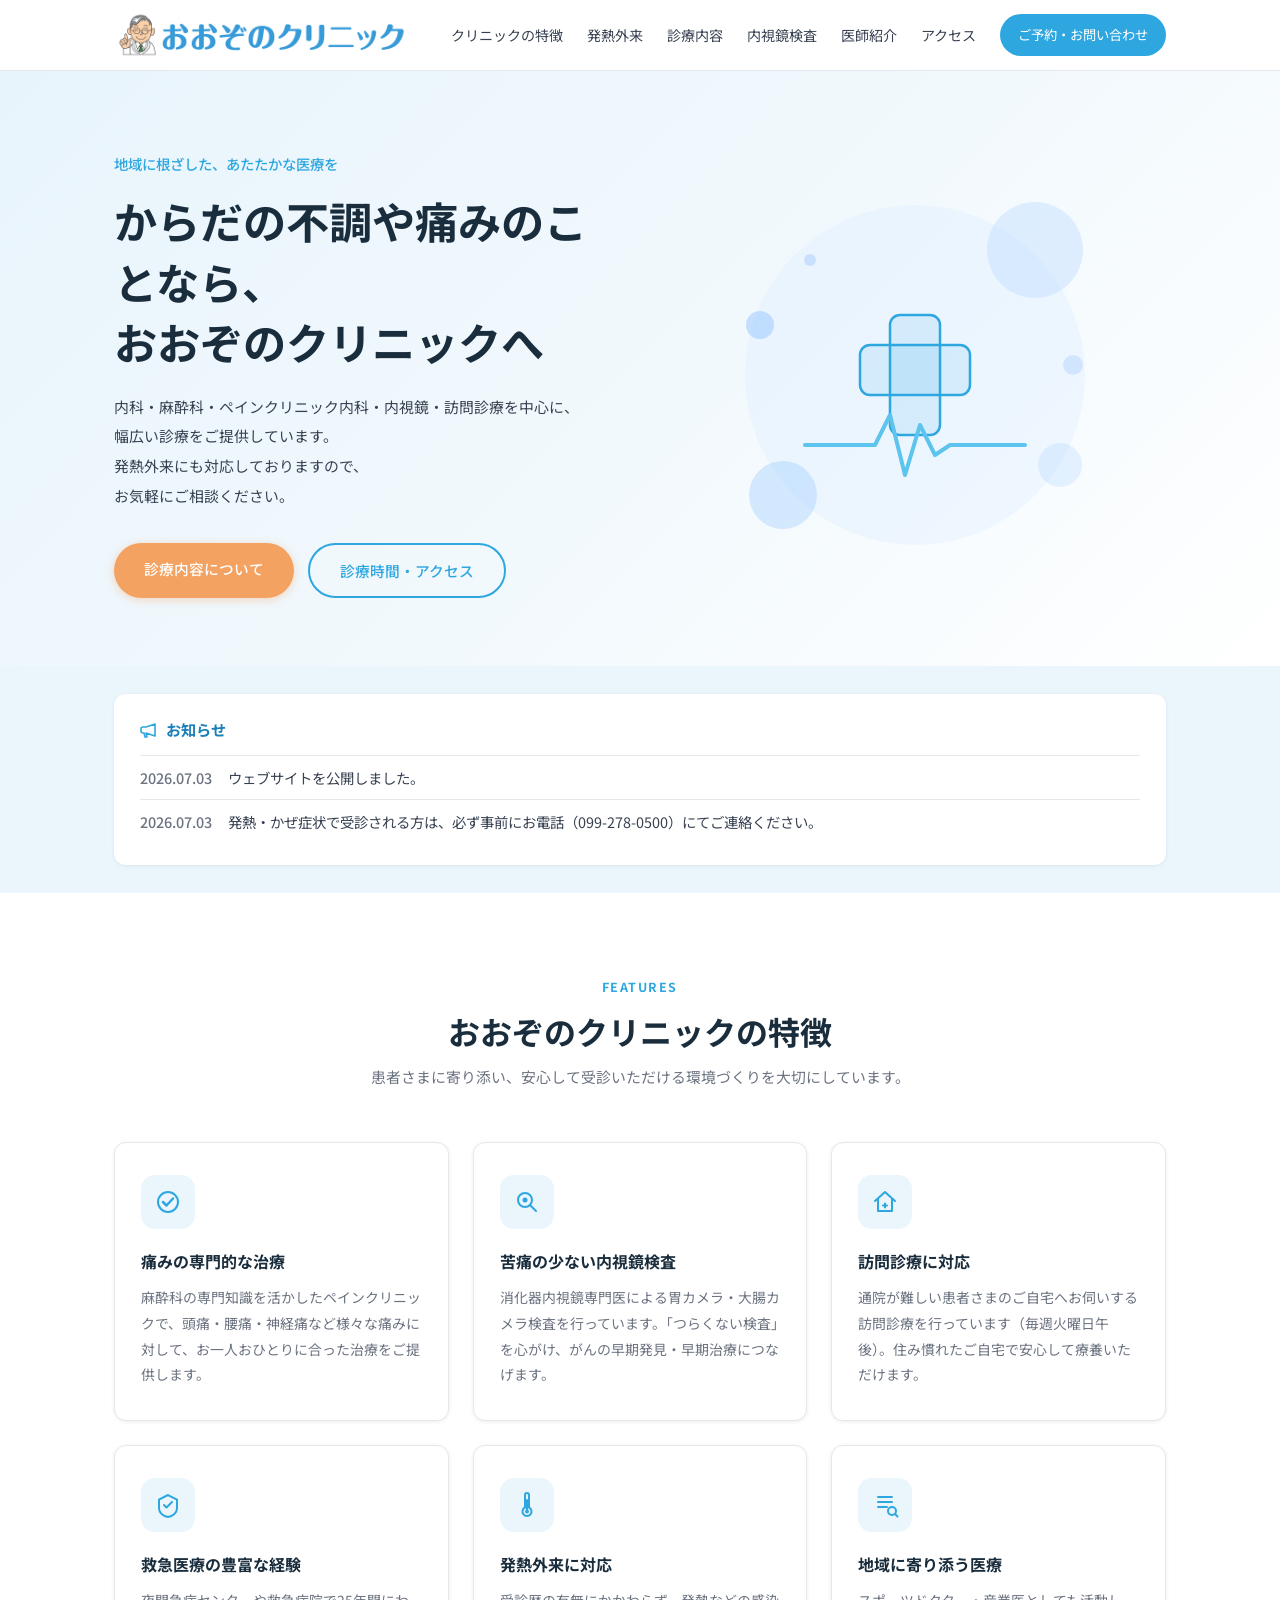
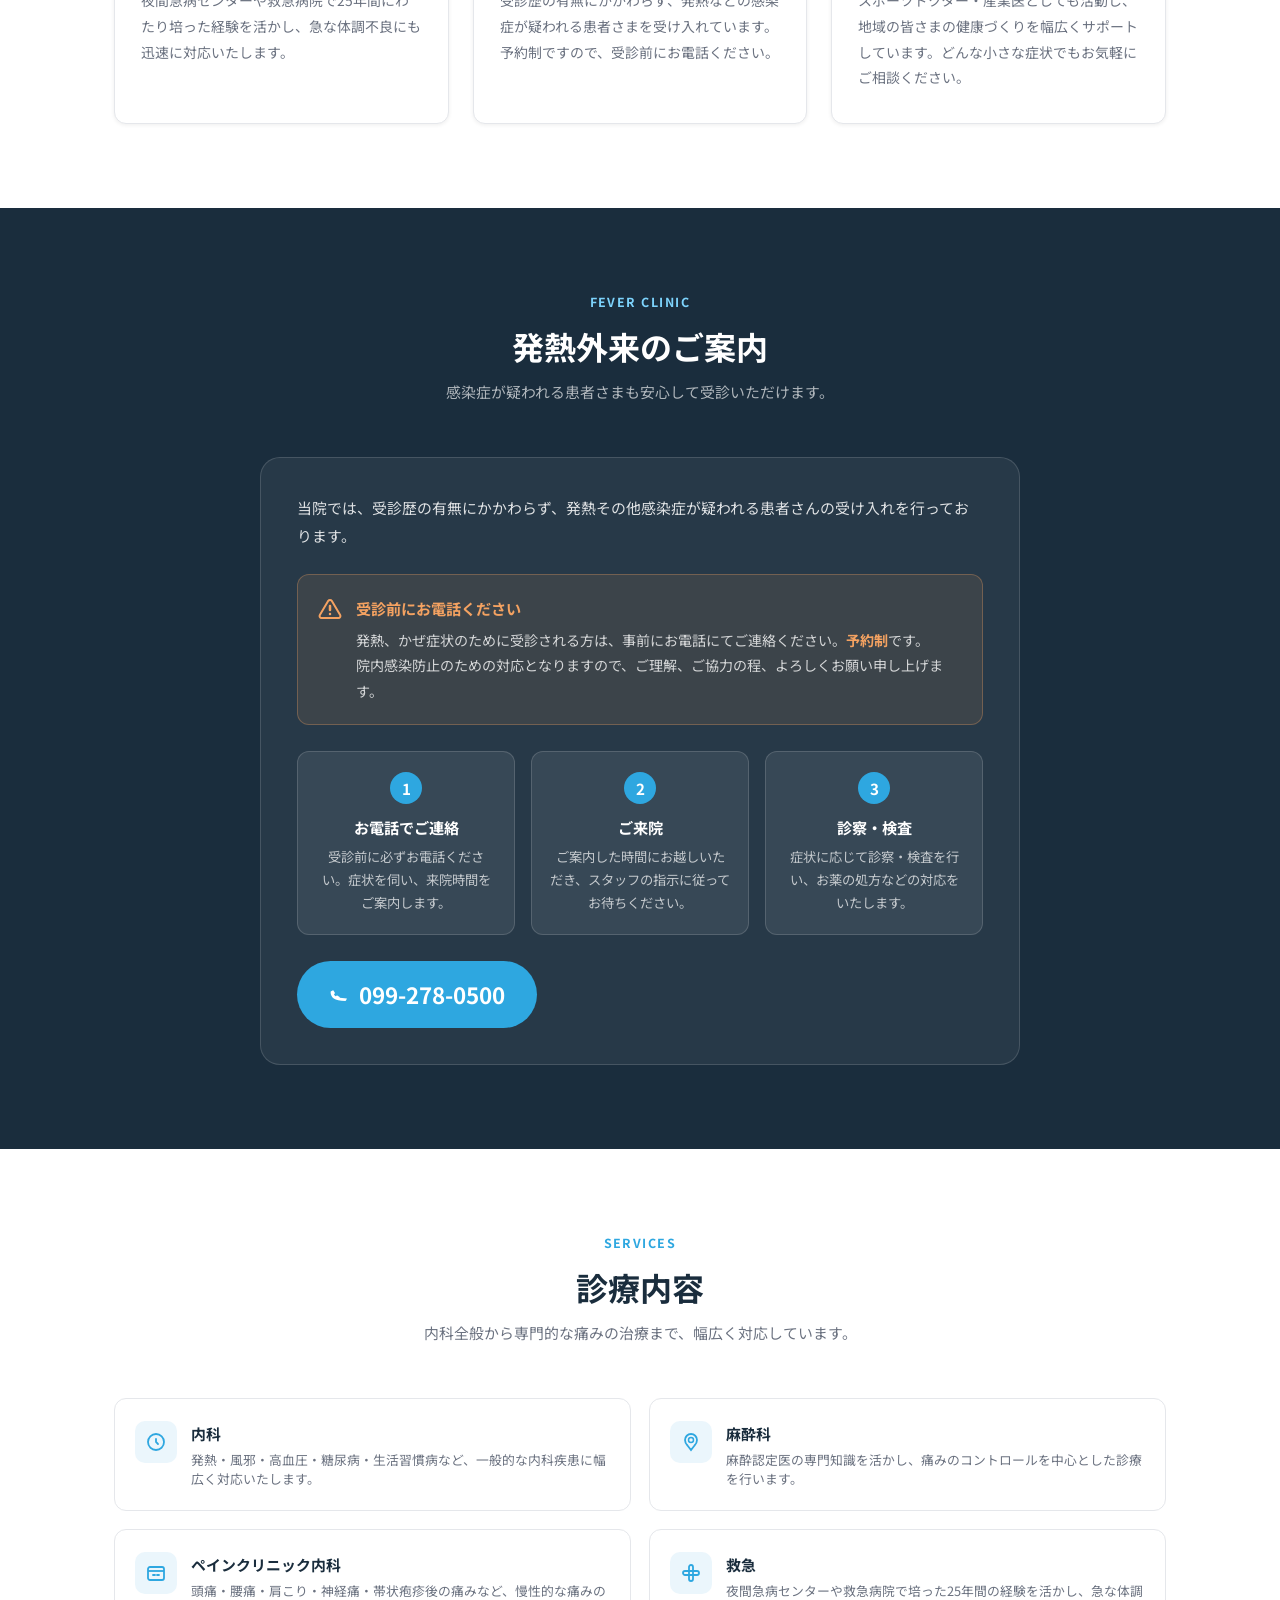
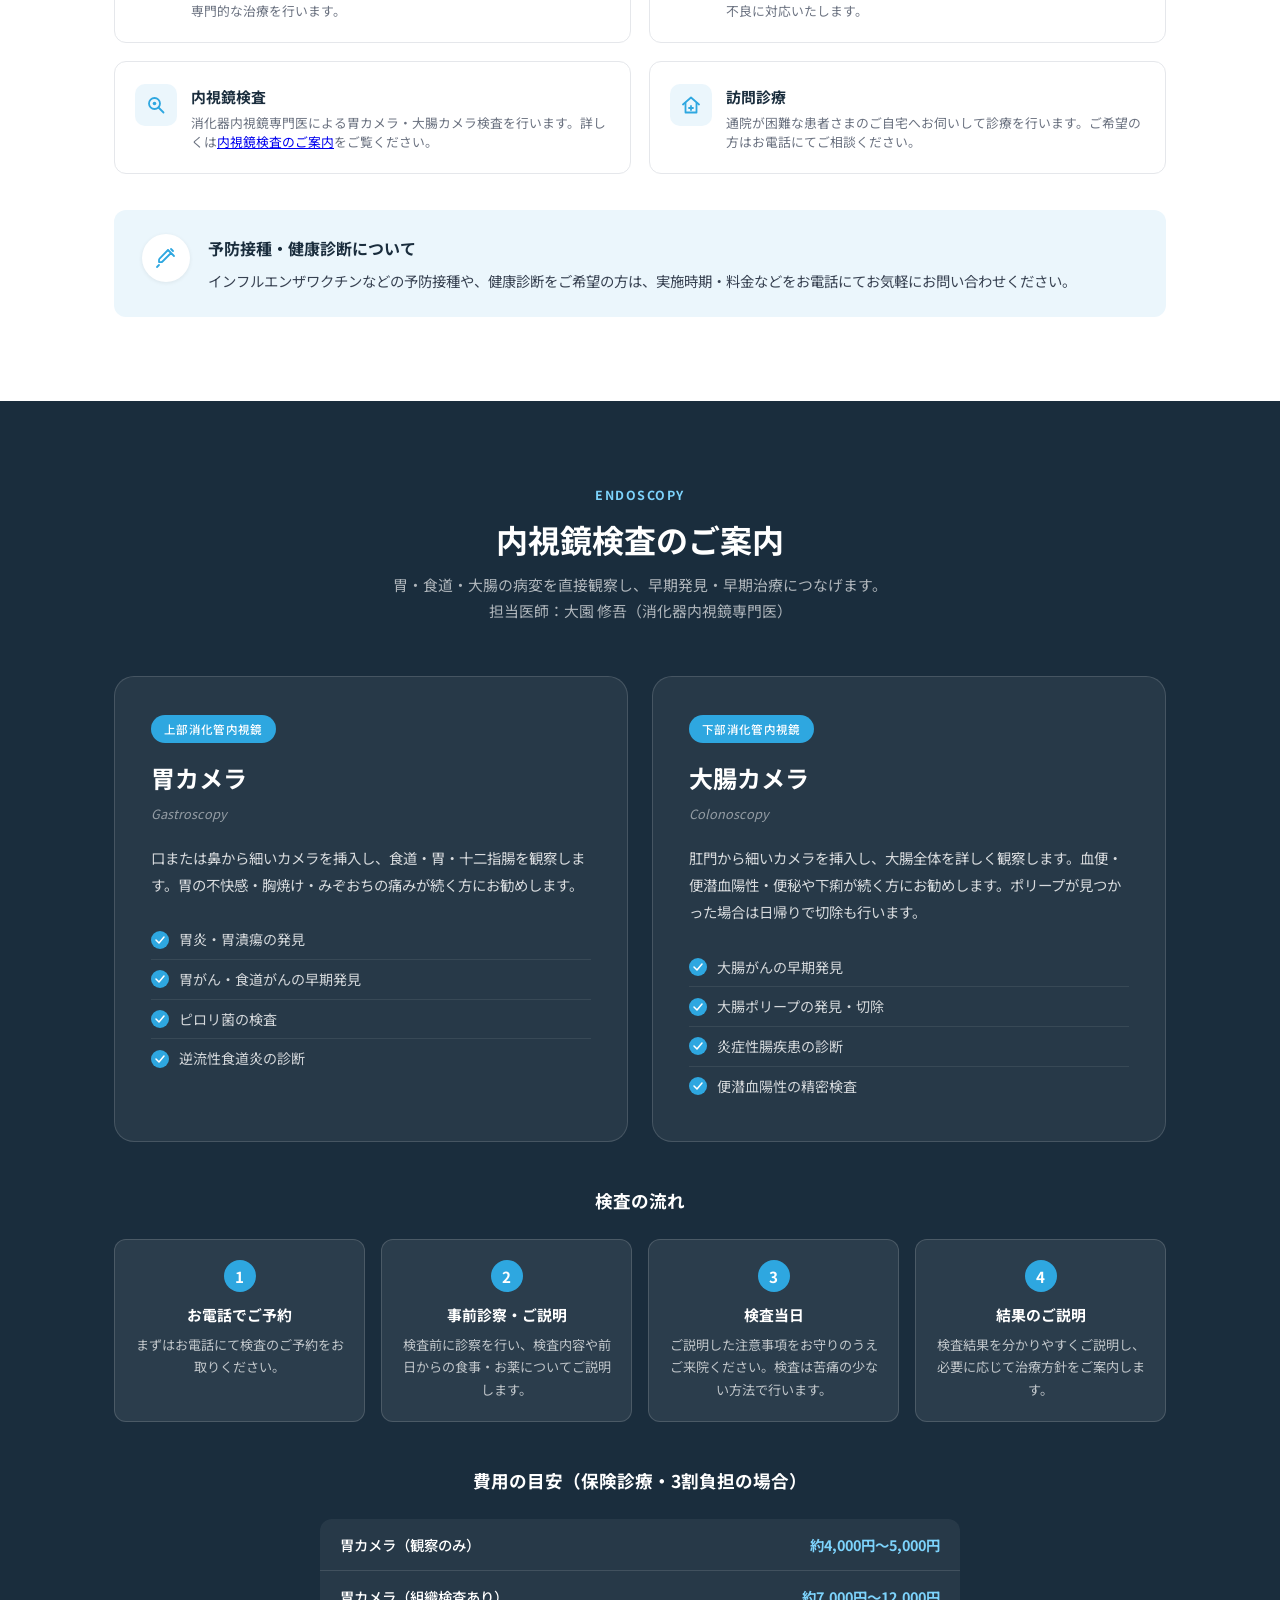
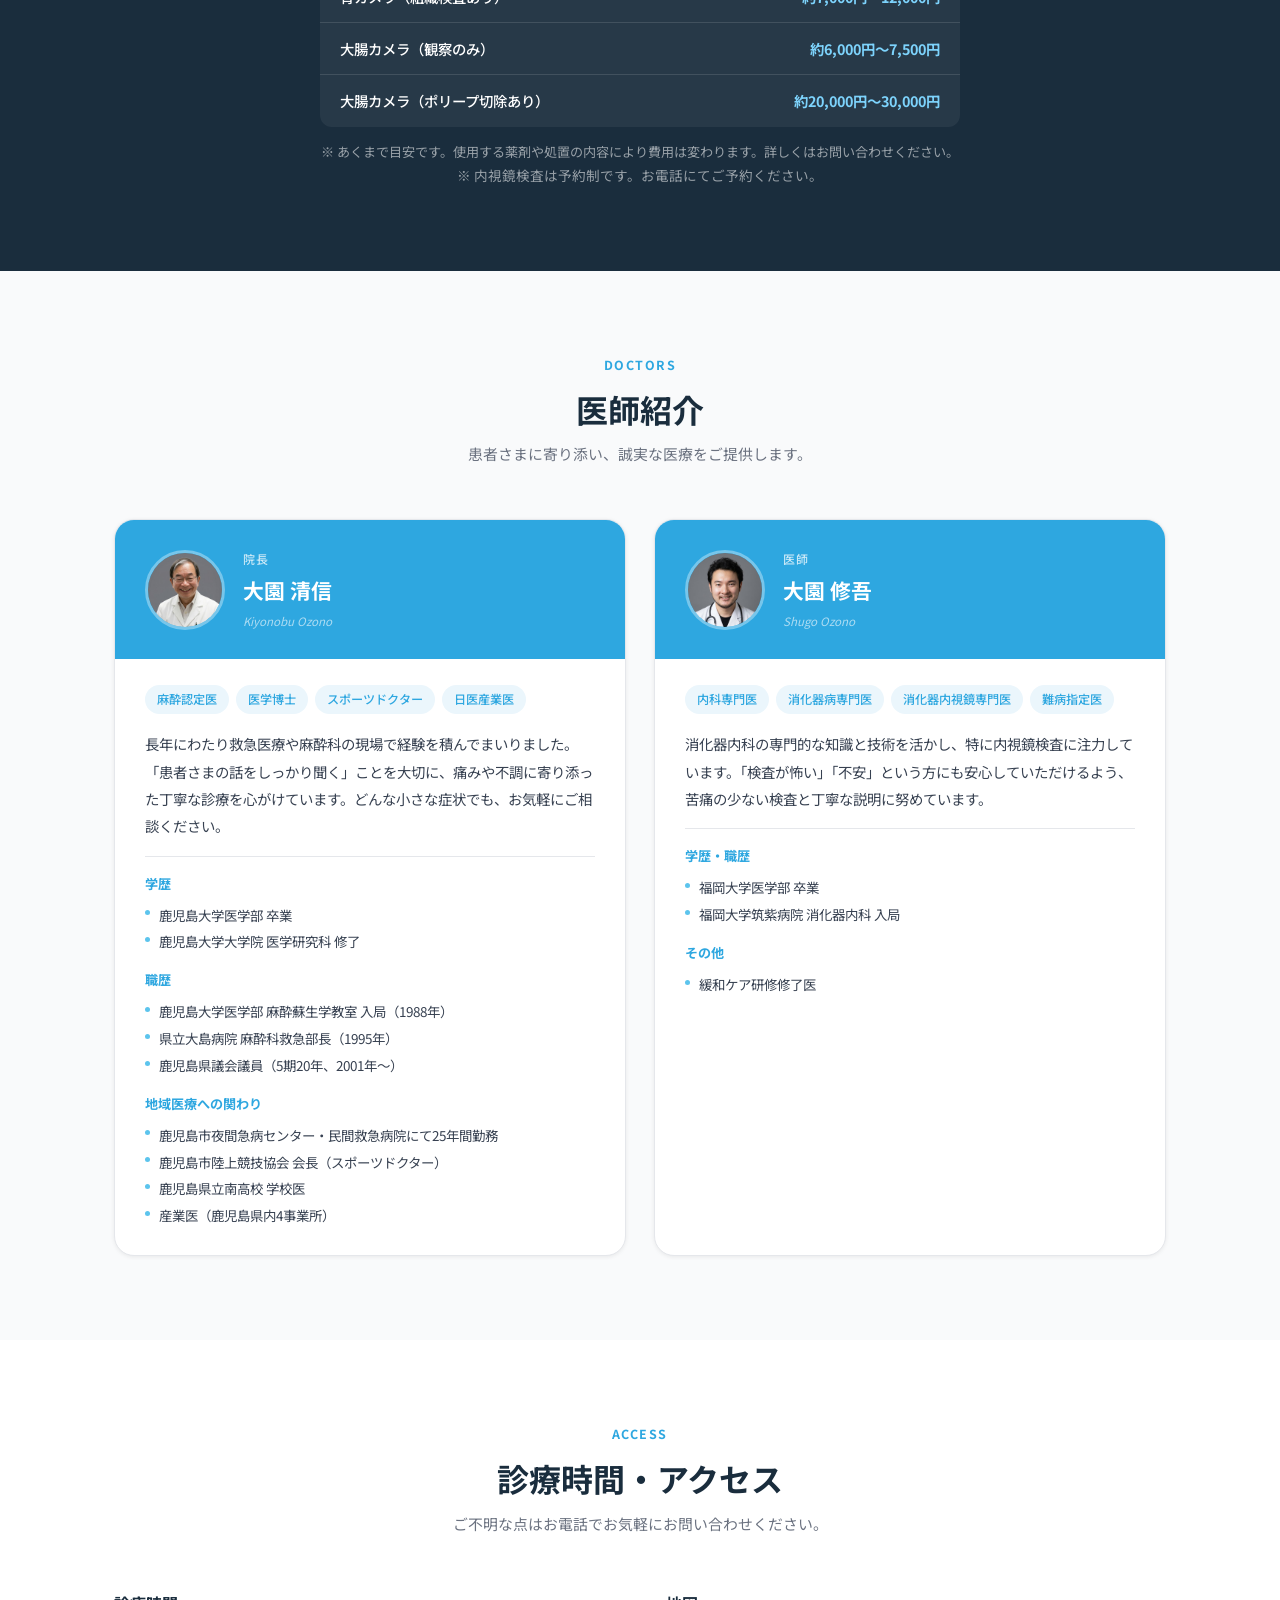
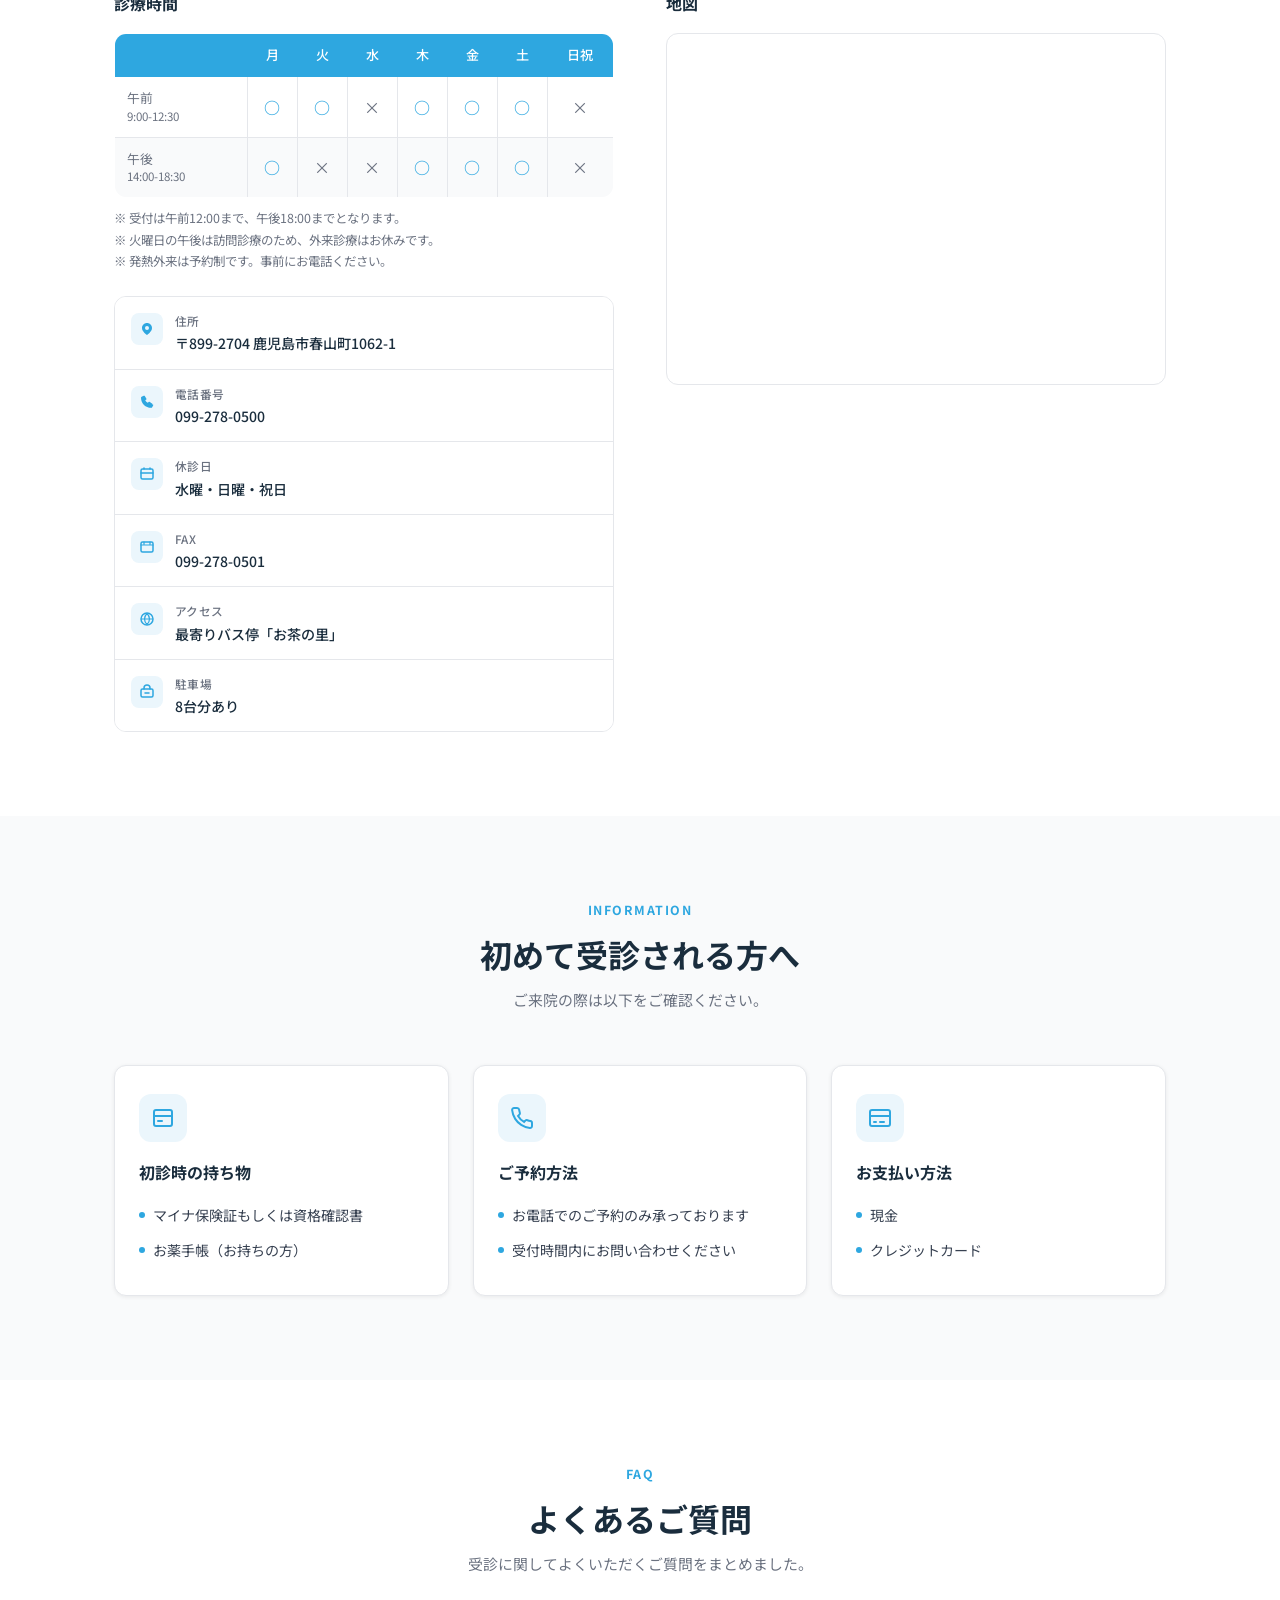
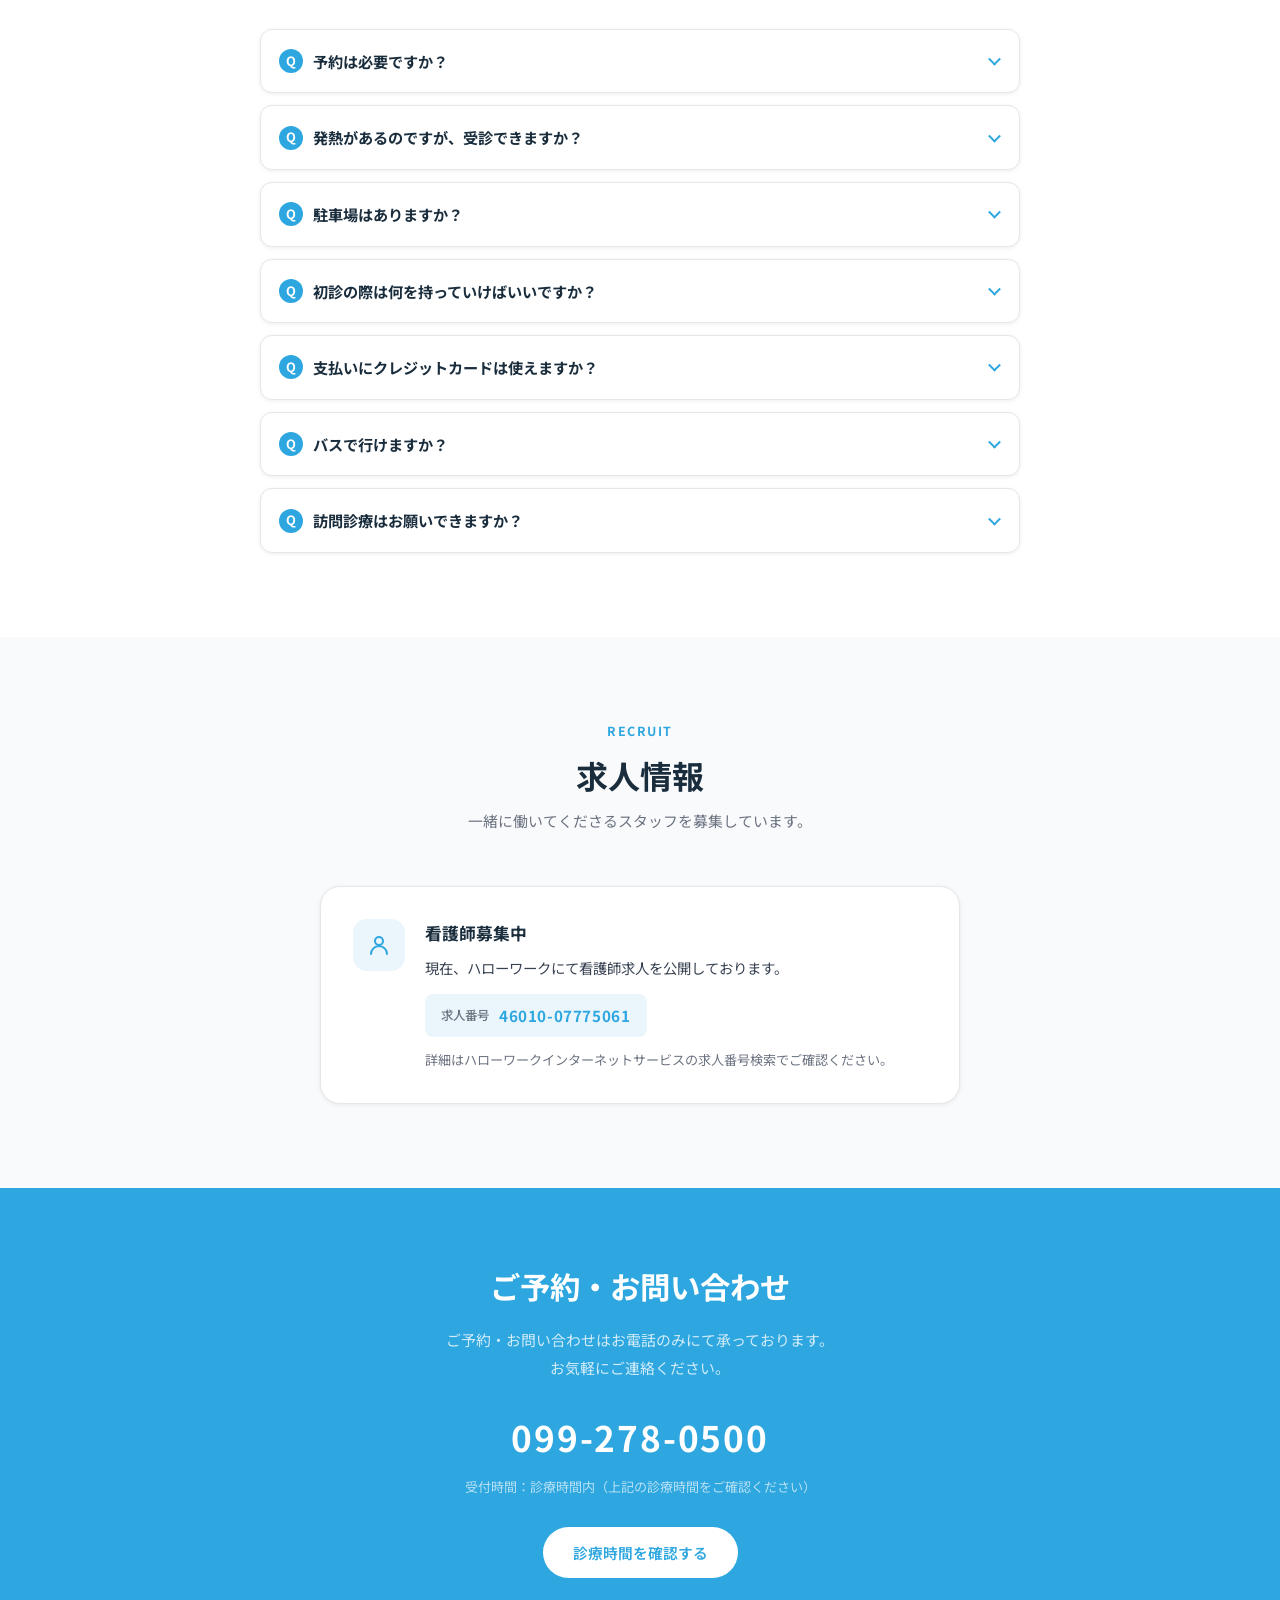
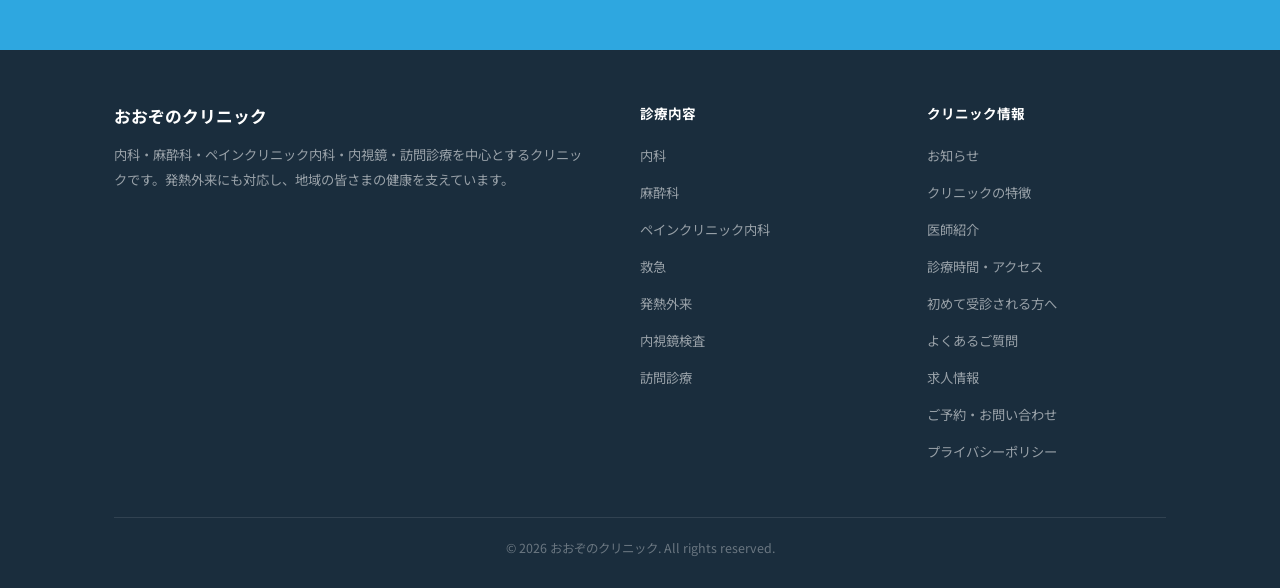
==== commit f4b4f69e: "Remove Tuesday mention from home-visit service; mark Tuesday PM as closed in hours table" ====
--- a/index.html
+++ b/index.html
@@ -333,7 +333,7 @@
         </div>
         <div>
           <div class="service-name">訪問診療</div>
-          <div class="service-detail">通院が困難な患者さまのご自宅へお伺いして診療を行います。毎週火曜日の午後に実施しています。ご希望の方はお電話にてご相談ください。</div>
+          <div class="service-detail">通院が困難な患者さまのご自宅へお伺いして診療を行います。ご希望の方はお電話にてご相談ください。</div>
         </div>
       </div>
 
@@ -581,7 +581,7 @@
             <tr>
               <td class="hours-period">午後<br><small>14:00-18:30</small></td>
               <td class="ok">○</td>
-              <td class="visit">訪問<br>診療</td>
+              <td class="ng">×</td>
               <td class="ng">×</td>
               <td class="ok">○</td>
               <td class="ok">○</td>
--- a/style.css
+++ b/style.css
@@ -708,7 +708,6 @@
 
 .hours-table td.ok  { color: var(--primary);    font-weight: 700; font-size: 1rem; }
 .hours-table td.ng  { color: var(--text-gray);  font-size: 1rem; }
-.hours-table td.visit { color: var(--accent-dark); font-weight: 700; font-size: 0.68rem; line-height: 1.4; }
 .hours-table tr:nth-child(even) td { background: var(--bg); }
 
 .hours-note {
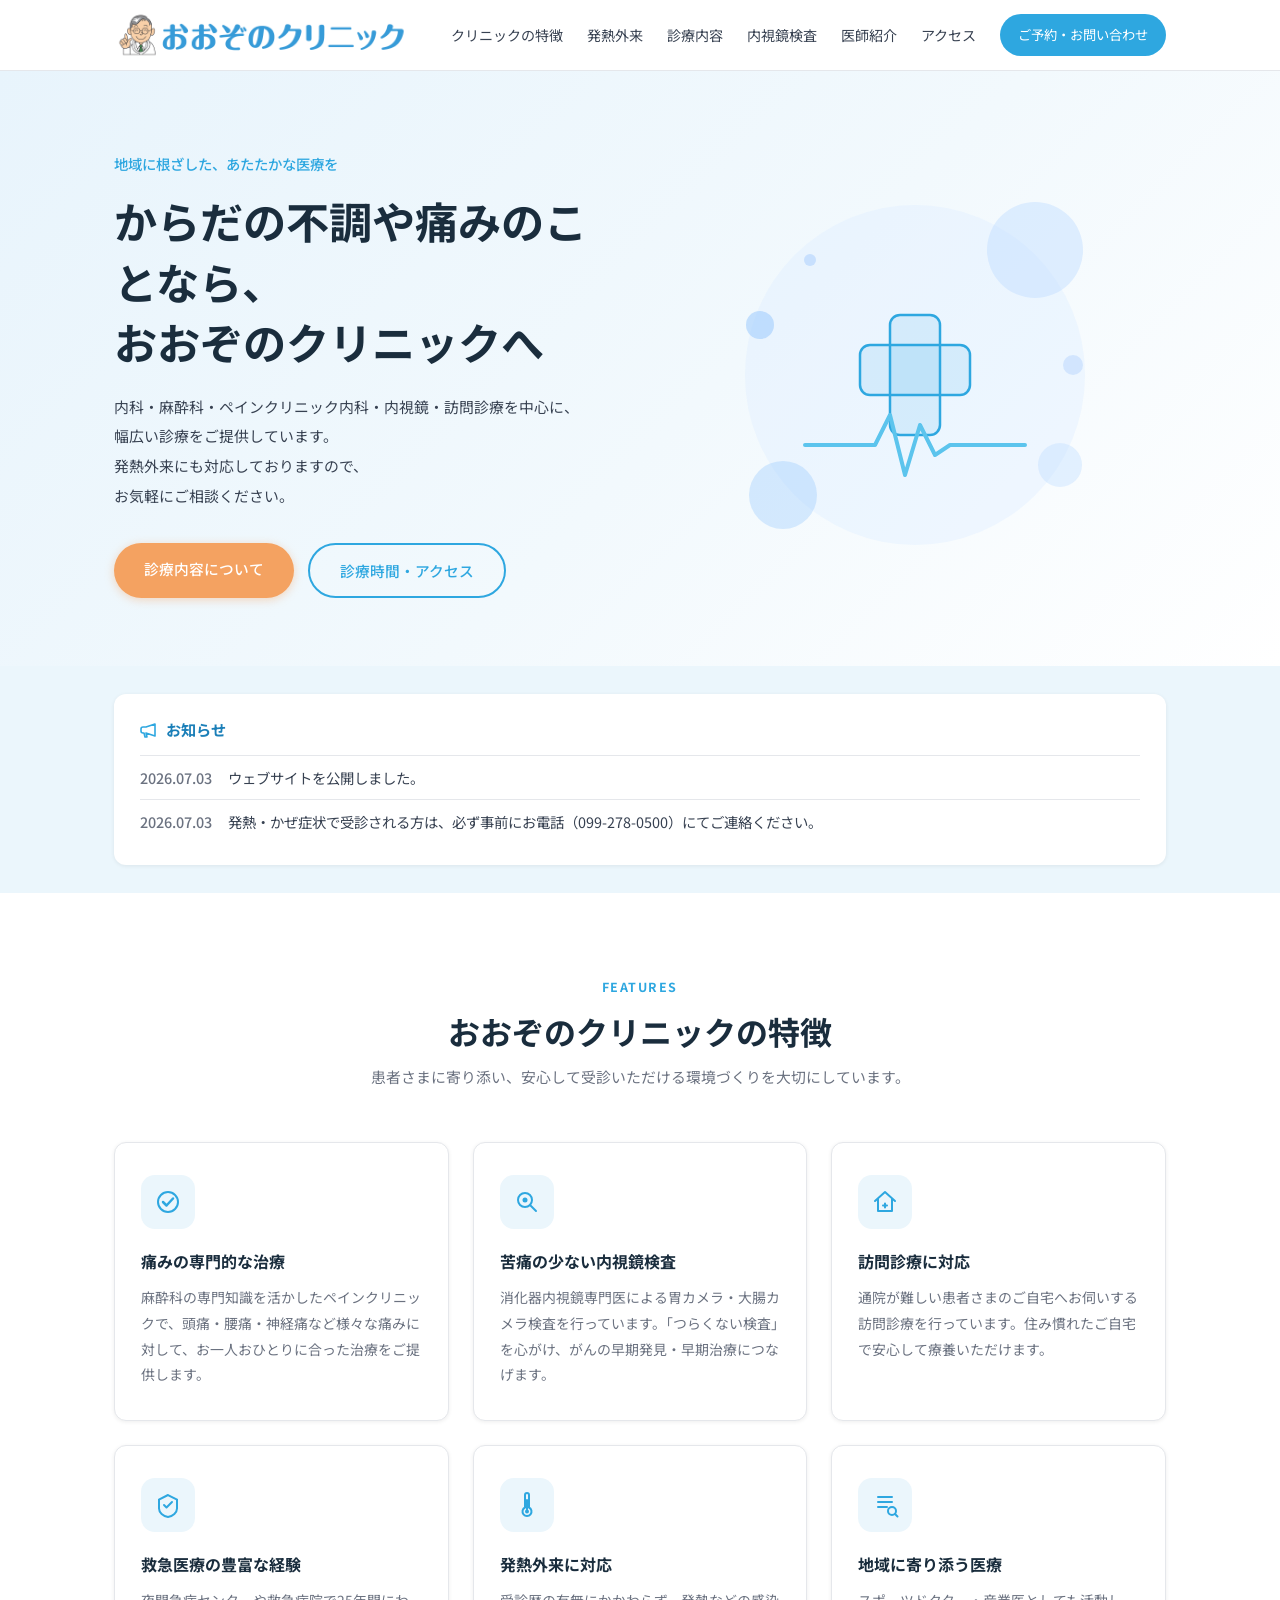
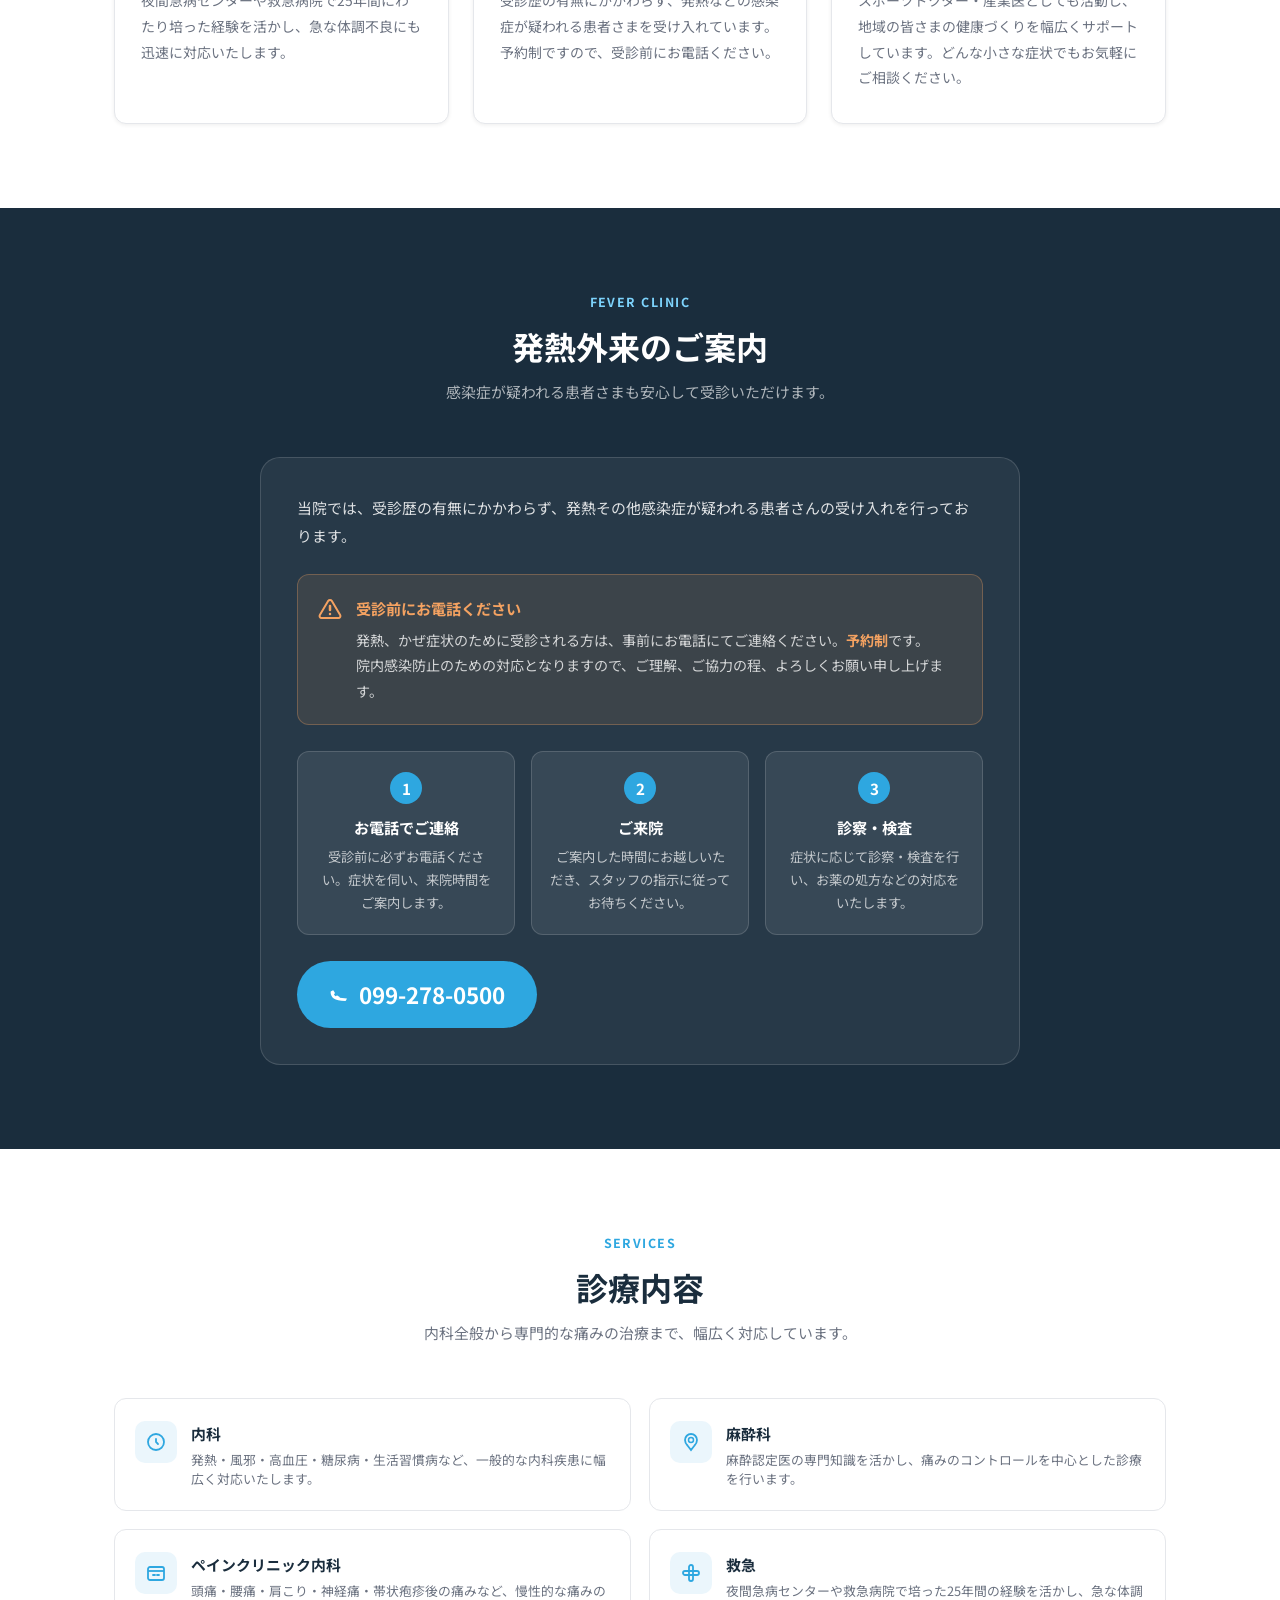
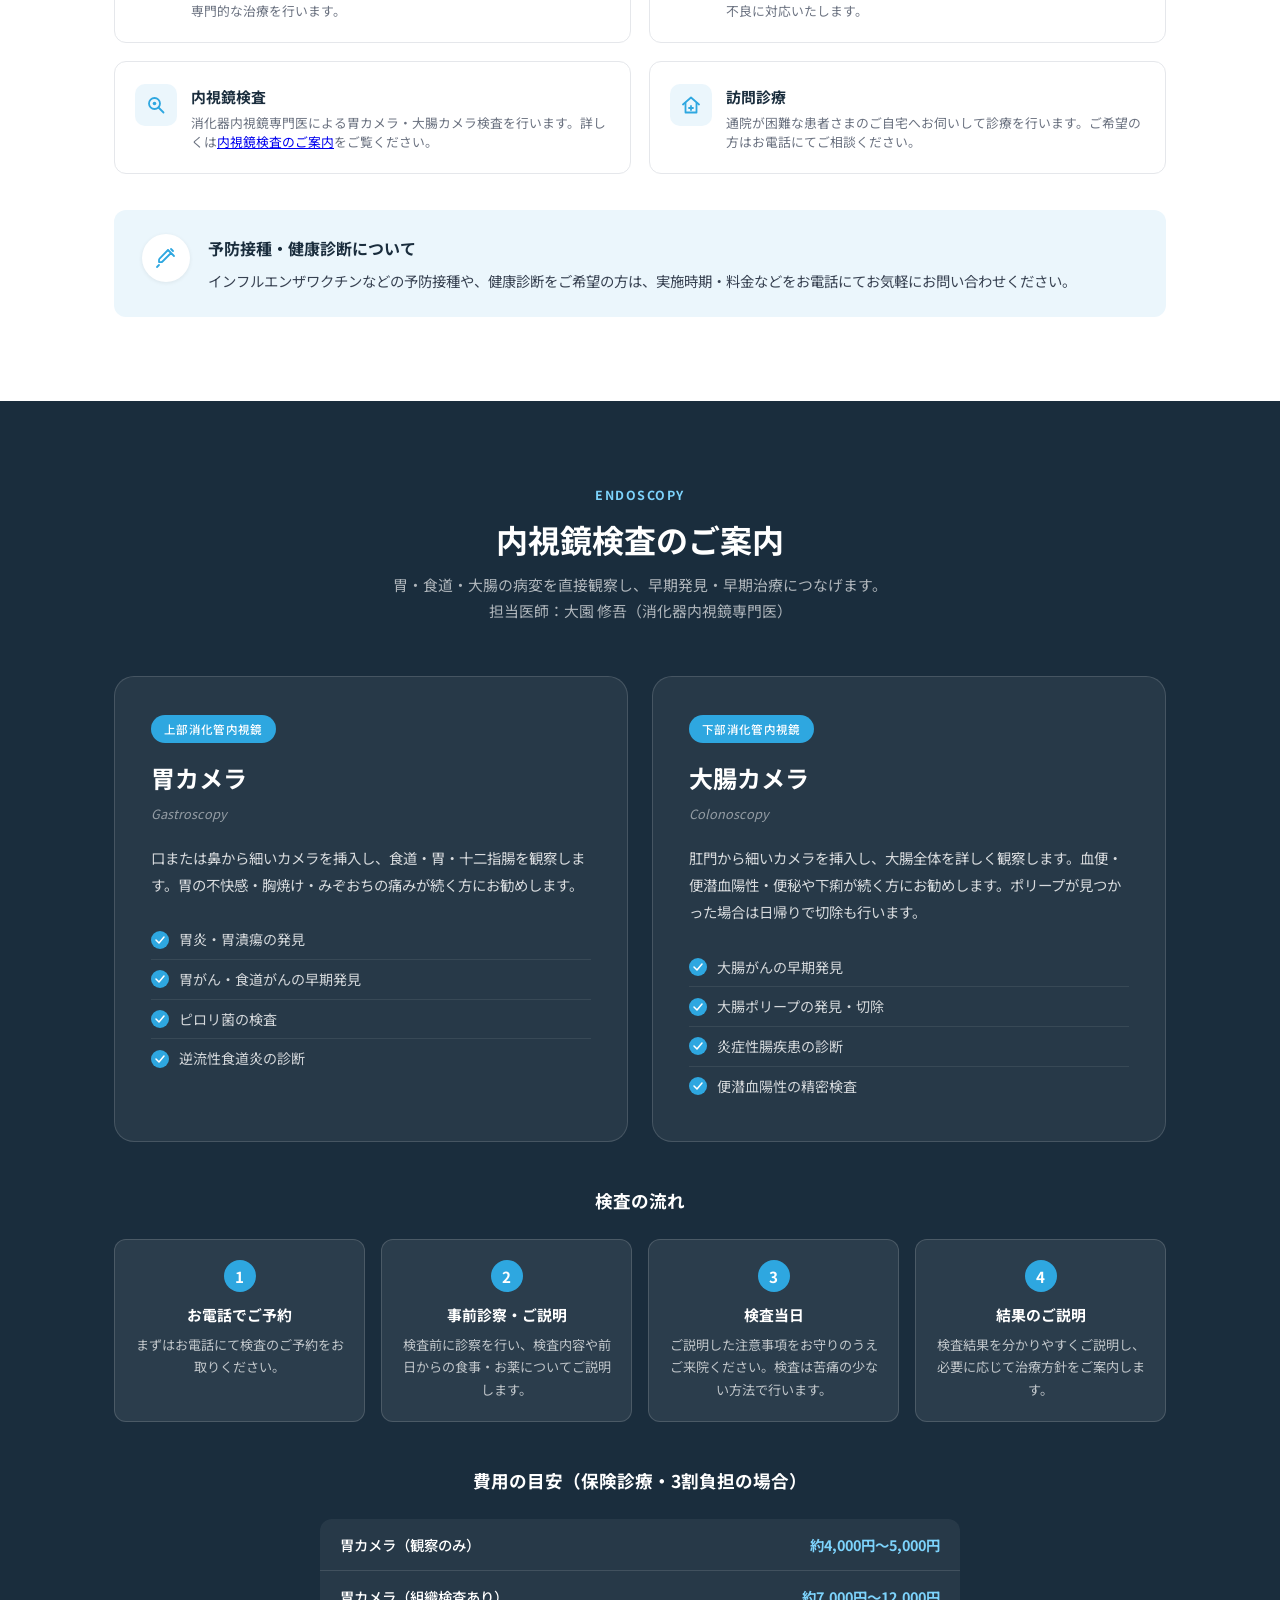
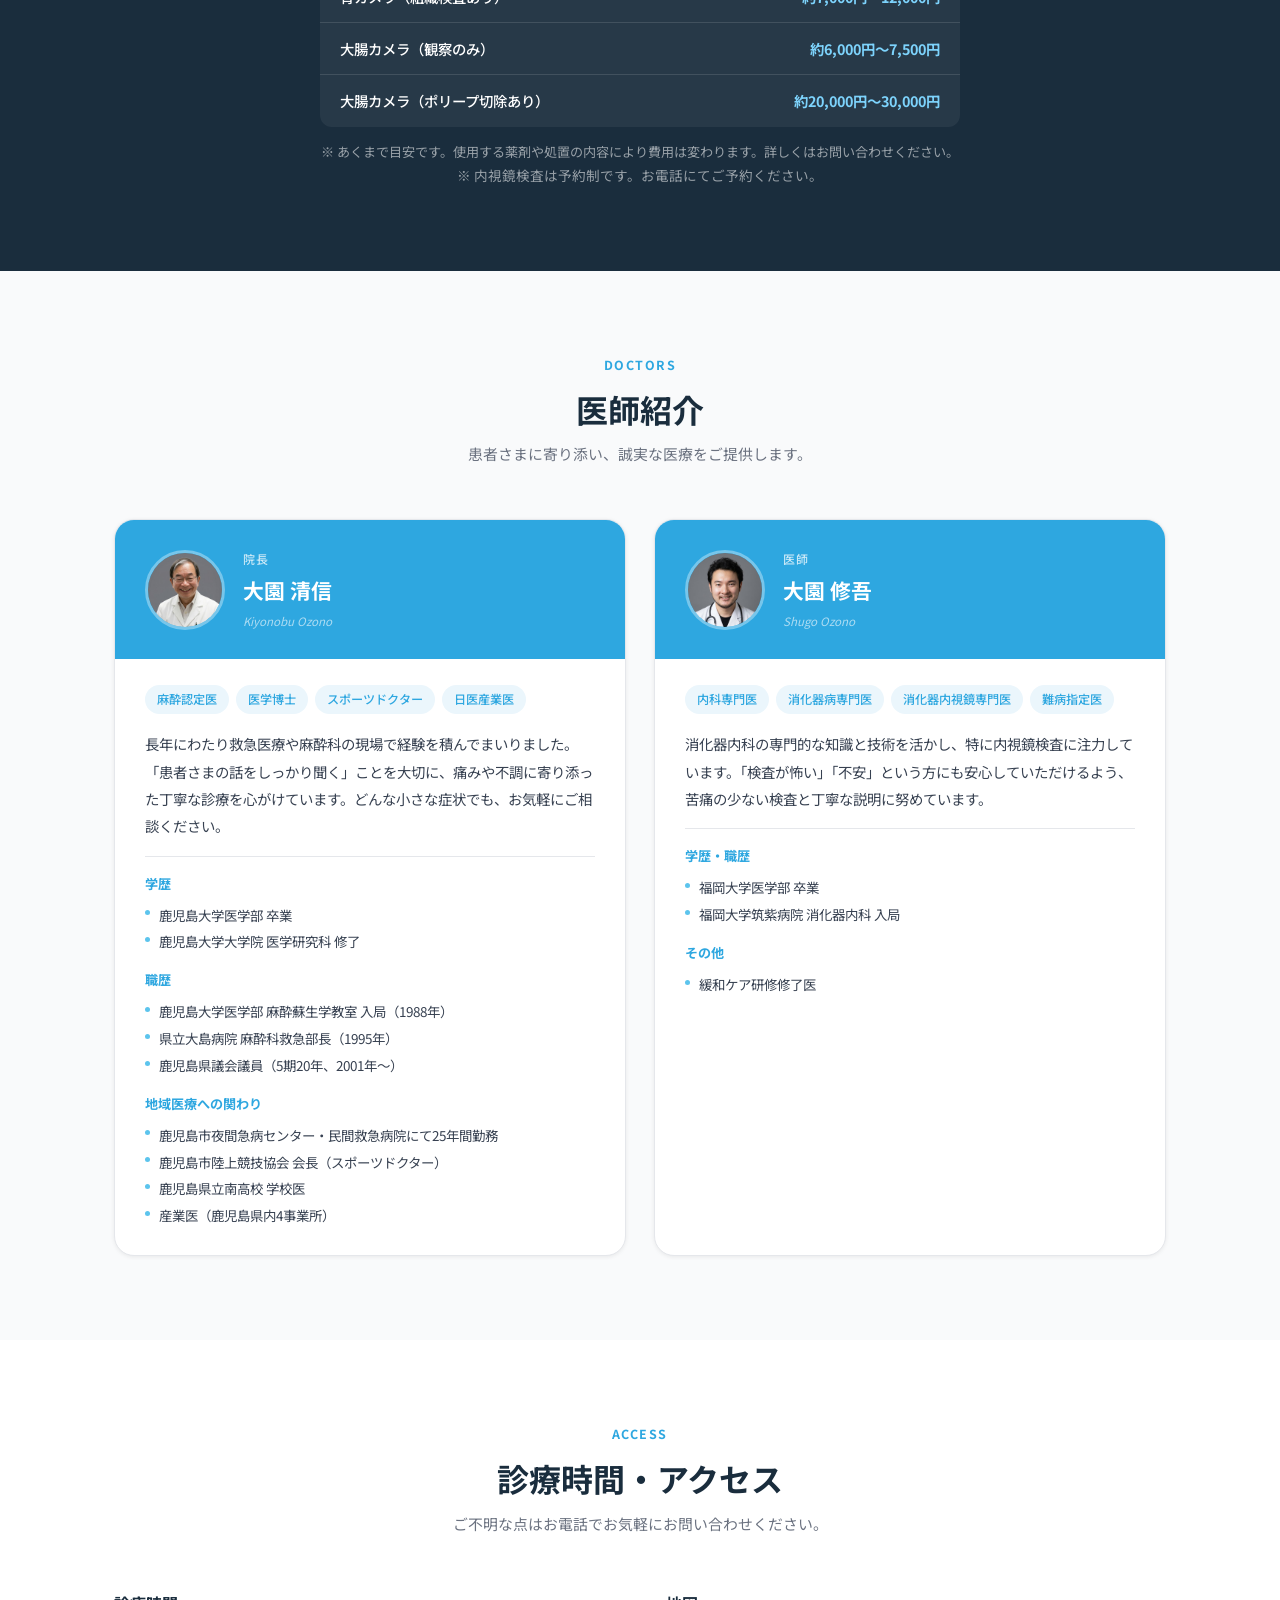
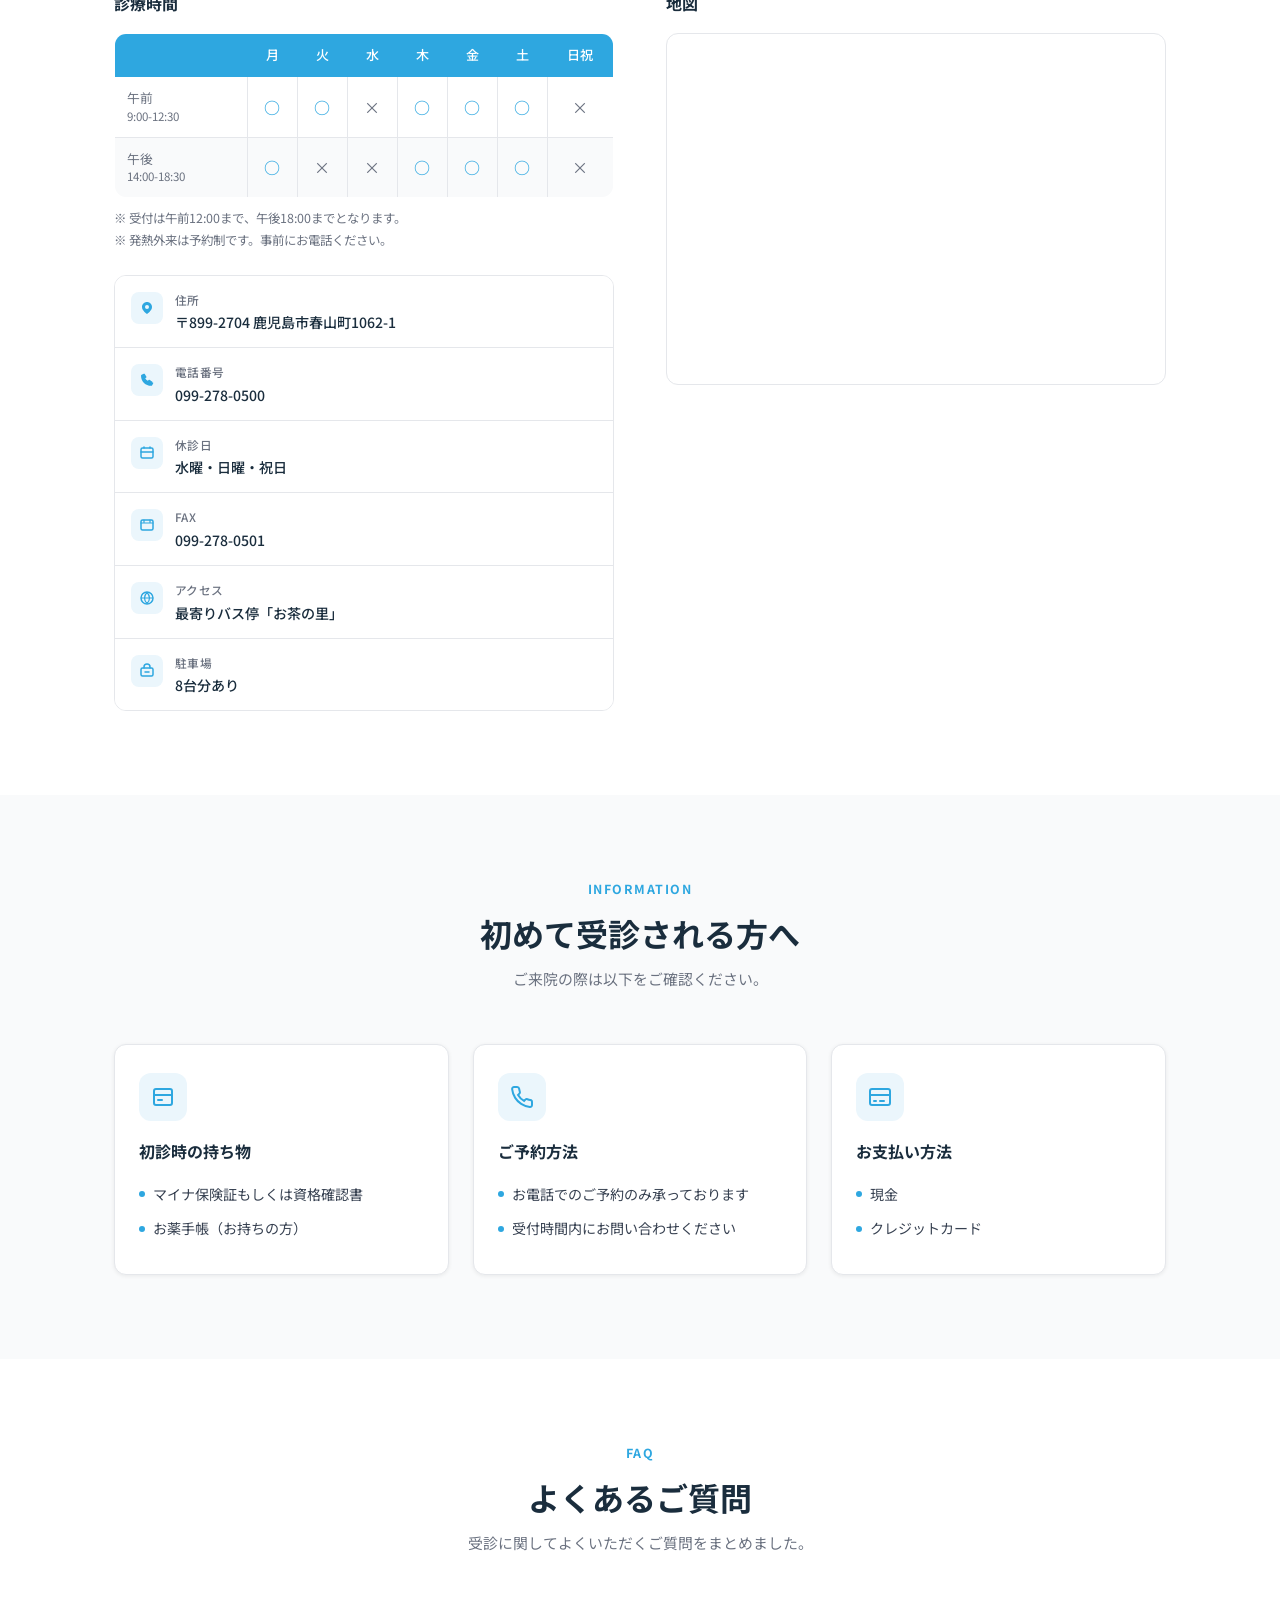
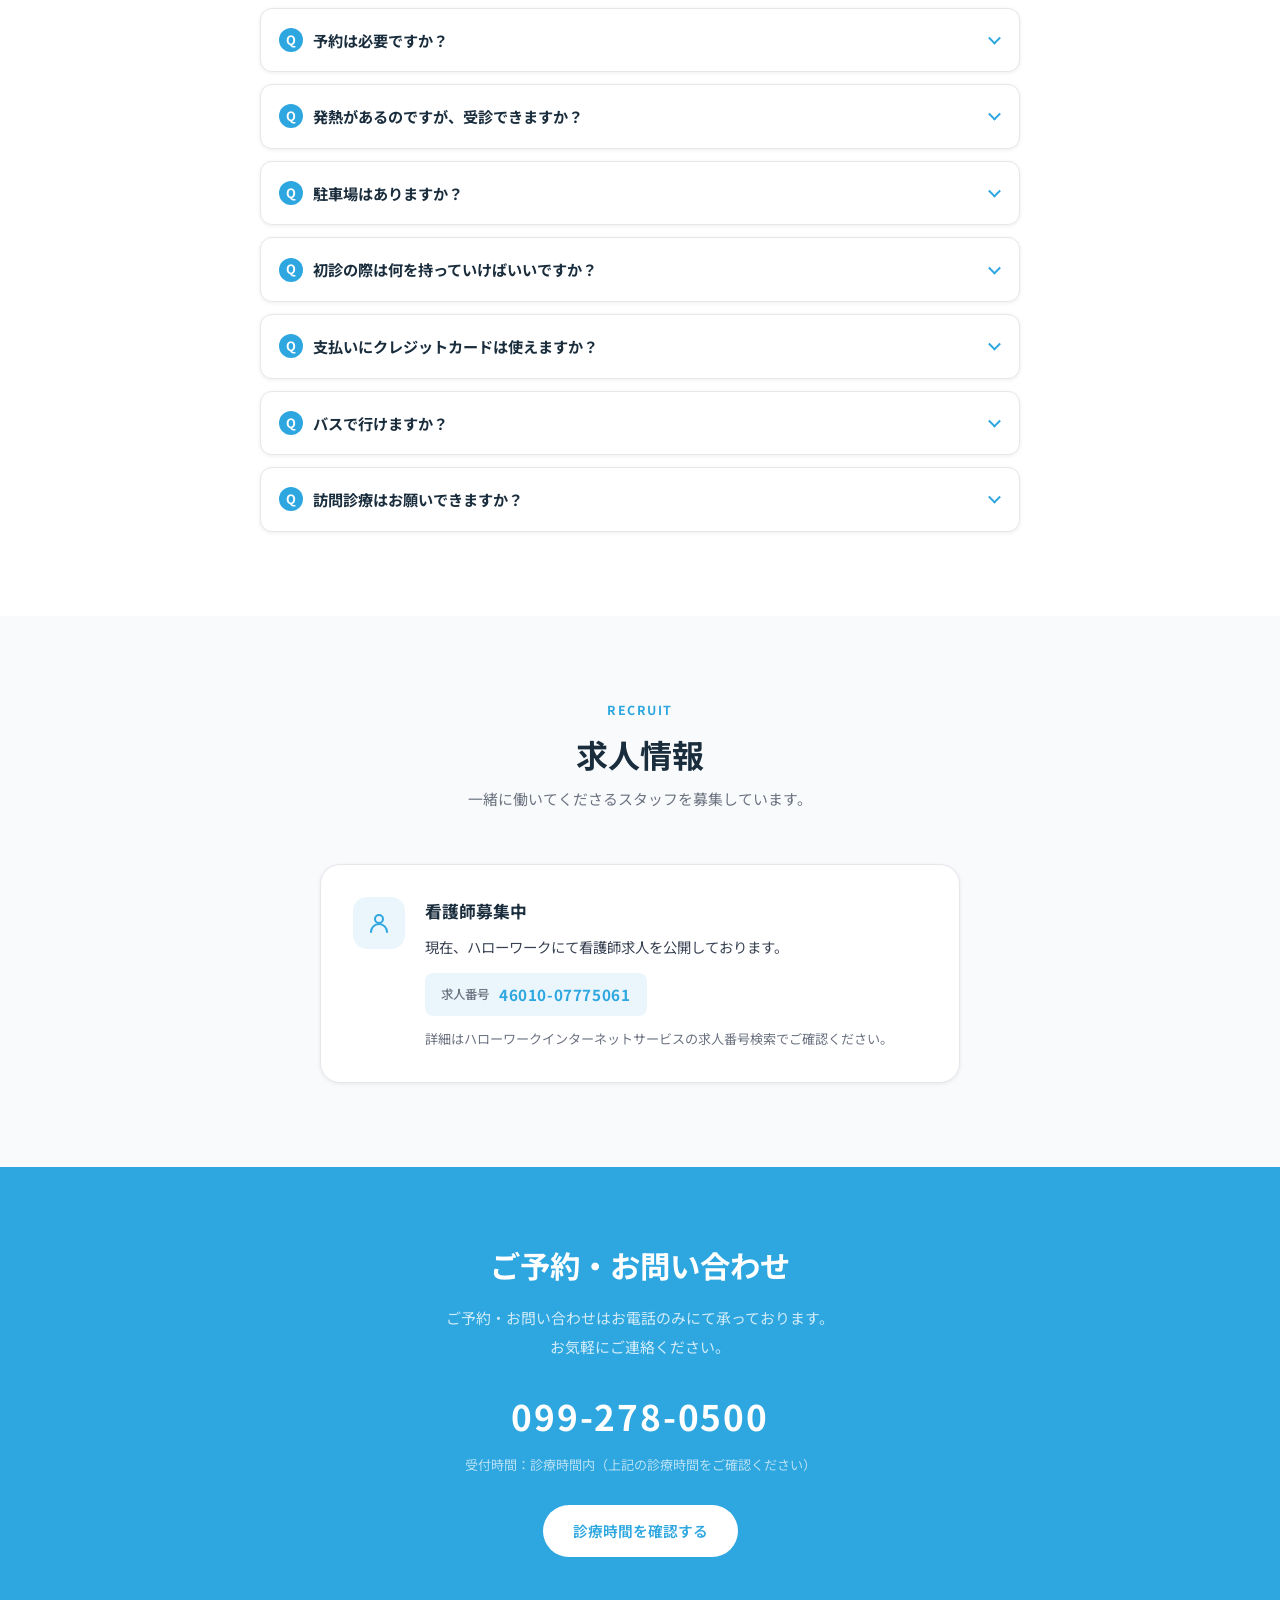
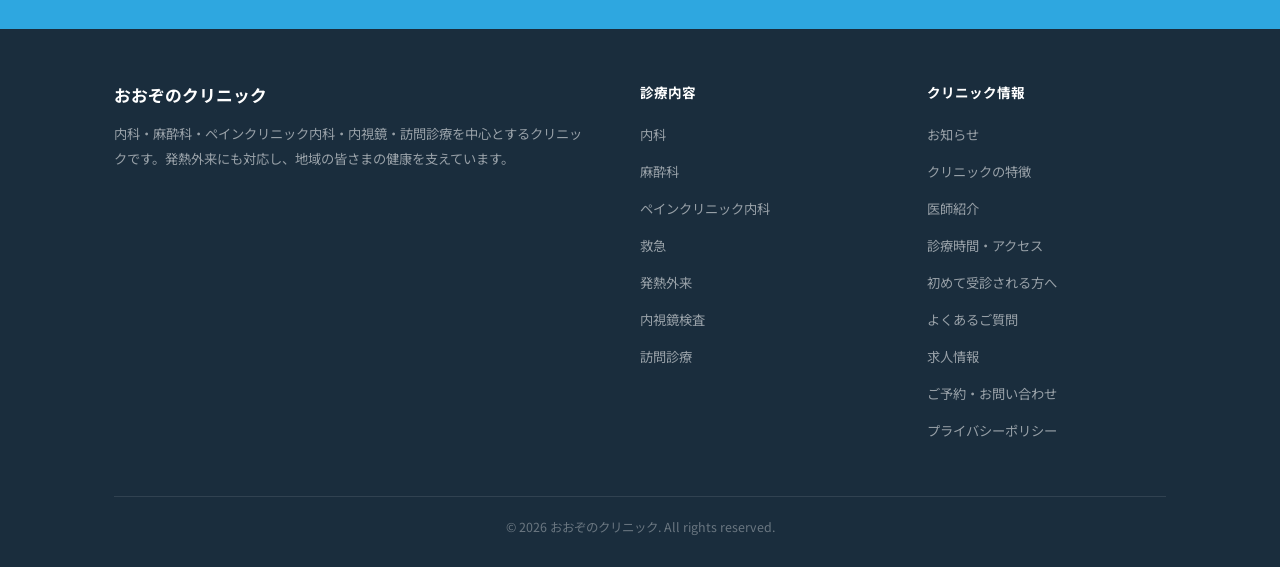
==== commit 47908ba9: "Update index.html 「火曜日の午後」表記の削除" ====
--- a/index.html
+++ b/index.html
@@ -158,7 +158,7 @@
           </svg>
         </div>
         <h3 class="feature-title">訪問診療に対応</h3>
-        <p class="feature-desc">通院が難しい患者さまのご自宅へお伺いする訪問診療を行っています（毎週火曜日午後）。住み慣れたご自宅で安心して療養いただけます。</p>
+        <p class="feature-desc">通院が難しい患者さまのご自宅へお伺いする訪問診療を行っています。住み慣れたご自宅で安心して療養いただけます。</p>
       </div>
 
       <div class="feature-card">
@@ -590,7 +590,7 @@
             </tr>
           </tbody>
         </table>
-        <p class="hours-note">※ 受付は午前12:00まで、午後18:00までとなります。<br>※ 火曜日の午後は訪問診療のため、外来診療はお休みです。<br>※ 発熱外来は予約制です。事前にお電話ください。</p>
+        <p class="hours-note">※ 受付は午前12:00まで、午後18:00までとなります。<br>※ 発熱外来は予約制です。事前にお電話ください。</p>
 
         <div class="access-items">
           <div class="access-item">
@@ -773,7 +773,7 @@
 
       <details class="faq-item">
         <summary class="faq-q">訪問診療はお願いできますか？</summary>
-        <div class="faq-a">毎週火曜日の午後に訪問診療を行っています。通院が難しい方は、お電話（099-278-0500）にてお気軽にご相談ください。なお、火曜日の午後は訪問診療のため外来診療はお休みです。</div>
+        <div class="faq-a">訪問診療を行っています。通院が難しい方は、お電話（099-278-0500）にてお気軽にご相談ください。</div>
       </details>
 
     </div>
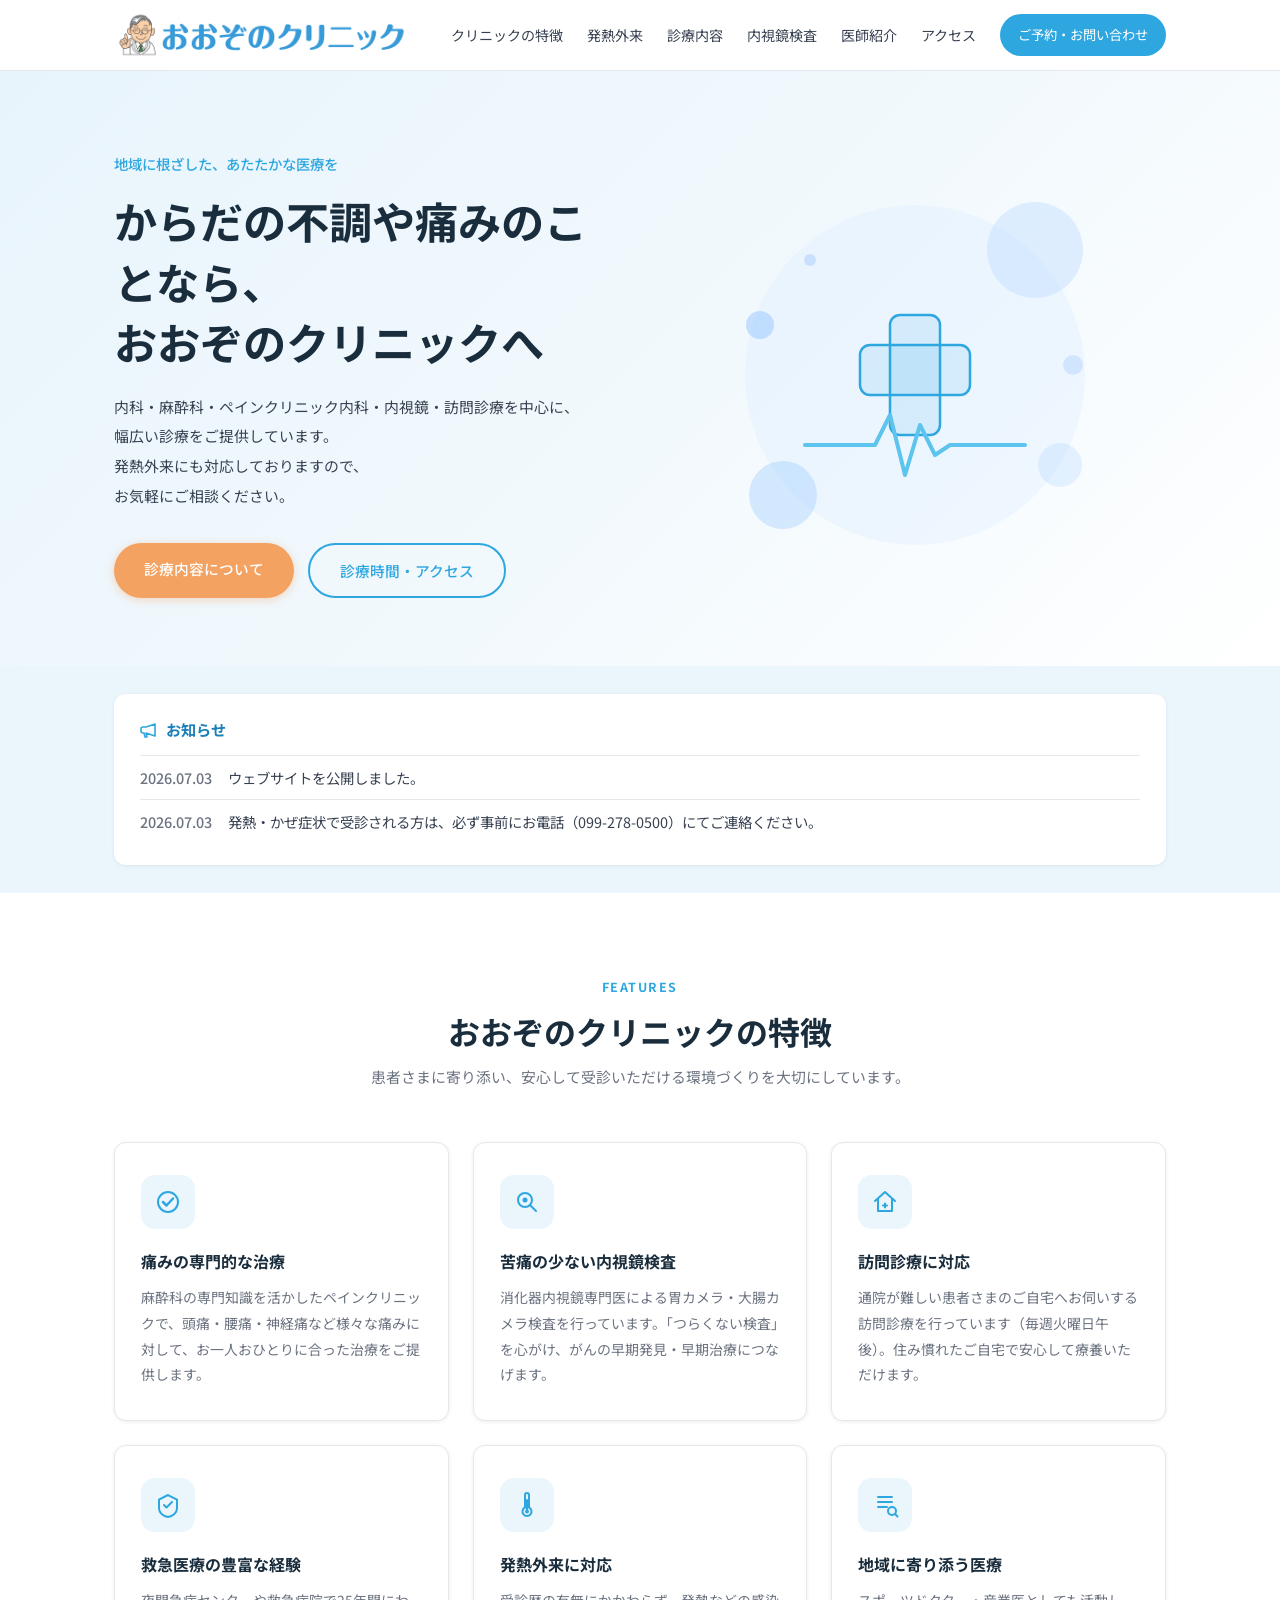
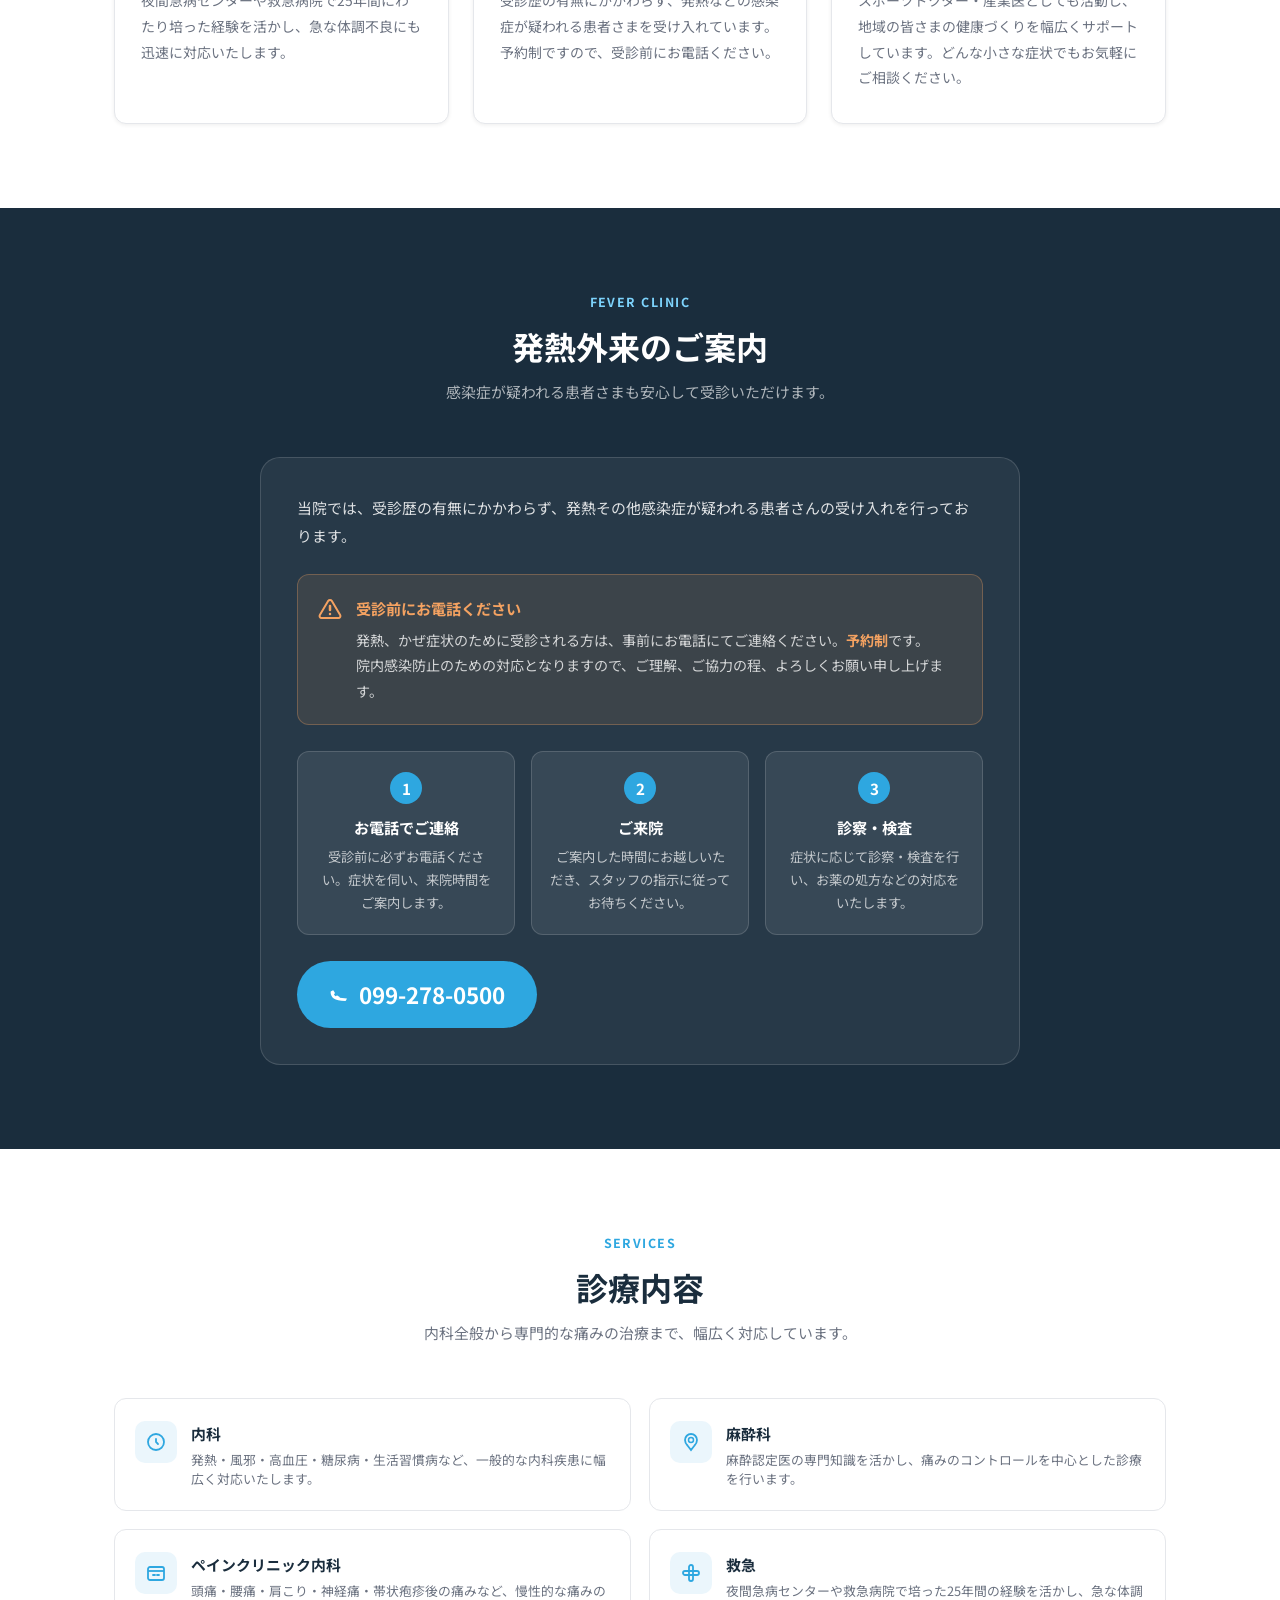
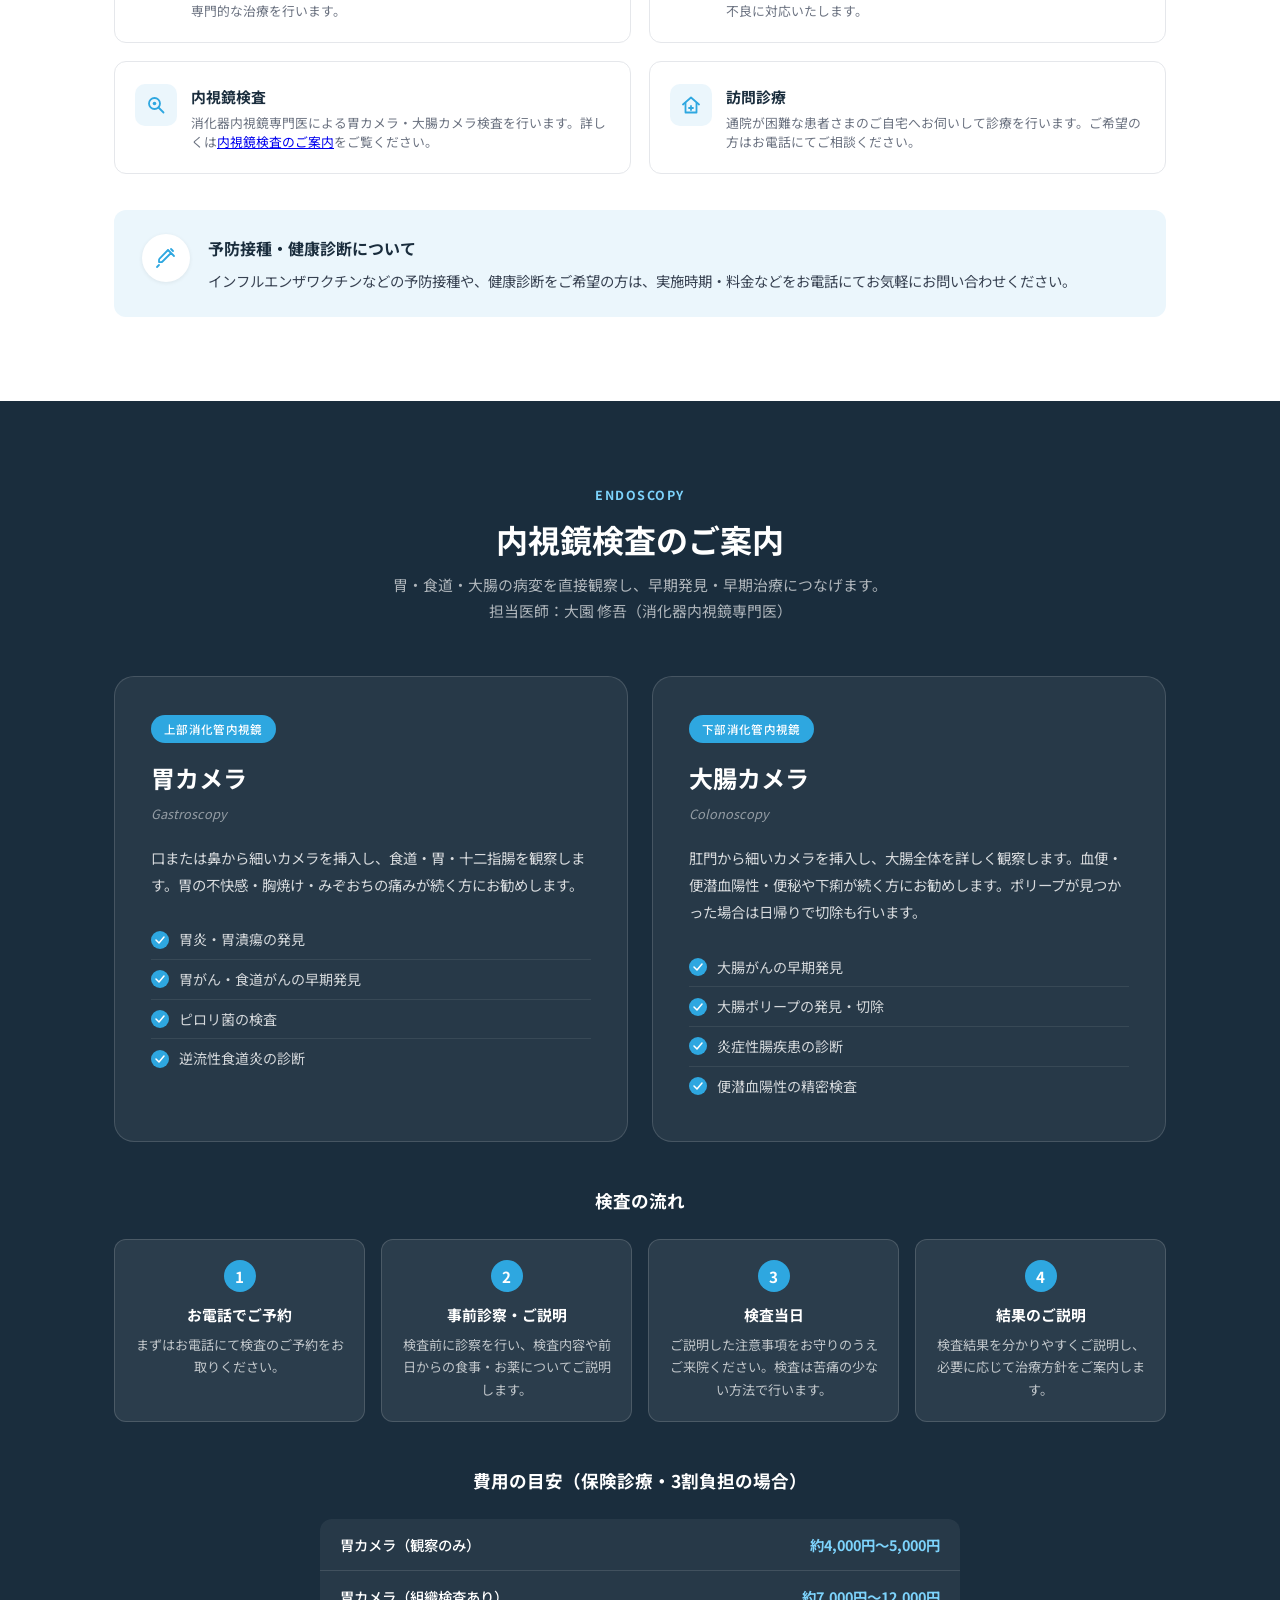
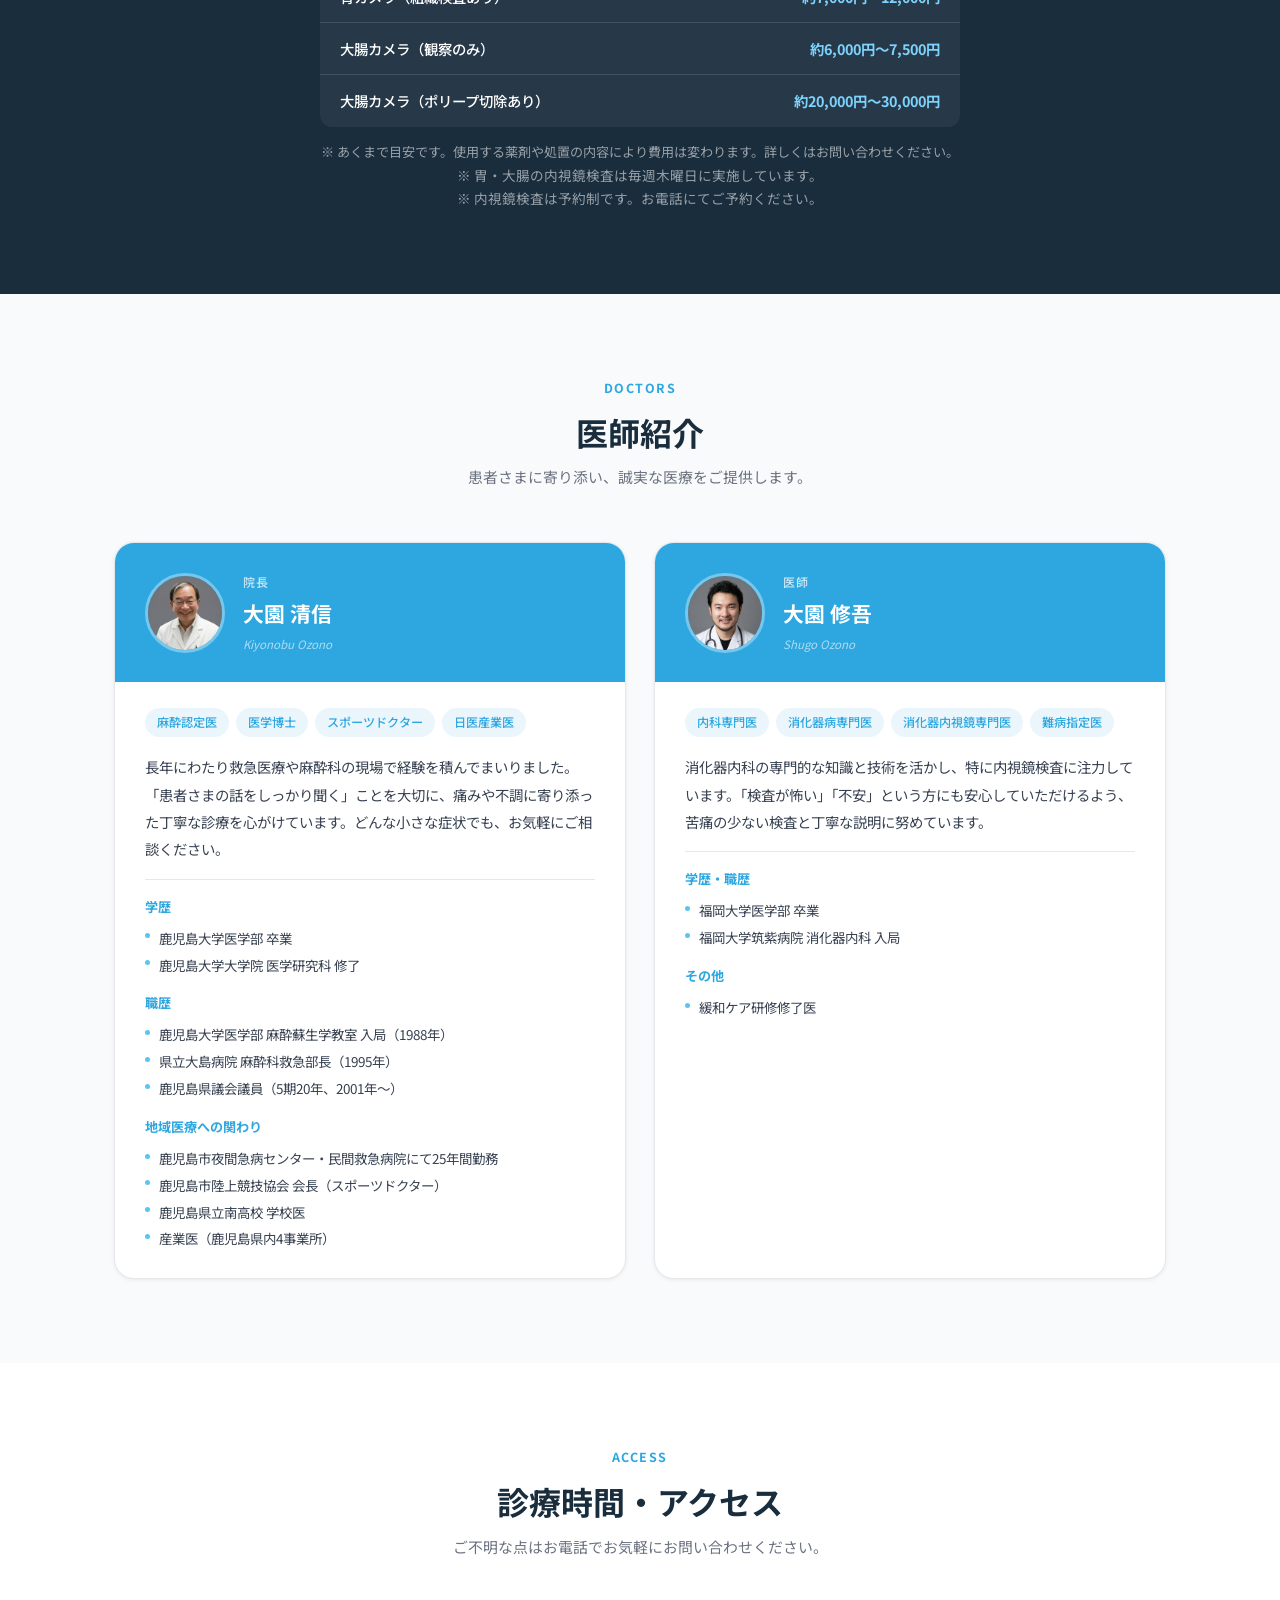
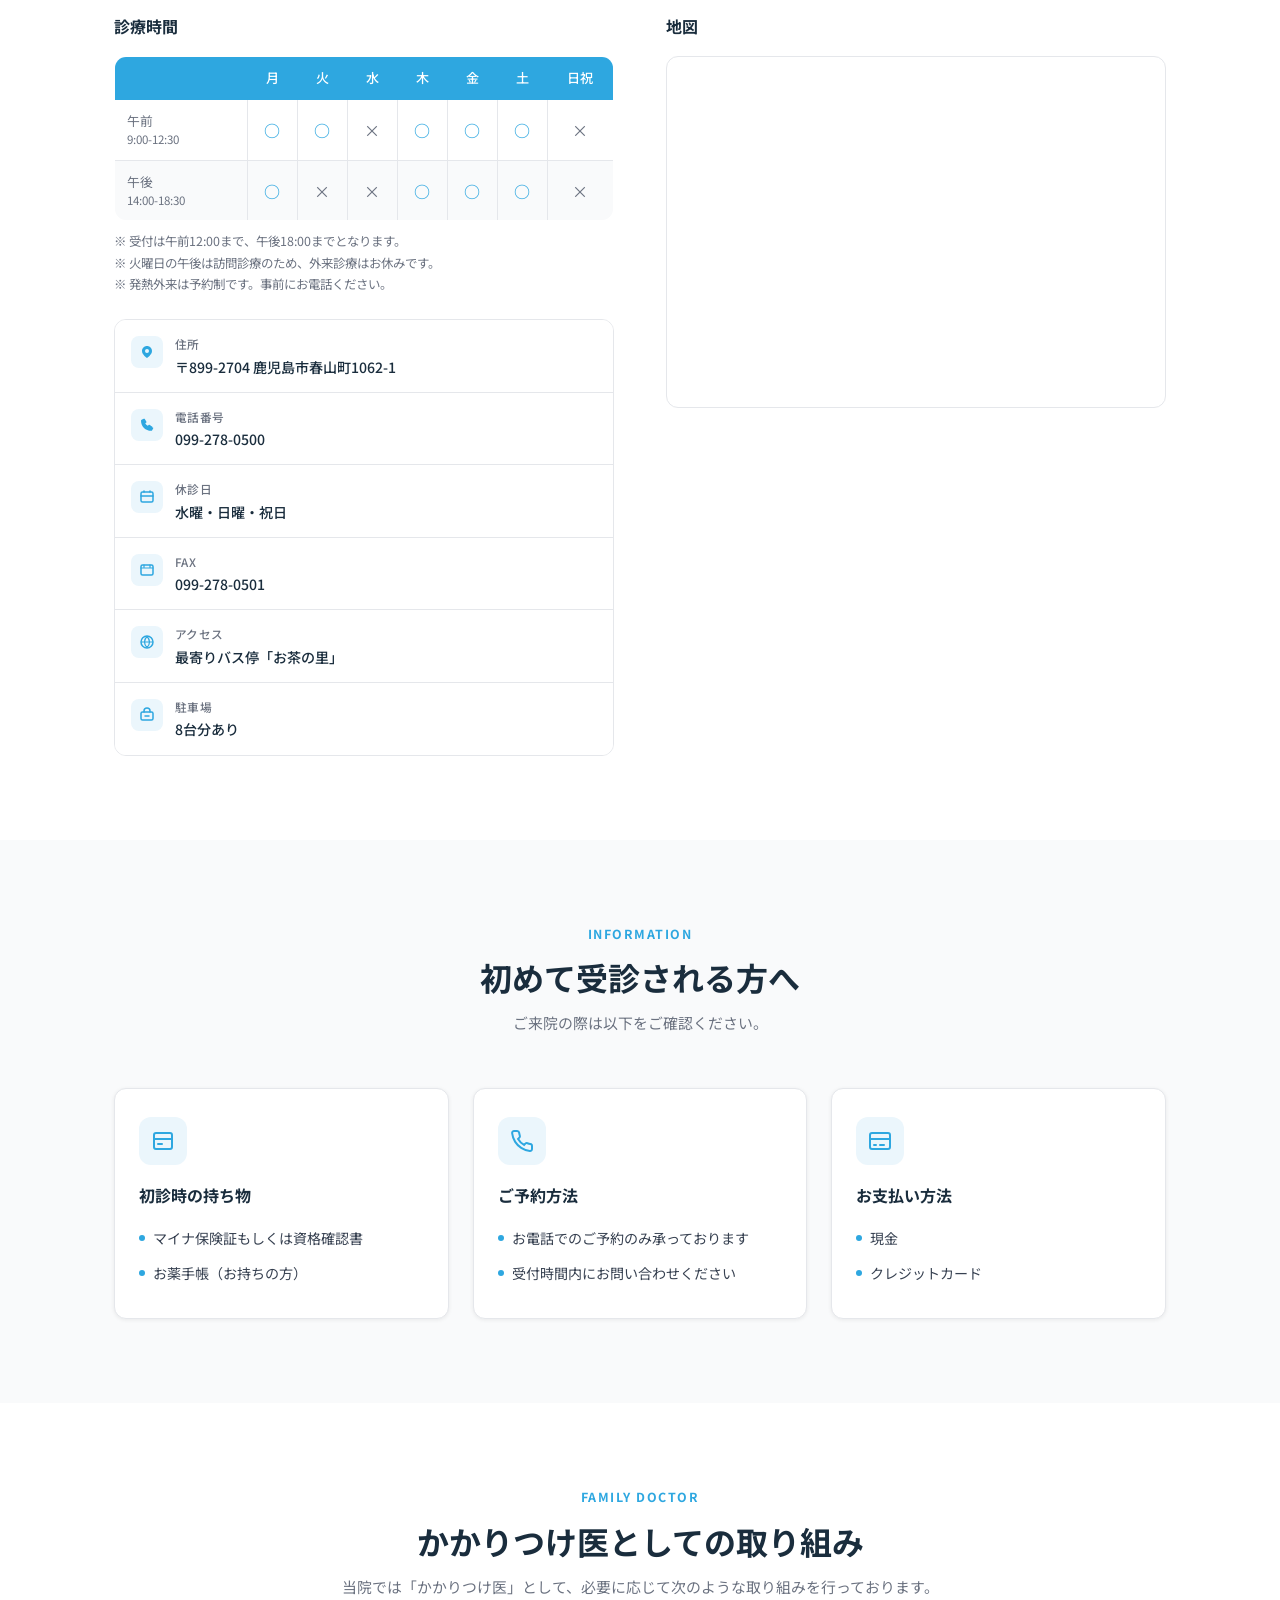
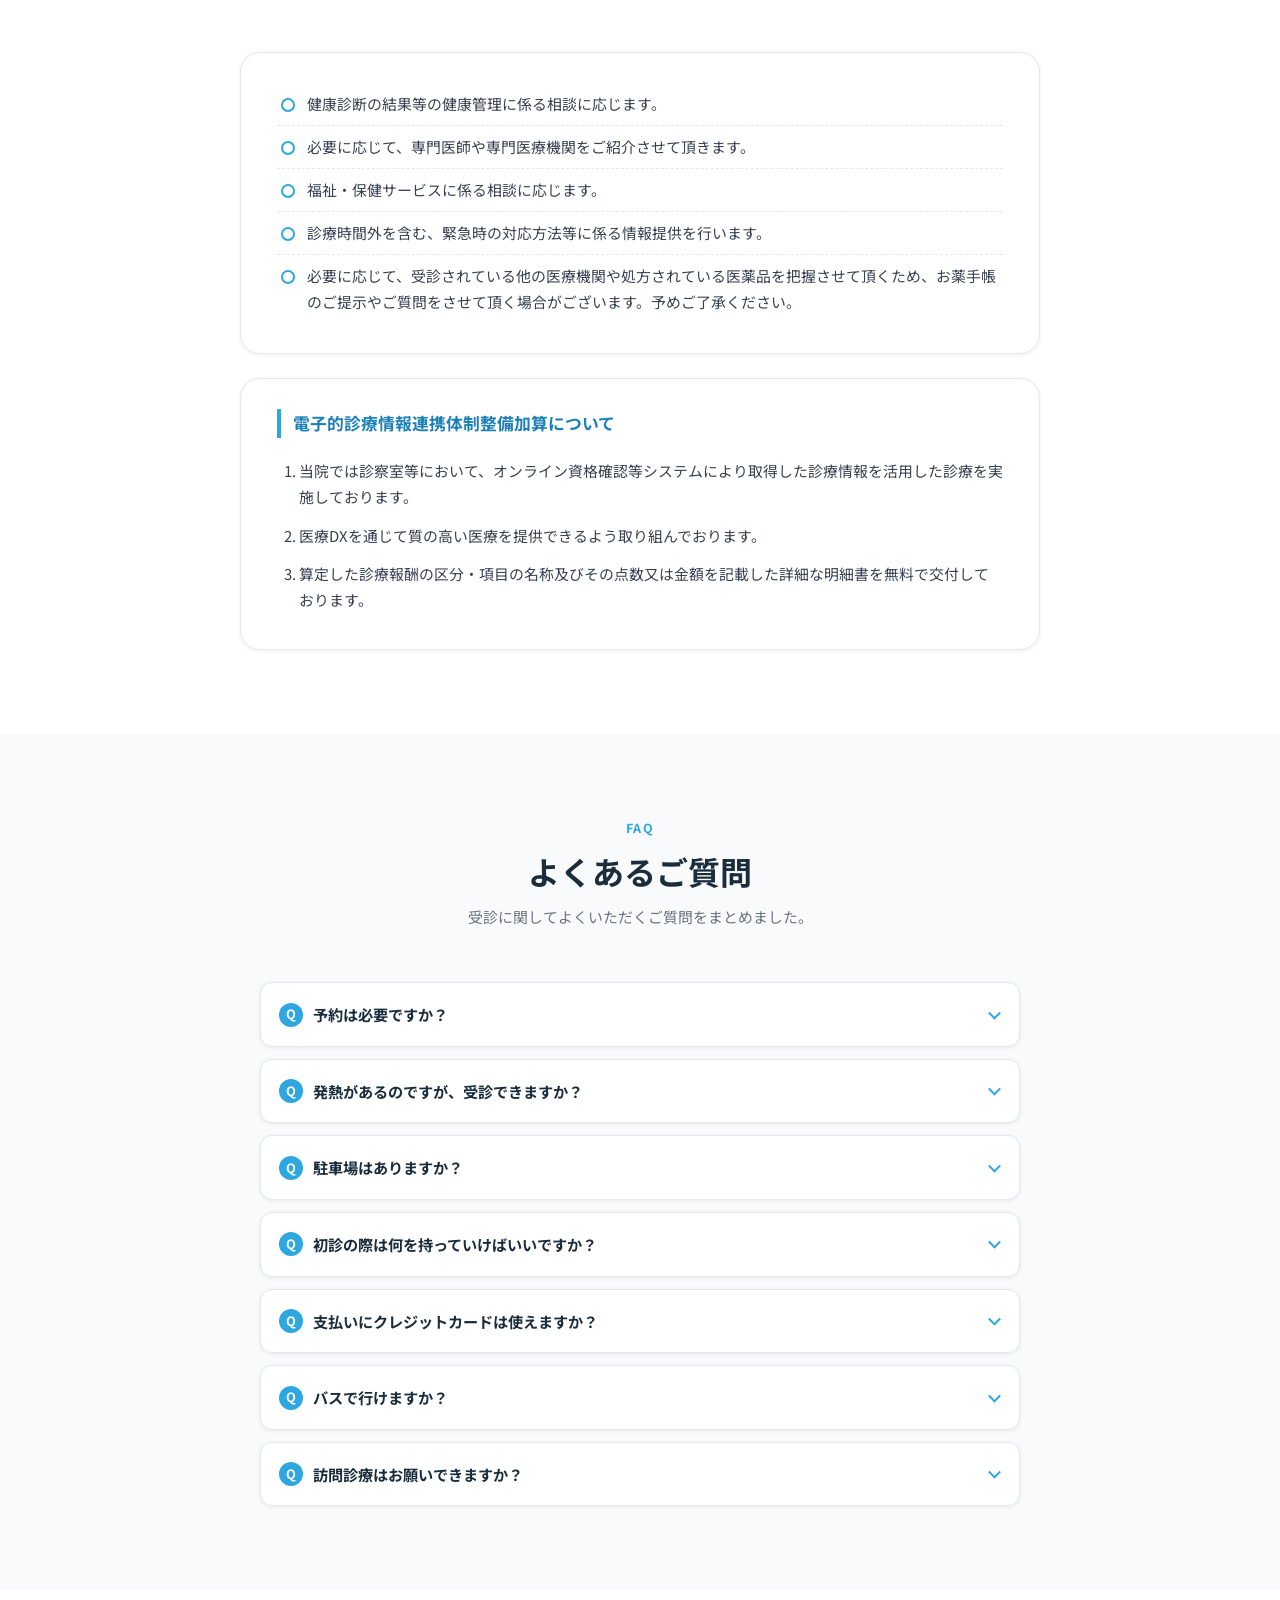
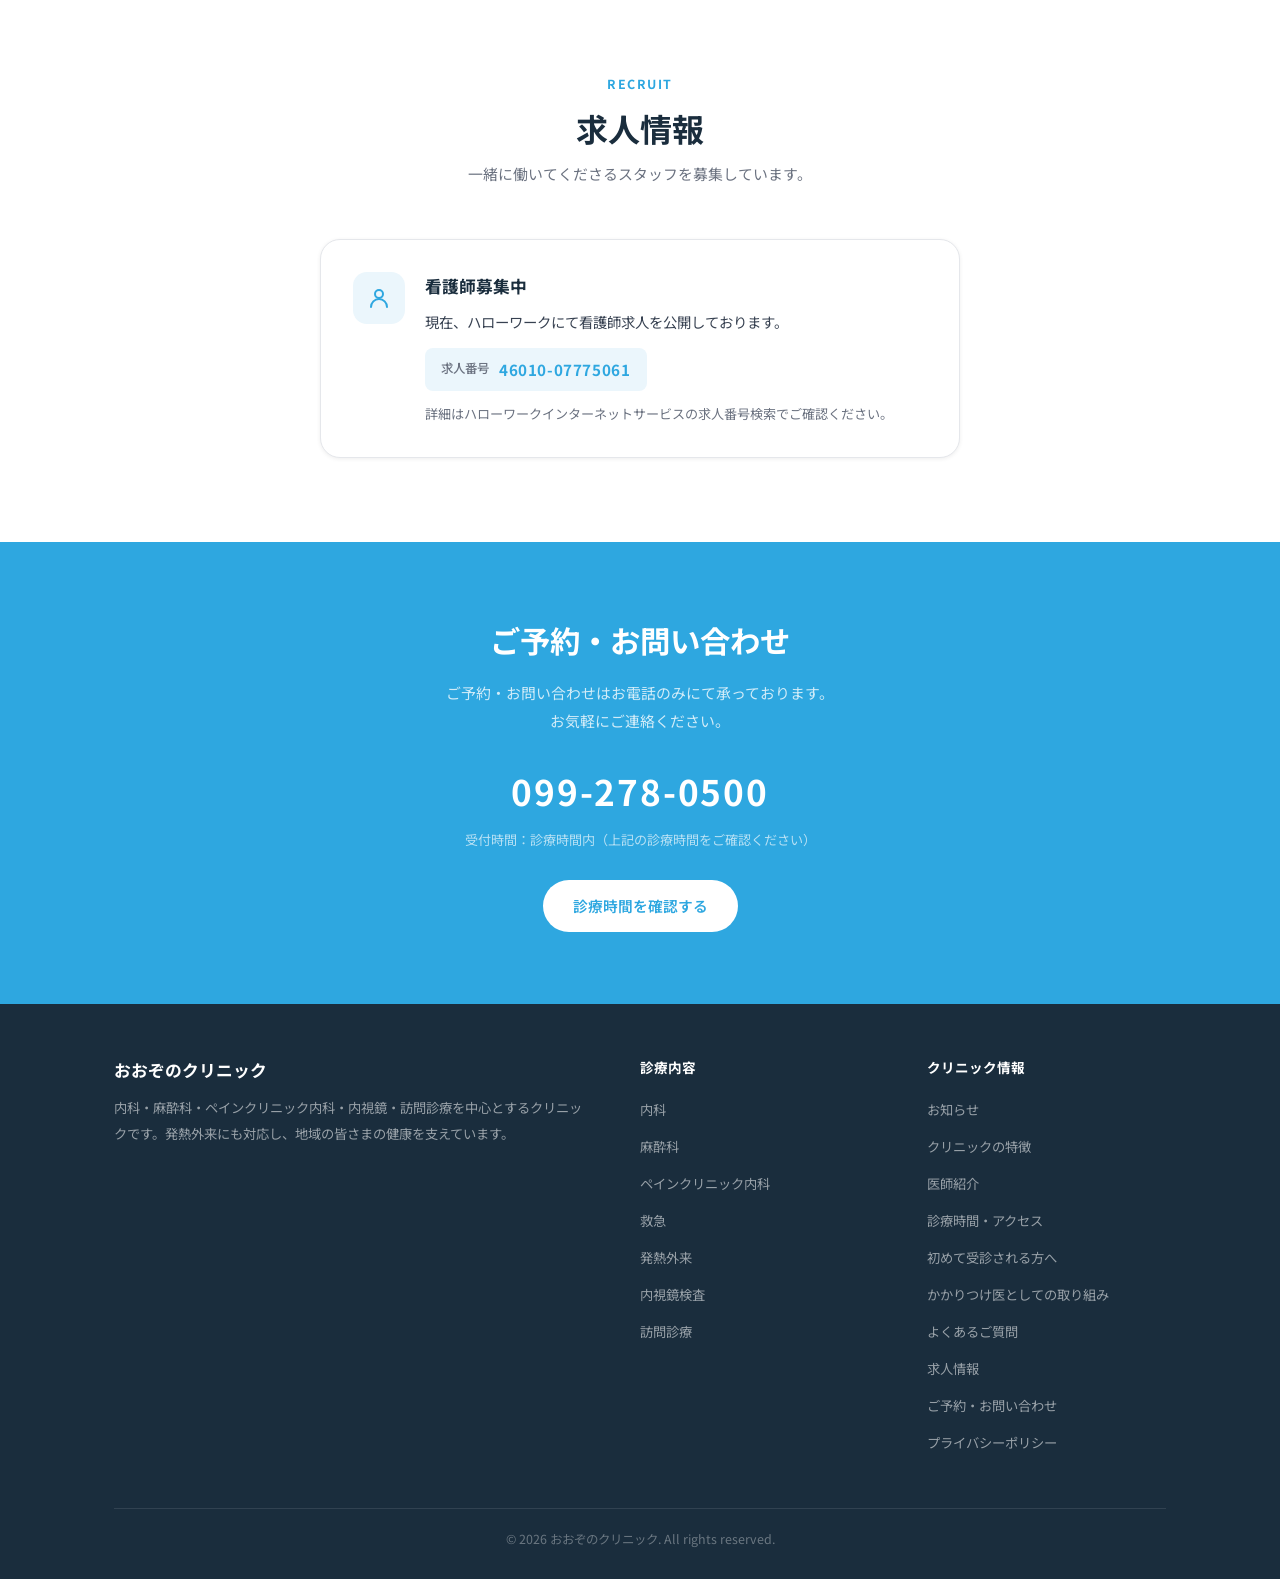
==== commit bc379c03: "Add family doctor commitments and medical DX notice; endoscopy on Thursdays - New notice section: fa" ====
--- a/index.html
+++ b/index.html
@@ -158,7 +158,7 @@
           </svg>
         </div>
         <h3 class="feature-title">訪問診療に対応</h3>
-        <p class="feature-desc">通院が難しい患者さまのご自宅へお伺いする訪問診療を行っています。住み慣れたご自宅で安心して療養いただけます。</p>
+        <p class="feature-desc">通院が難しい患者さまのご自宅へお伺いする訪問診療を行っています（毎週火曜日午後）。住み慣れたご自宅で安心して療養いただけます。</p>
       </div>
 
       <div class="feature-card">
@@ -439,7 +439,7 @@
       <p class="endo-cost-note">※ あくまで目安です。使用する薬剤や処置の内容により費用は変わります。詳しくはお問い合わせください。</p>
     </div>
 
-    <p class="endo-note">※ 内視鏡検査は予約制です。お電話にてご予約ください。</p>
+    <p class="endo-note">※ 胃・大腸の内視鏡検査は毎週木曜日に実施しています。<br>※ 内視鏡検査は予約制です。お電話にてご予約ください。</p>
   </div>
 </section>
 
@@ -590,7 +590,7 @@
             </tr>
           </tbody>
         </table>
-        <p class="hours-note">※ 受付は午前12:00まで、午後18:00までとなります。<br>※ 発熱外来は予約制です。事前にお電話ください。</p>
+        <p class="hours-note">※ 受付は午前12:00まで、午後18:00までとなります。<br>※ 火曜日の午後は訪問診療のため、外来診療はお休みです。<br>※ 発熱外来は予約制です。事前にお電話ください。</p>
 
         <div class="access-items">
           <div class="access-item">
@@ -733,8 +733,36 @@
   </div>
 </section>
 
+<!-- Family Doctor / Notices -->
+<section id="notice" class="section-light">
+  <div class="container">
+    <span class="section-label">FAMILY DOCTOR</span>
+    <h2 class="section-title">かかりつけ医としての取り組み</h2>
+    <p class="section-sub">当院では「かかりつけ医」として、必要に応じて次のような取り組みを行っております。</p>
+
+    <div class="notice-card">
+      <ul class="notice-list">
+        <li>健康診断の結果等の健康管理に係る相談に応じます。</li>
+        <li>必要に応じて、専門医師や専門医療機関をご紹介させて頂きます。</li>
+        <li>福祉・保健サービスに係る相談に応じます。</li>
+        <li>診療時間外を含む、緊急時の対応方法等に係る情報提供を行います。</li>
+        <li>必要に応じて、受診されている他の医療機関や処方されている医薬品を把握させて頂くため、お薬手帳のご提示やご質問をさせて頂く場合がございます。予めご了承ください。</li>
+      </ul>
+    </div>
+
+    <div class="notice-card">
+      <h3 class="notice-subtitle">電子的診療情報連携体制整備加算について</h3>
+      <ol class="notice-ol">
+        <li>当院では診察室等において、オンライン資格確認等システムにより取得した診療情報を活用した診療を実施しております。</li>
+        <li>医療DXを通じて質の高い医療を提供できるよう取り組んでおります。</li>
+        <li>算定した診療報酬の区分・項目の名称及びその点数又は金額を記載した詳細な明細書を無料で交付しております。</li>
+      </ol>
+    </div>
+  </div>
+</section>
+
 <!-- FAQ -->
-<section id="faq" class="section-light">
+<section id="faq" class="section-bg">
   <div class="container">
     <span class="section-label">FAQ</span>
     <h2 class="section-title">よくあるご質問</h2>
@@ -773,7 +801,7 @@
 
       <details class="faq-item">
         <summary class="faq-q">訪問診療はお願いできますか？</summary>
-        <div class="faq-a">訪問診療を行っています。通院が難しい方は、お電話（099-278-0500）にてお気軽にご相談ください。</div>
+        <div class="faq-a">毎週火曜日の午後に訪問診療を行っています。通院が難しい方は、お電話（099-278-0500）にてお気軽にご相談ください。なお、火曜日の午後は訪問診療のため外来診療はお休みです。</div>
       </details>
 
     </div>
@@ -781,7 +809,7 @@
 </section>
 
 <!-- Recruit -->
-<section id="recruit" class="section-bg">
+<section id="recruit" class="section-light">
   <div class="container">
     <span class="section-label">RECRUIT</span>
     <h2 class="section-title">求人情報</h2>
@@ -845,6 +873,7 @@
           <li><a href="#doctors">医師紹介</a></li>
           <li><a href="#access">診療時間・アクセス</a></li>
           <li><a href="#first-visit">初めて受診される方へ</a></li>
+          <li><a href="#notice">かかりつけ医としての取り組み</a></li>
           <li><a href="#faq">よくあるご質問</a></li>
           <li><a href="#recruit">求人情報</a></li>
           <li><a href="#contact">ご予約・お問い合わせ</a></li>
--- a/style.css
+++ b/style.css
@@ -1222,6 +1222,63 @@
   color: rgba(255,255,255,0.55);
   font-size: 0.82rem;
   margin-top: 14px;
+}
+
+/* ===========================
+   Family doctor / notices
+   =========================== */
+.notice-card {
+  max-width: 800px;
+  margin: 0 auto 24px;
+  background: var(--white);
+  border: 1px solid var(--border);
+  border-radius: var(--radius-lg);
+  box-shadow: var(--shadow-sm);
+  padding: 30px 36px;
+}
+
+.notice-card:last-child { margin-bottom: 0; }
+
+.notice-subtitle {
+  font-size: 1.05rem;
+  font-weight: 700;
+  color: var(--primary-dark);
+  margin-bottom: 14px;
+  padding-left: 12px;
+  border-left: 4px solid var(--primary);
+}
+
+.notice-list {
+  list-style: none;
+}
+
+.notice-list li {
+  position: relative;
+  padding: 8px 0 8px 30px;
+  font-size: 0.93rem;
+  border-bottom: 1px dashed var(--border);
+}
+
+.notice-list li:last-child { border-bottom: none; }
+
+.notice-list li::before {
+  content: "";
+  position: absolute;
+  left: 4px;
+  top: 15px;
+  width: 14px;
+  height: 14px;
+  border: 2.5px solid var(--primary);
+  border-radius: 50%;
+}
+
+.notice-ol {
+  padding-left: 22px;
+}
+
+.notice-ol li {
+  padding: 6px 0;
+  font-size: 0.93rem;
 }
 
 /* ===========================
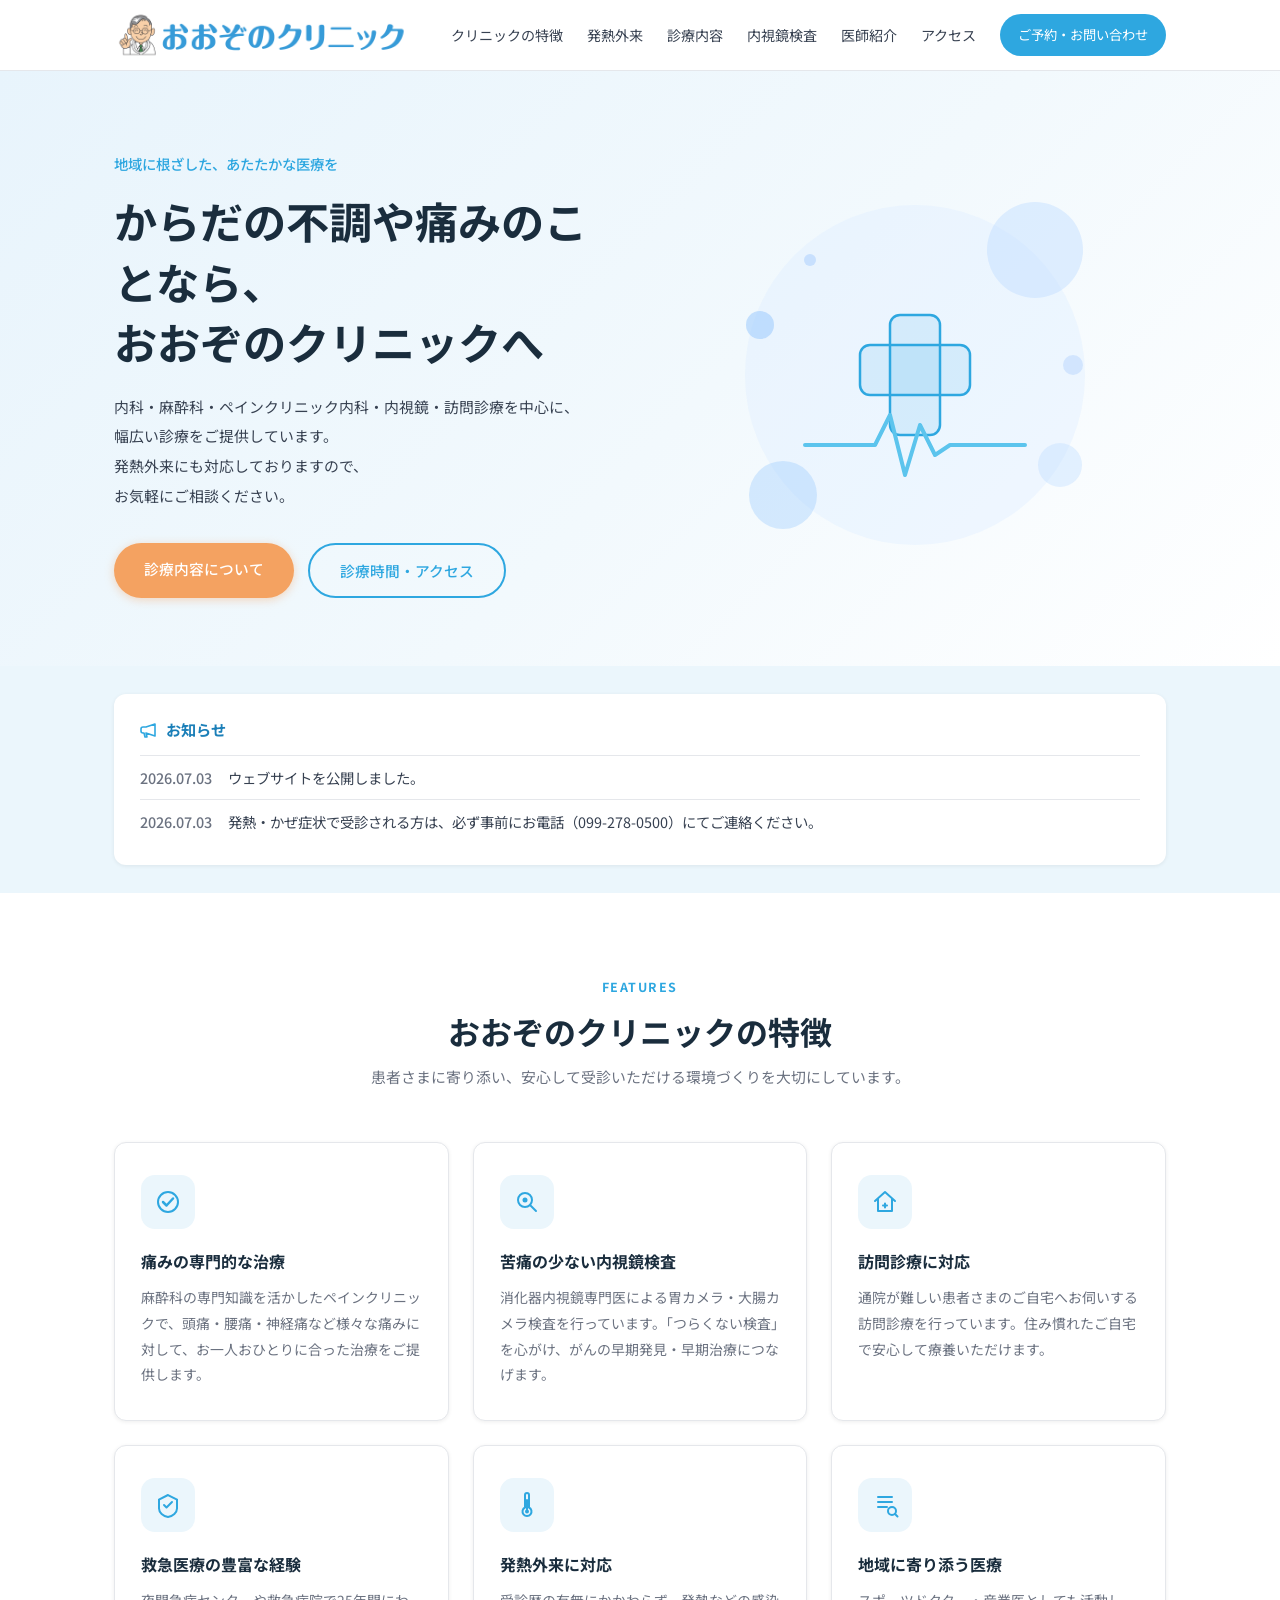
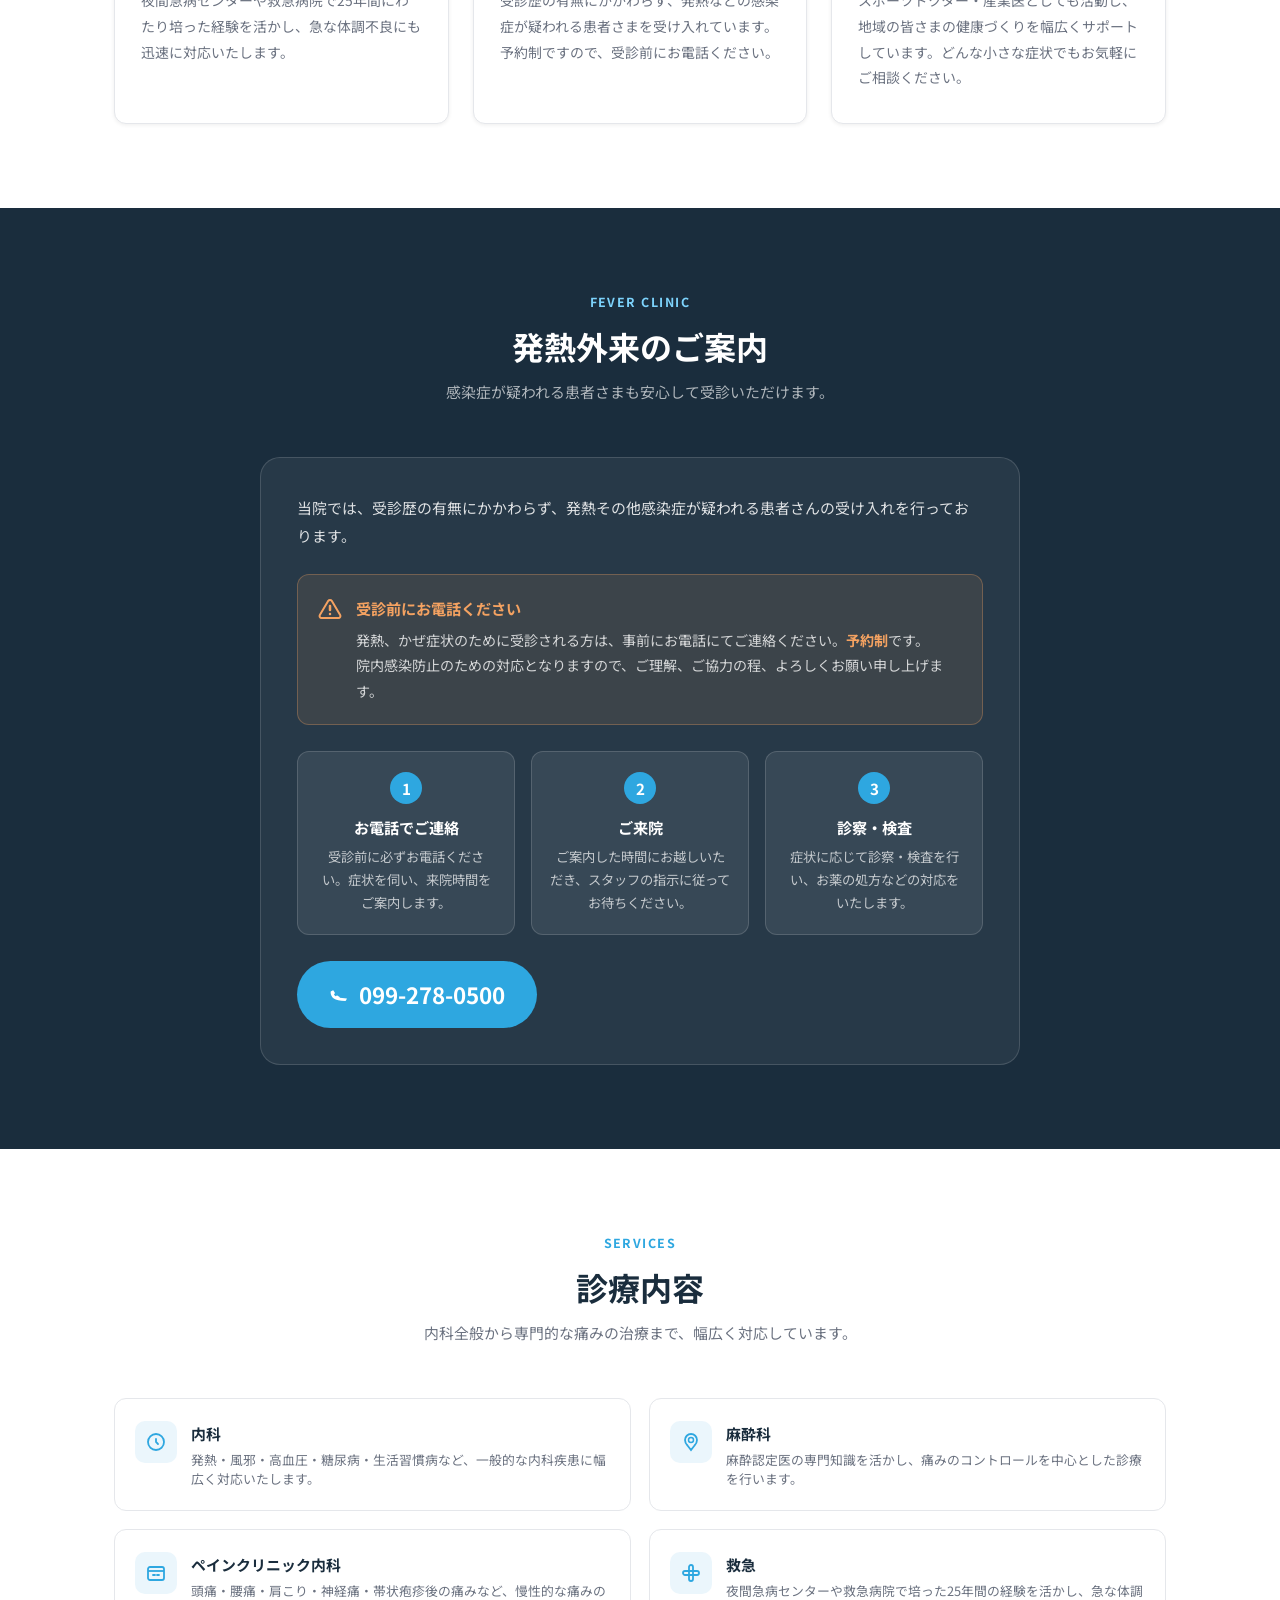
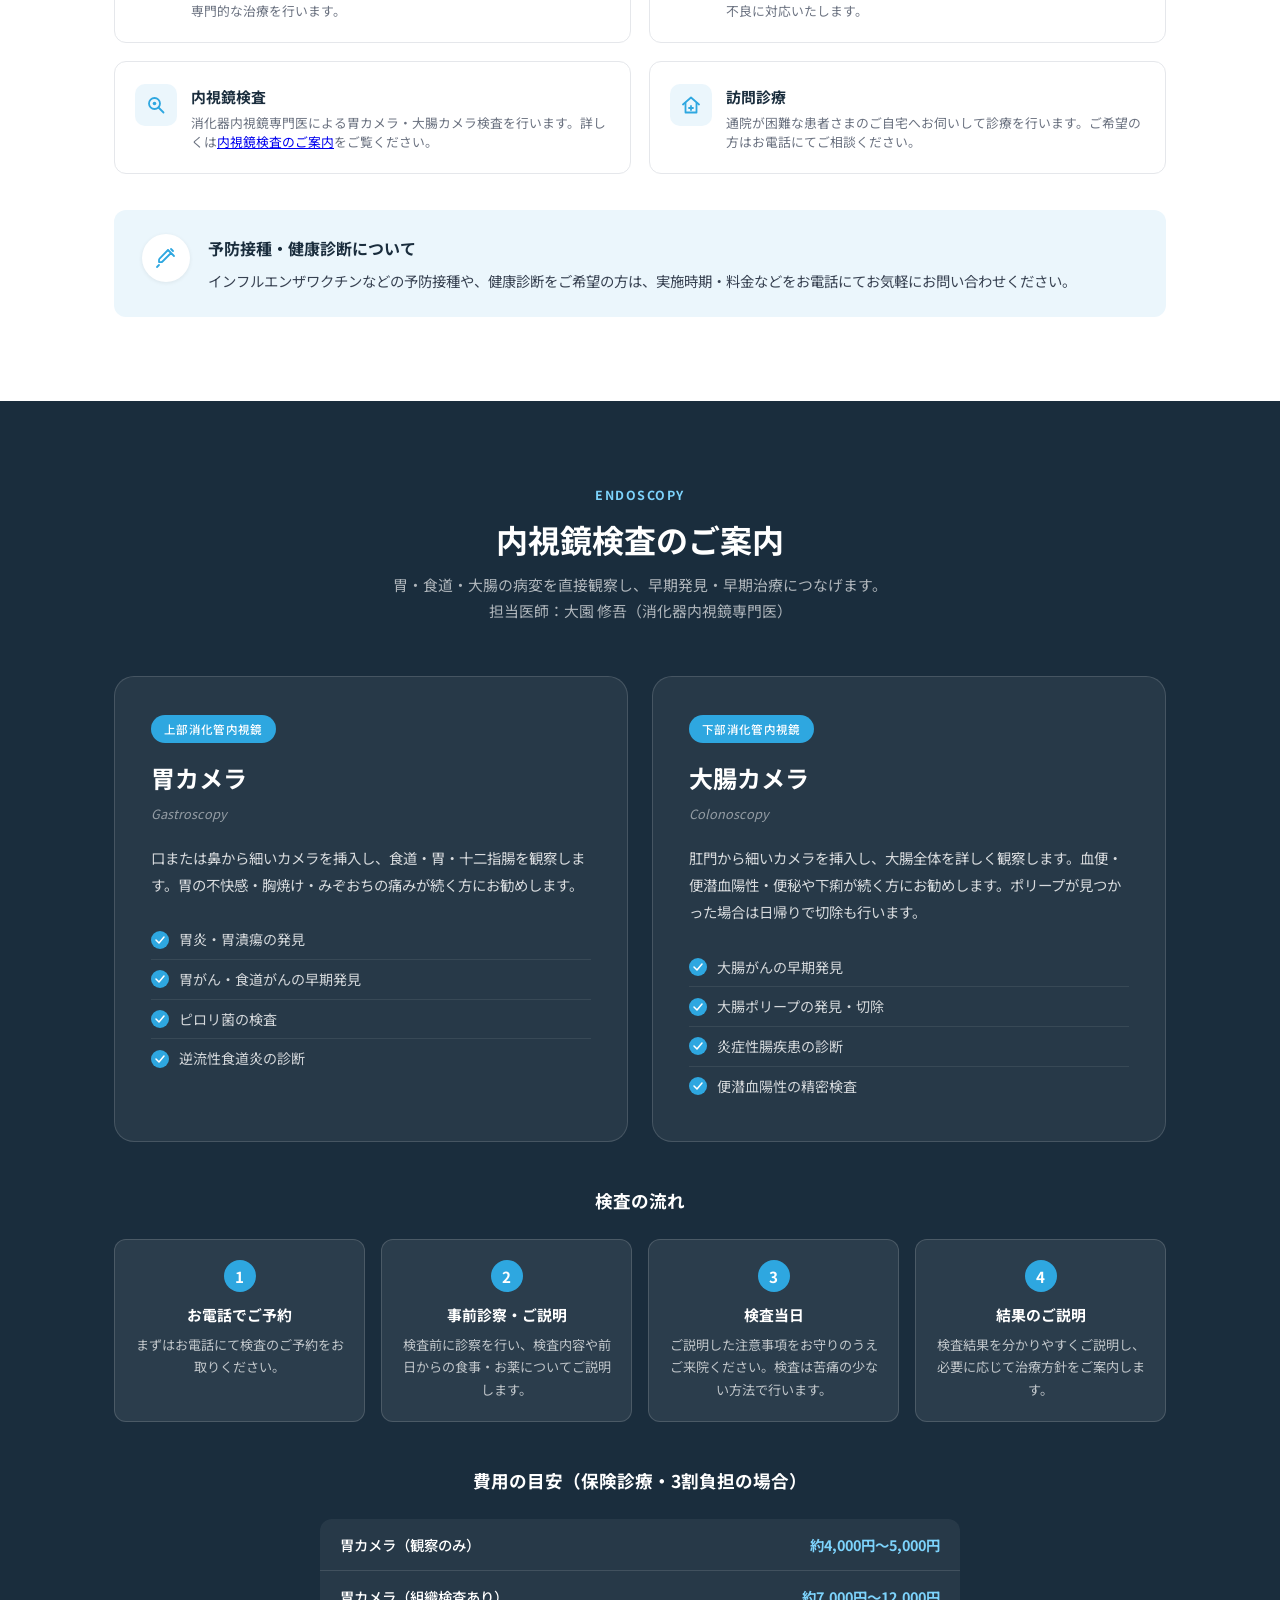
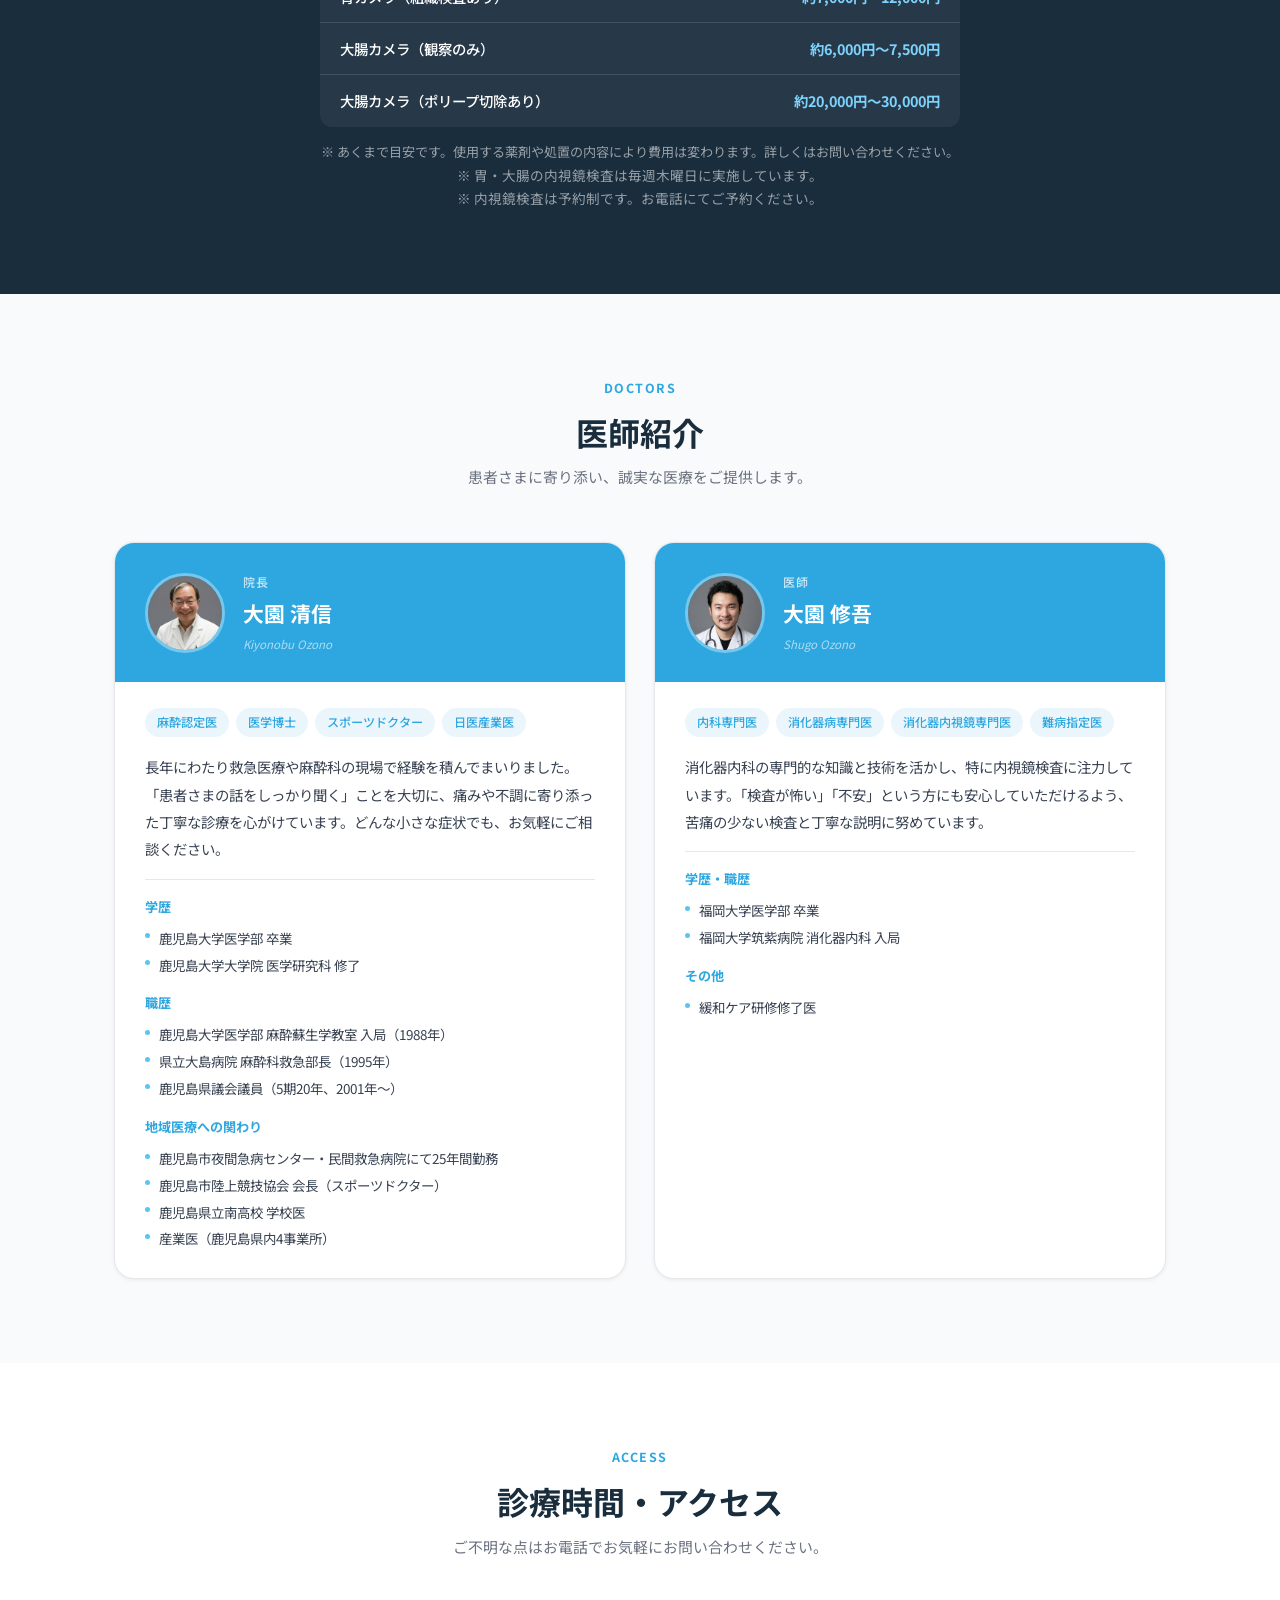
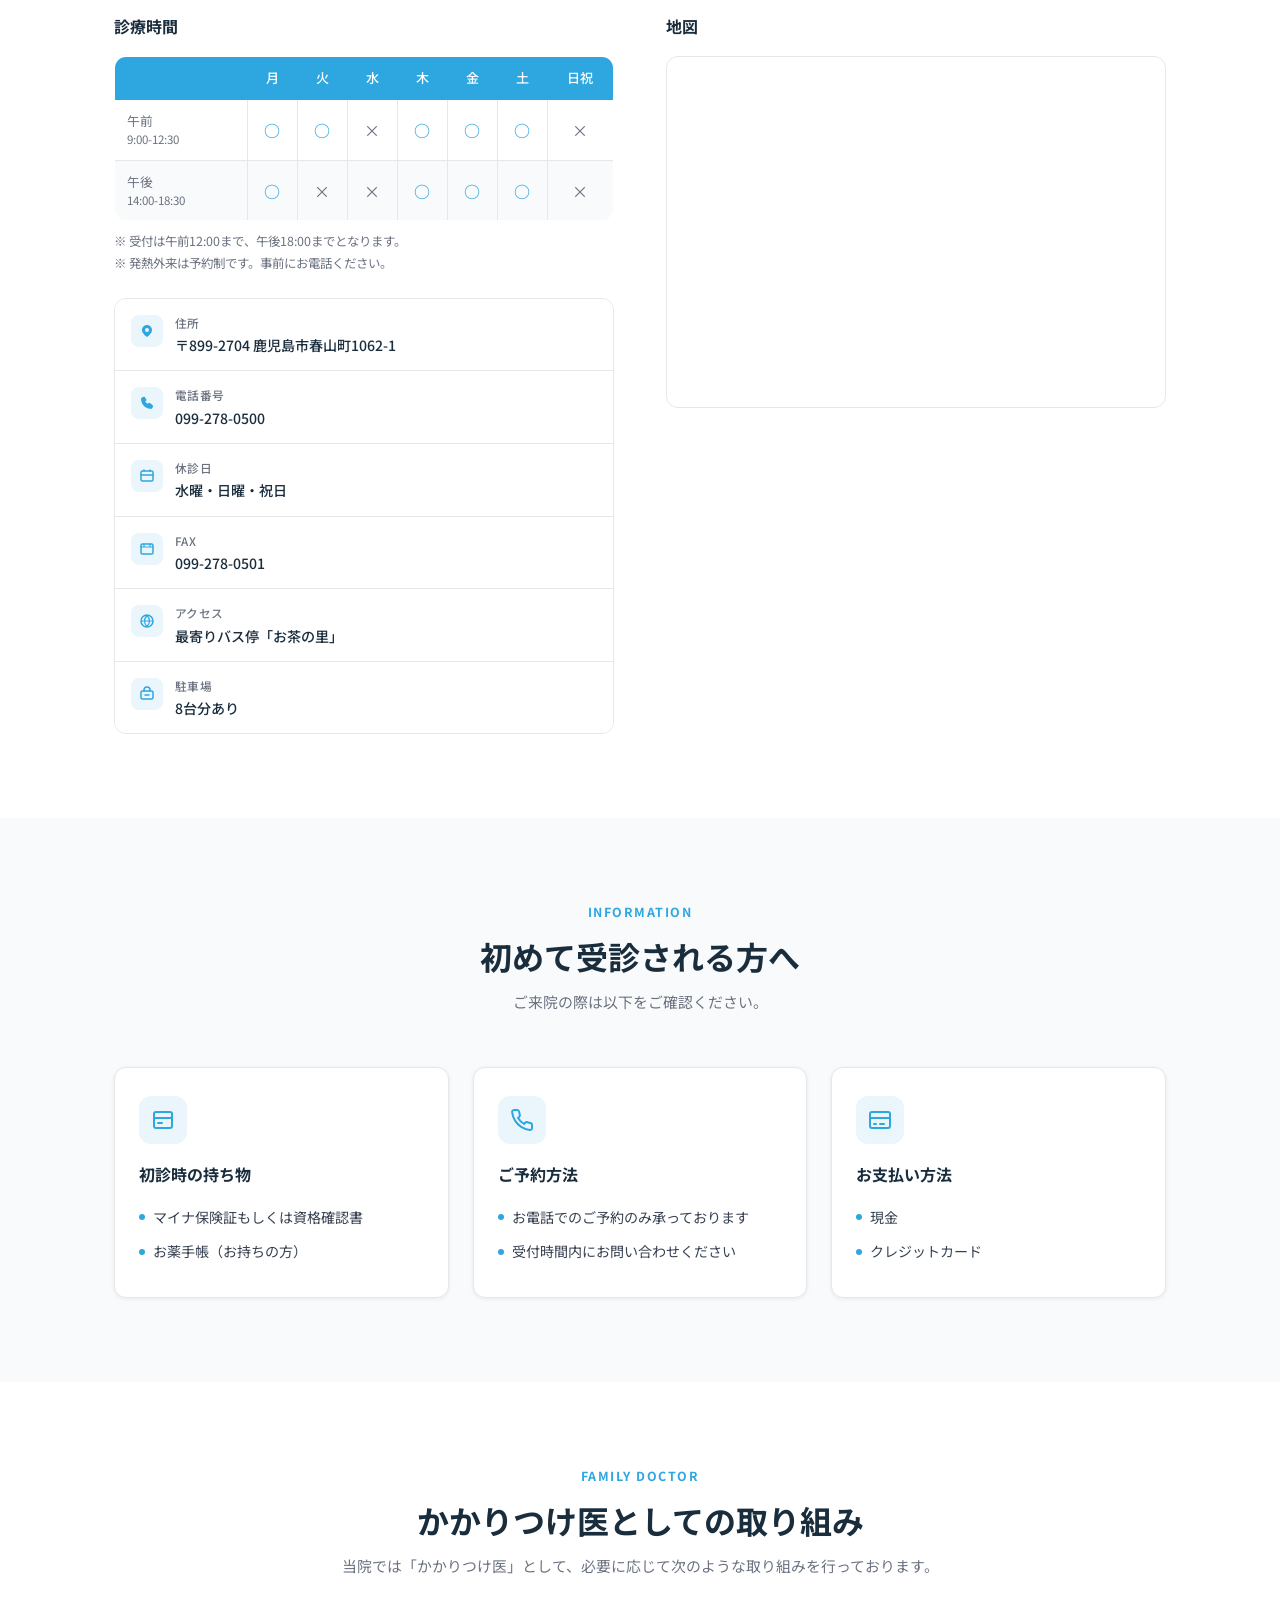
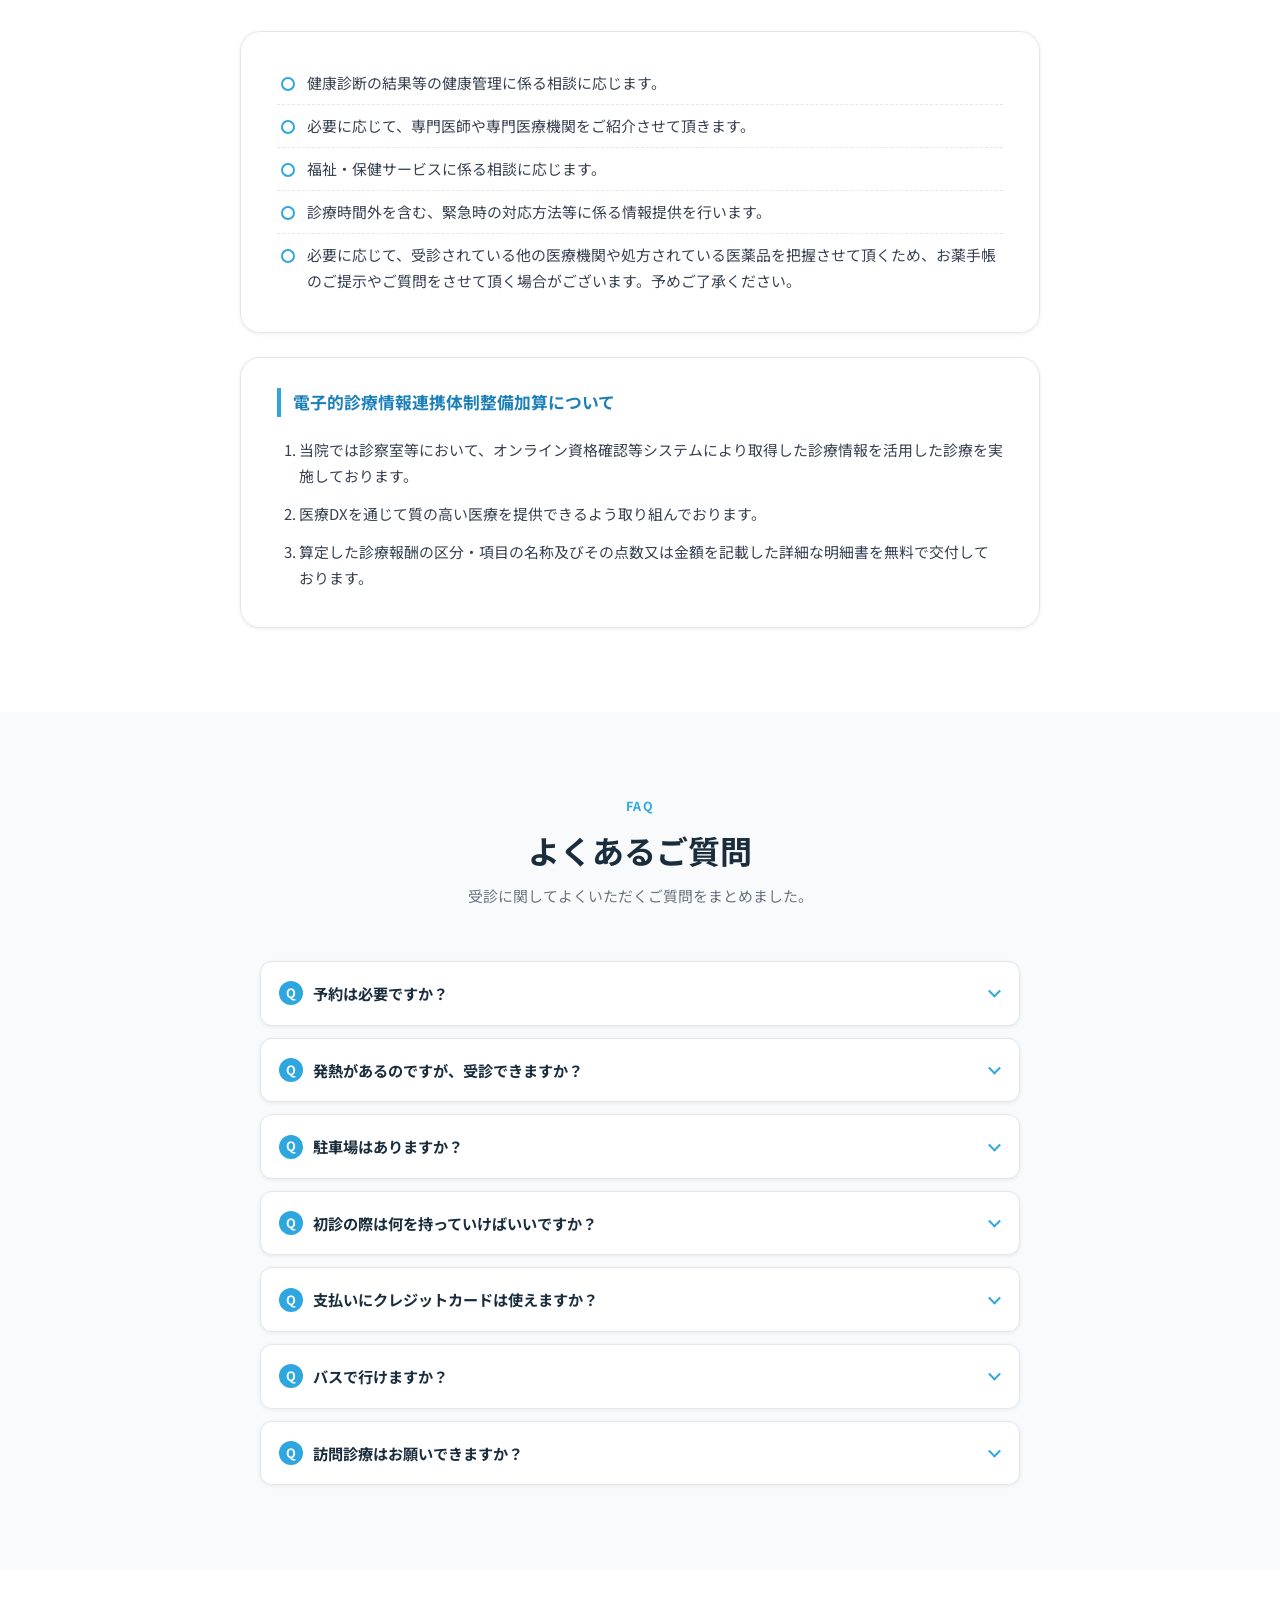
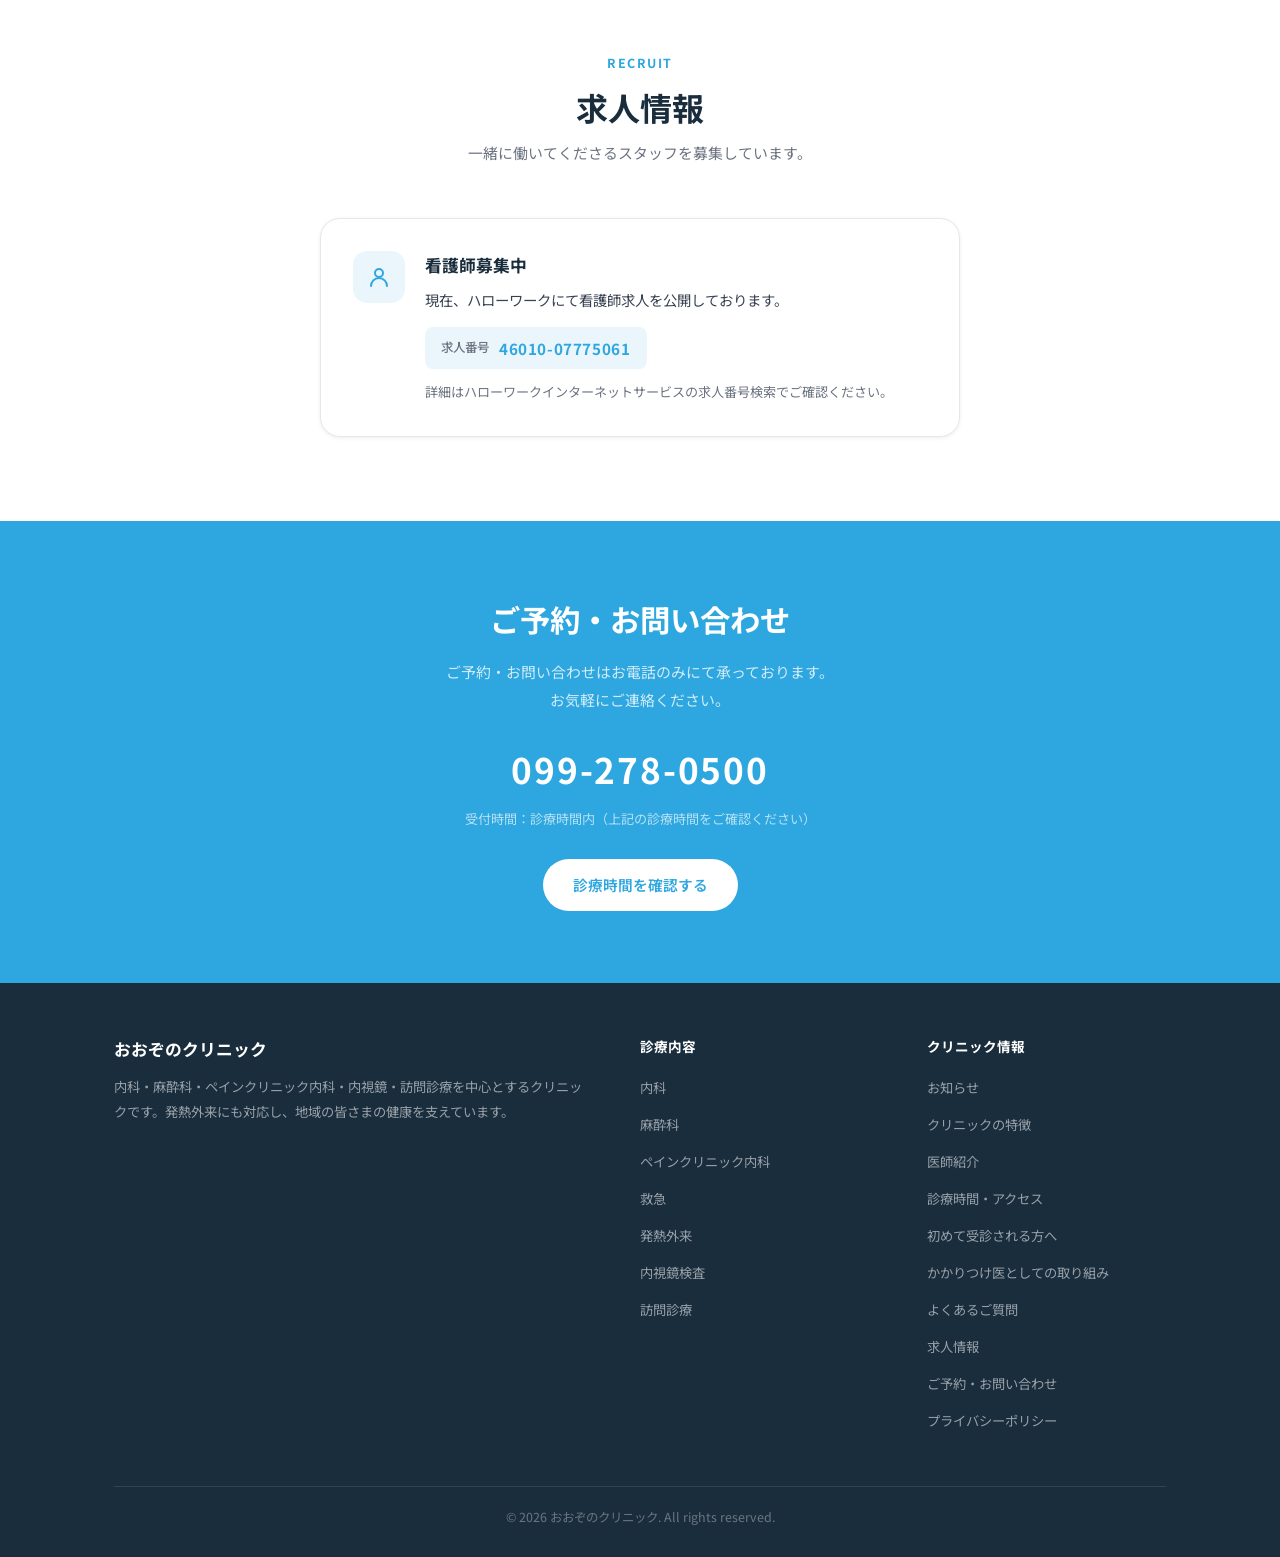
==== commit 288c79aa: "Merge pull request #10 from DaisakuT/claude/update-clinic-website-PNOEu かかりつけ医の取り組み・電子的診療情報連携体制整備加算・" ====
--- a/index.html
+++ b/index.html
@@ -158,7 +158,7 @@
           </svg>
         </div>
         <h3 class="feature-title">訪問診療に対応</h3>
-        <p class="feature-desc">通院が難しい患者さまのご自宅へお伺いする訪問診療を行っています（毎週火曜日午後）。住み慣れたご自宅で安心して療養いただけます。</p>
+        <p class="feature-desc">通院が難しい患者さまのご自宅へお伺いする訪問診療を行っています。住み慣れたご自宅で安心して療養いただけます。</p>
       </div>
 
       <div class="feature-card">
@@ -590,7 +590,7 @@
             </tr>
           </tbody>
         </table>
-        <p class="hours-note">※ 受付は午前12:00まで、午後18:00までとなります。<br>※ 火曜日の午後は訪問診療のため、外来診療はお休みです。<br>※ 発熱外来は予約制です。事前にお電話ください。</p>
+        <p class="hours-note">※ 受付は午前12:00まで、午後18:00までとなります。<br>※ 発熱外来は予約制です。事前にお電話ください。</p>
 
         <div class="access-items">
           <div class="access-item">
@@ -801,7 +801,7 @@
 
       <details class="faq-item">
         <summary class="faq-q">訪問診療はお願いできますか？</summary>
-        <div class="faq-a">毎週火曜日の午後に訪問診療を行っています。通院が難しい方は、お電話（099-278-0500）にてお気軽にご相談ください。なお、火曜日の午後は訪問診療のため外来診療はお休みです。</div>
+        <div class="faq-a">訪問診療を行っています。通院が難しい方は、お電話（099-278-0500）にてお気軽にご相談ください。</div>
       </details>
 
     </div>
